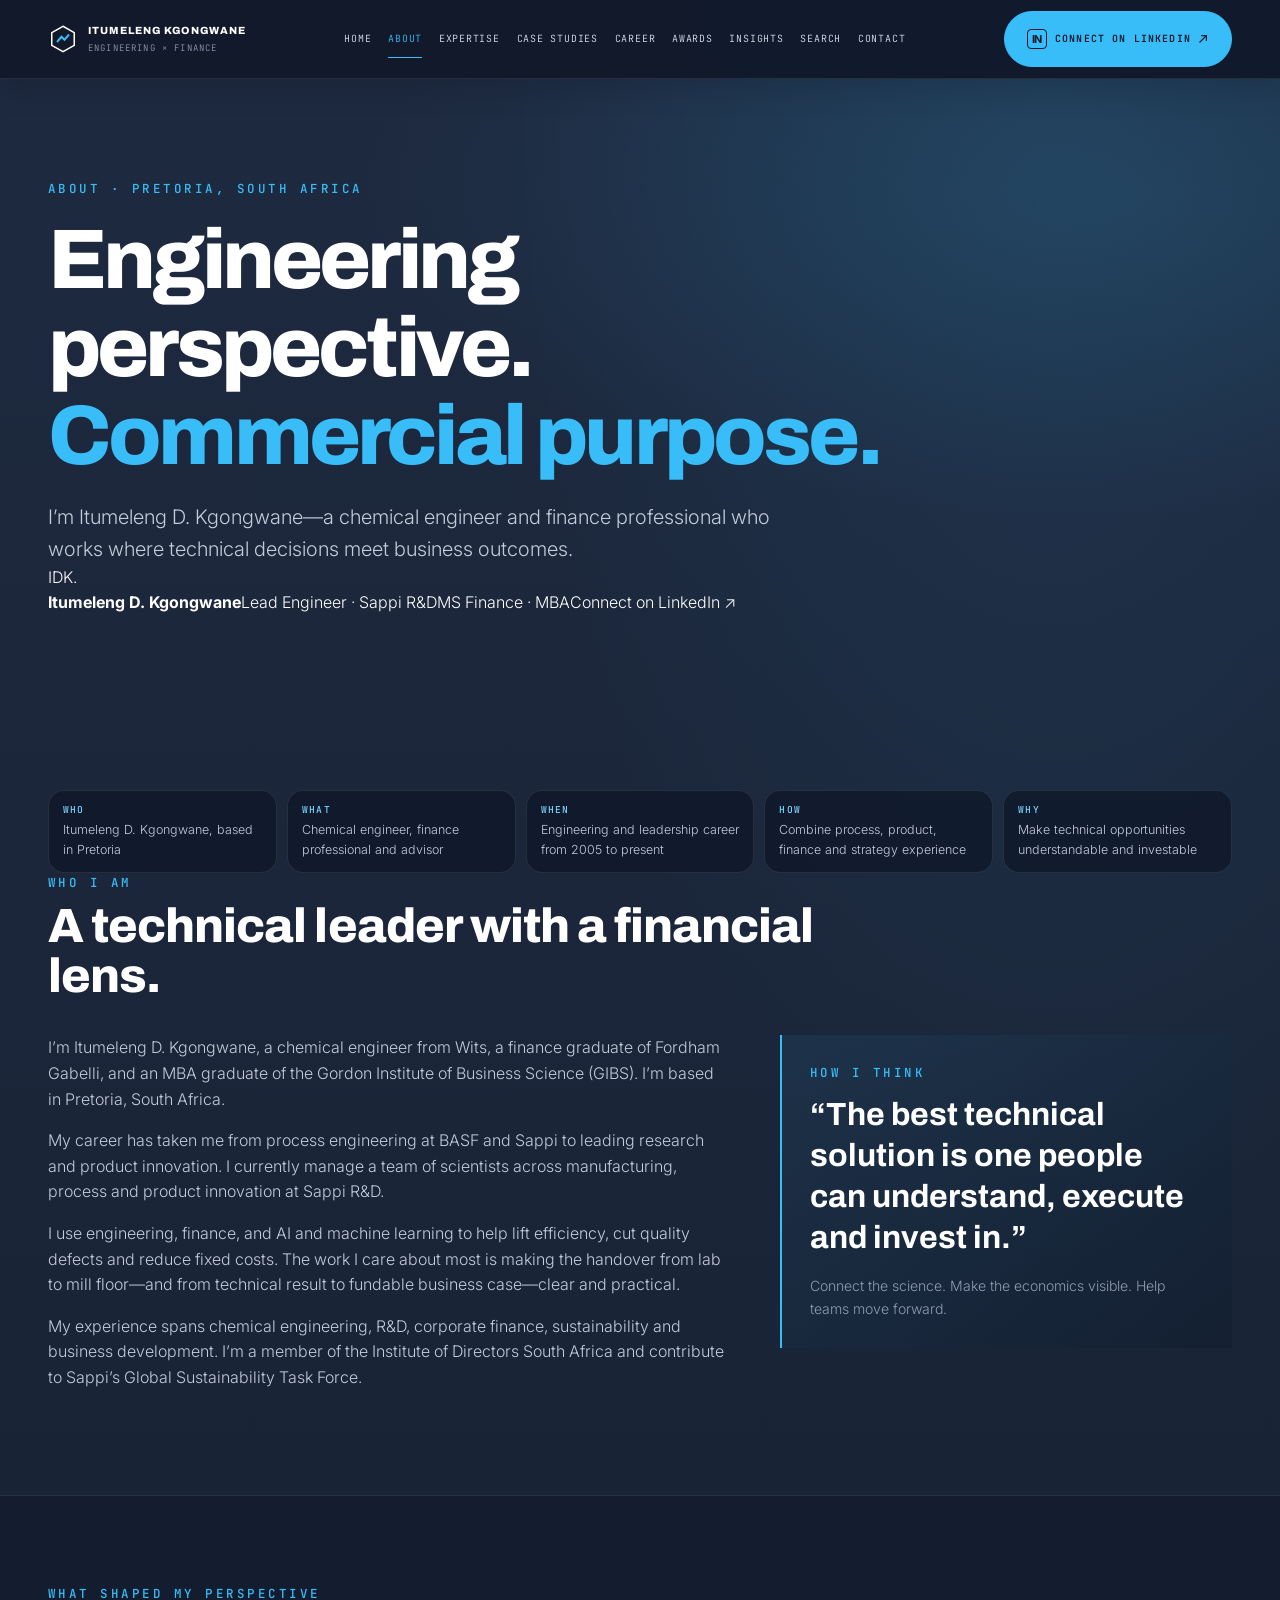
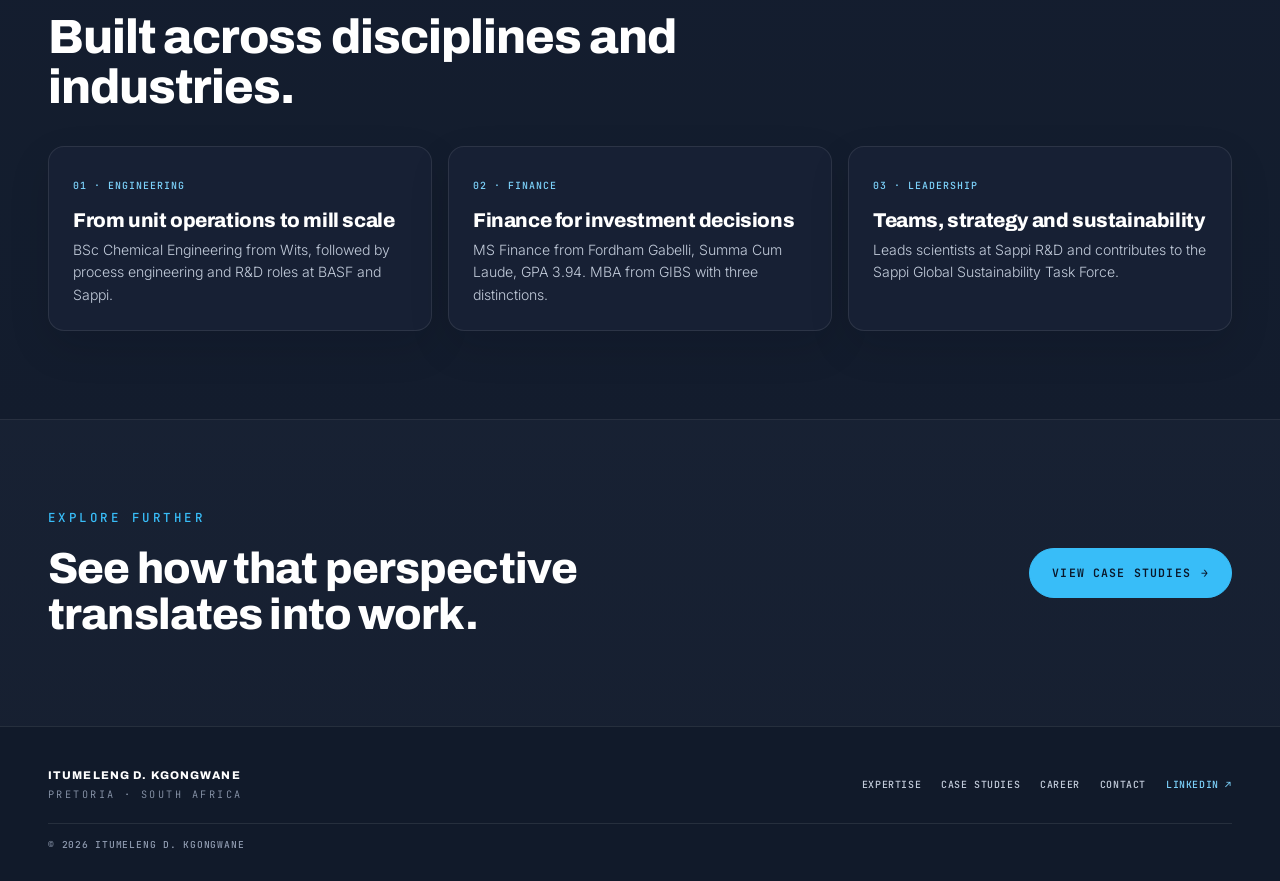
==== about.html @ fa2b734b "index.html" ====
<!doctype html>
<html lang="en">
<head>
<meta charset="utf-8"><meta name="viewport" content="width=device-width,initial-scale=1">
<meta name="description" content="Learn about Itumeleng D. Kgongwane, his chemical engineering and finance background, and how he approaches turning technical work into business value.">
<title>About Itumeleng | Itumeleng Kgongwane</title>
<link rel="preconnect" href="https://fonts.googleapis.com"><link rel="preconnect" href="https://fonts.gstatic.com" crossorigin>
<link href="https://fonts.googleapis.com/css2?family=Archivo:wght@600;700;800;900&family=Inter:wght@300;400;500;600&family=JetBrains+Mono:wght@400;500;600&display=swap" rel="stylesheet"><link rel="stylesheet" href="style.css">
</head>
<body><a class="skip-link" href="#main">Skip to content</a>
<header class="nav"><div class="wrap"><a class="brand" href="index.html"><svg class="logo" viewBox="0 0 40 40" fill="none" aria-hidden="true"><path d="M20 3L35 11.5V28.5L20 37L5 28.5V11.5Z" stroke="#fff" stroke-width="2"/><path d="M12 24L18 17L22 21L28 14" stroke="#38bdf8" stroke-width="2.6"/></svg><span><b>ITUMELENG KGONGWANE</b><small>Engineering × Finance</small></span></a><button class="menu-btn" type="button" aria-label="Open menu" aria-expanded="false" aria-controls="main-navigation">Menu</button><nav class="links" id="main-navigation" aria-label="Main navigation"><a href="index.html">Home</a><a class="active" aria-current="page" href="about.html">About</a><a href="expertise.html">Expertise</a><a href="work.html">Case studies</a><a href="career.html">Career</a><a href="awards.html">Awards</a><a href="insights.html">Insights</a><a href="search.html">Search</a><a href="contact.html">Contact</a></nav><a class="btn primary nav-cta" href="https://www.linkedin.com/in/itumelengidk/" target="_blank" rel="noopener noreferrer" aria-label="Connect with Itumeleng on LinkedIn"><span class="linkedin-mark" aria-hidden="true">in</span><span class="nav-cta-label">Connect on LinkedIn</span><span class="nav-cta-arrow" aria-hidden="true">↗</span></a></div></header>
<main id="main" class="subpage">
  <section class="page-hero"><div class="wrap page-hero-grid"><div><div class="eyebrow">About · Pretoria, South Africa</div><h1>Engineering perspective.<br><span class="cy">Commercial purpose.</span></h1><p class="lead">I’m Itumeleng D. Kgongwane—a chemical engineer and finance professional who works where technical decisions meet business outcomes.</p></div><aside class="page-identity"><div class="identity-monogram">IDK<span>.</span></div><b>Itumeleng D. Kgongwane</b><span>Lead Engineer · Sappi R&amp;D</span><span>MS Finance · MBA</span><a href="https://www.linkedin.com/in/itumelengidk/" target="_blank" rel="noopener noreferrer">Connect on LinkedIn ↗</a></aside></div></section>
  <section class="page-section"><div class="wrap">
    <div class="page-facts"><span><b>Who</b> Itumeleng D. Kgongwane, based in Pretoria</span><span><b>What</b> Chemical engineer, finance professional and advisor</span><span><b>When</b> Engineering and leadership career from 2005 to present</span><span><b>How</b> Combine process, product, finance and strategy experience</span><span><b>Why</b> Make technical opportunities understandable and investable</span></div>
    <div class="content-heading"><div class="eyebrow">Who I am</div><h2>A technical leader with a financial lens.</h2></div>
    <div class="story-grid"><div class="story-copy"><p>I’m Itumeleng D. Kgongwane, a chemical engineer from Wits, a finance graduate of Fordham Gabelli, and an MBA graduate of the Gordon Institute of Business Science (GIBS). I’m based in Pretoria, South Africa.</p><p>My career has taken me from process engineering at BASF and Sappi to leading research and product innovation. I currently manage a team of scientists across manufacturing, process and product innovation at Sappi R&amp;D.</p><p>I use engineering, finance, and AI and machine learning to help lift efficiency, cut quality defects and reduce fixed costs. The work I care about most is making the handover from lab to mill floor—and from technical result to fundable business case—clear and practical.</p><p>My experience spans chemical engineering, R&amp;D, corporate finance, sustainability and business development. I’m a member of the Institute of Directors South Africa and contribute to Sappi’s Global Sustainability Task Force.</p></div><aside class="principle-card"><div class="eyebrow">How I think</div><blockquote>“The best technical solution is one people can understand, execute and invest in.”</blockquote><p>Connect the science. Make the economics visible. Help teams move forward.</p></aside></div>
  </div></section>
  <section class="page-section page-section-alt"><div class="wrap"><div class="content-heading"><div class="eyebrow">What shaped my perspective</div><h2>Built across disciplines and industries.</h2></div><div class="credential-grid"><article><span>01 · Engineering</span><h3>From unit operations to mill scale</h3><p>BSc Chemical Engineering from Wits, followed by process engineering and R&amp;D roles at BASF and Sappi.</p></article><article><span>02 · Finance</span><h3>Finance for investment decisions</h3><p>MS Finance from Fordham Gabelli, Summa Cum Laude, GPA 3.94. MBA from GIBS with three distinctions.</p></article><article><span>03 · Leadership</span><h3>Teams, strategy and sustainability</h3><p>Leads scientists at Sappi R&amp;D and contributes to the Sappi Global Sustainability Task Force.</p></article></div></div></section>
  <section class="page-section"><div class="wrap page-next"><div><div class="eyebrow">Explore further</div><h2>See how that perspective translates into work.</h2></div><a class="btn primary" href="work.html">View case studies <span aria-hidden="true">→</span></a></div></section>
</main>
<footer><div class="wrap footer-inner"><a class="brand" href="index.html"><span><b>ITUMELENG D. KGONGWANE</b><small>Pretoria · South Africa</small></span></a><nav aria-label="Footer navigation"><a href="expertise.html">Expertise</a><a href="work.html">Case studies</a><a href="career.html">Career</a><a href="contact.html">Contact</a><a href="https://www.linkedin.com/in/itumelengidk/" target="_blank" rel="noopener noreferrer">LinkedIn ↗</a></nav><span class="copyright">© 2026 Itumeleng D. Kgongwane</span></div></footer><script src="script.js"></script>
</body></html>
---- style.css ----
:root{
  --bg:#1a2438;--bg2:#151e30;--card:#172034;--card2:#1c2740;
  --line:rgba(255,255,255,.09);--line2:rgba(255,255,255,.16);
  --text:#ffffff;--body:#c3ccdb;--muted:#8f9bb0;
  --cy:#38bdf8;--cy2:#7dd3fc;--cyd:#0b4f6c;
  --max:1660px;
  --mono:'JetBrains Mono',ui-monospace,Menlo,Consolas,monospace;
  --head:'Archivo','Inter',system-ui,sans-serif;
}
*{box-sizing:border-box;margin:0;padding:0}
html{scroll-behavior:smooth}
body{
  font-family:'Inter',system-ui,-apple-system,Segoe UI,Roboto,sans-serif;font-weight:300;
  background:linear-gradient(180deg,#1e2a40 0%,#161f30 100%);
  background-attachment:fixed;
  color:var(--text);line-height:1.6;-webkit-font-smoothing:antialiased;
}
h1,h2,h3,h4{font-family:var(--head);font-weight:800;line-height:1.05;letter-spacing:-.02em}
a{color:inherit;text-decoration:none}
img{max-width:100%;display:block}
.wrap{max-width:var(--max);margin:0 auto;padding:0 40px}
section{padding:96px 0}
.eyebrow,.kicker{font-family:var(--mono);font-size:.78rem;letter-spacing:.28em;text-transform:uppercase;color:var(--cy);margin-bottom:18px;font-weight:500}
.lead{color:var(--body);font-size:1.25rem;line-height:1.6;max-width:700px}

/* NAV */
header.nav{position:sticky;top:0;z-index:50;background:rgba(24,34,53,.82);backdrop-filter:blur(12px);border-bottom:1px solid var(--line)}
.nav .wrap{display:flex;align-items:center;justify-content:space-between;height:90px;gap:20px}
.brand{display:flex;align-items:center;gap:14px}
.brand .logo{width:34px;height:34px;flex:none}
.brand b{display:block;font-family:var(--head);font-weight:800;font-size:1.15rem;letter-spacing:.2em}
.brand small{display:block;font-family:var(--mono);font-size:.64rem;letter-spacing:.24em;text-transform:uppercase;color:var(--muted);margin-top:2px}
nav.links{display:flex;gap:44px;font-family:var(--mono);font-size:.78rem;letter-spacing:.22em;text-transform:uppercase;color:#dbe3f0}
nav.links a{padding:6px 0;border-bottom:1px solid transparent;transition:.2s}
nav.links a:hover,nav.links a.active{color:var(--cy);border-color:var(--cy)}
.menu-btn{display:none;background:none;border:1px solid var(--line2);color:var(--text);padding:8px 14px;border-radius:999px;font-family:var(--mono);font-size:.75rem;letter-spacing:.15em;text-transform:uppercase;cursor:pointer}

/* BUTTONS */
.btn{display:inline-flex;align-items:center;gap:10px;padding:19px 34px;border-radius:999px;font-family:var(--mono);font-weight:600;font-size:.82rem;letter-spacing:.2em;text-transform:uppercase;border:1px solid var(--cy);transition:.2s;cursor:pointer}
.btn.primary{background:var(--cy);color:#0a1628}
.btn.primary:hover{background:var(--cy2);border-color:var(--cy2)}
.btn.ghost{border-color:var(--line2);color:#fff;background:rgba(255,255,255,.02)}
.btn.ghost:hover{border-color:var(--cy);color:var(--cy)}
.nav-cta{padding:15px 26px;font-size:.74rem}
.btn-row{display:flex;gap:16px;flex-wrap:wrap;margin-top:40px}
.hero-social{display:inline-flex;align-items:center;gap:10px;margin-top:28px;color:var(--body);font-size:.92rem;transition:color .2s}
.hero-social:hover{color:var(--cy)}
.hero-social svg,.contact-action svg,footer .icons svg{width:19px;height:19px;fill:none;stroke:currentColor;stroke-width:1.7;stroke-linecap:round;stroke-linejoin:round;flex:none}
.hero-social b{color:var(--cy);font-size:1.1rem}

/* HERO */
.hero{position:relative;padding:52px 0 56px;overflow:hidden}
.hero::before{
  content:"";position:absolute;top:0;left:30%;width:960px;height:700px;
  background:none;background-size:92px 159px;opacity:1;pointer-events:none;
  -webkit-mask-image:radial-gradient(ellipse 50% 50% at 48% 38%,#000 0,transparent 75%);
  mask-image:radial-gradient(ellipse 50% 50% at 48% 38%,#000 0,transparent 75%);
}
.hero .wrap{position:relative}
.kicker{display:flex;align-items:center;gap:14px;margin-bottom:24px}
.kicker .dot{width:9px;height:9px;border-radius:50%;background:var(--cy);box-shadow:0 0 12px var(--cy)}
.kicker b{color:var(--cy);font-weight:500}
.hero-slide{display:grid;grid-template-columns:1.05fr .95fr;gap:clamp(34px,6vw,88px);align-items:center;min-height:450px}
.hero-slide[hidden]{display:none}
.hero h1{font-size:clamp(3.2rem,6.4vw,7rem);line-height:1.04;letter-spacing:-.035em;font-weight:800}
.hero-slide h2{font-size:clamp(2.8rem,5.6vw,5.4rem);line-height:1.04}
.hero h1 .cy,.hero-slide h2 .cy{color:var(--cy)}
.hero .lead{margin-top:24px;color:#d5dcea;font-size:1.18rem;max-width:620px}
.hero-visual{min-width:0;max-width:540px;width:100%;justify-self:end}
.hero-photo{width:min(100%,440px);aspect-ratio:16/10;margin-left:auto}
.hero-caption{margin-top:12px;color:var(--muted);font-family:var(--mono);font-size:.7rem;letter-spacing:.08em;text-transform:uppercase}
.hero-visual .hero-social{margin-top:14px}
.hero-controls{display:flex;gap:8px;margin-top:28px;border-top:1px solid var(--line);padding-top:16px}
.hero-tab{padding:10px 18px;border:1px solid transparent;background:transparent;color:var(--muted);font-family:var(--mono);font-size:.74rem;letter-spacing:.12em;text-transform:uppercase;cursor:pointer;transition:.2s}
.hero-tab:hover,.hero-tab[aria-selected="true"]{border-color:var(--line2);color:var(--text)}
.hero-tab[aria-selected="true"]{background:rgba(56,189,248,.1);border-color:rgba(56,189,248,.35);color:var(--cy2)}
.hero-tab:focus-visible{outline:2px solid var(--cy);outline-offset:3px}
.result-feature,.result-pair>div{padding:22px 0;border-bottom:1px solid var(--line2)}
.result-feature span,.result-pair span{display:block;color:var(--muted);font-family:var(--mono);font-size:.72rem;letter-spacing:.1em;text-transform:uppercase}
.result-feature b{display:block;margin-top:8px;font-family:var(--head);font-size:clamp(4.5rem,9vw,7.5rem);line-height:1;color:var(--cy)}
.result-pair{display:grid;grid-template-columns:1fr 1fr;gap:24px}
.result-pair b{display:block;margin-top:8px;font-family:var(--head);font-size:clamp(2rem,4vw,3rem)}
.advisory-visual h3{margin-bottom:18px;font-size:1.2rem;color:var(--muted)}
.advisory-visual a{display:flex;align-items:center;gap:18px;padding:18px 0;border-top:1px solid var(--line2);font-size:1rem}
.advisory-visual a:hover{color:var(--cy)}
.advisory-visual a span{font-family:var(--mono);font-size:.76rem;color:var(--cy)}

/* MARQUEE */
/* PROFILE */
.profile-grid{display:grid;grid-template-columns:1fr;gap:70px;align-items:start}
.profile-grid h2,.section-head h2{font-size:clamp(2.2rem,4.6vw,3.8rem);margin-bottom:22px}
.profile-grid p{color:var(--body);font-size:1.12rem}
.awards{display:grid;gap:16px}
.award{background:var(--card);border:1px solid var(--line);border-radius:18px;padding:22px 26px;display:grid;grid-template-columns:80px 1fr;column-gap:18px;align-items:center}
.award .yr{font-family:var(--head);font-weight:800;font-size:1.5rem;color:var(--cy);grid-row:span 2}
.award h4{font-family:'Inter',sans-serif;font-weight:600;font-size:1rem;letter-spacing:0}
.award p{font-size:.88rem;color:var(--muted)}
.badges{margin-top:28px;display:flex;gap:10px;flex-wrap:wrap}
.badge{font-family:var(--mono);font-size:.72rem;letter-spacing:.1em;text-transform:uppercase;border:1px solid var(--line2);padding:9px 16px;border-radius:999px;color:var(--body)}
.career-link{display:inline-block;margin-top:20px;color:var(--cy2);font-size:.94rem}
.career-link:hover{text-decoration:underline}
.career-details{border-top:1px solid var(--line);padding-top:18px}
.career-details summary{display:flex;justify-content:space-between;align-items:center;gap:16px;cursor:pointer;list-style:none;font-family:var(--head);font-weight:700;font-size:1.05rem}
.career-details summary::-webkit-details-marker{display:none}
.career-details summary::after{content:"+";font-size:1.4rem;color:var(--cy)}
.career-details[open] summary::after{content:"−"}
.career-details summary span{margin-left:auto;color:var(--muted);font:500 .72rem var(--mono);letter-spacing:.05em;text-transform:uppercase}
.career-details .section-head{margin:28px 0}
.proof-gallery{display:grid;grid-template-columns:1fr 1fr;gap:18px;margin-top:50px}
.photo-slot{min-width:0}
.photo-placeholder{aspect-ratio:16/9;display:grid;place-items:center;position:relative;overflow:hidden;border:1px dashed rgba(125,211,252,.42);background:linear-gradient(145deg,rgba(56,189,248,.09),rgba(17,29,47,.9)),none;background-size:auto,54px 94px;color:var(--cy2)}
.photo-placeholder span{padding:9px 13px;border:1px solid var(--line2);background:rgba(10,18,32,.7);font-family:var(--mono);font-size:.68rem;letter-spacing:.12em;text-align:center;text-transform:uppercase}
.photo-slot figcaption{margin-top:10px;color:var(--muted);font-family:var(--mono);font-size:.68rem;letter-spacing:.09em;text-transform:uppercase}

/* TIMELINE */
.section-head{display:flex;justify-content:space-between;align-items:flex-end;gap:24px;flex-wrap:wrap;margin-bottom:42px}
.section-head h2{max-width:720px;margin-bottom:0}
.filters{display:flex;gap:10px;flex-wrap:wrap}
.chip{background:transparent;color:var(--body);border:1px solid var(--line2);padding:12px 20px;border-radius:999px;font-family:var(--mono);font-size:.72rem;letter-spacing:.15em;text-transform:uppercase;cursor:pointer;transition:.2s}
.chip:hover{color:#fff;border-color:var(--cy)}
.chip.on{background:var(--cy);border-color:var(--cy);color:#0a1628;font-weight:600}
.timeline{position:relative;display:grid;gap:20px;padding-left:34px}
.timeline::before{content:"";position:absolute;left:6px;top:8px;bottom:8px;width:1px;background:linear-gradient(var(--cy),rgba(56,189,248,.1))}
.tl{position:relative;background:var(--card);border:1px solid var(--line);border-radius:20px;padding:30px 32px}
.tl::before{content:"";position:absolute;left:-34px;top:36px;width:13px;height:13px;border-radius:50%;background:var(--bg);border:2px solid var(--cy);box-shadow:0 0 12px rgba(56,189,248,.6)}
.tl.fin::before{background:var(--cy)}
.tl .meta{font-family:var(--mono);font-size:.74rem;letter-spacing:.2em;text-transform:uppercase;color:var(--cy)}
.tl h3{font-size:1.7rem;margin:10px 0 4px;letter-spacing:-.01em}
.tl .org{color:var(--muted);font-size:.95rem;margin-bottom:12px}
.tl p,.tl li{color:var(--body);font-size:1rem}
.tl ul{margin:10px 0 0 18px}
.tags{display:flex;gap:8px;flex-wrap:wrap;margin-top:18px}
.tag{font-family:var(--mono);font-size:.72rem;letter-spacing:.06em;background:rgba(56,189,248,.08);color:var(--cy2);border:1px solid rgba(56,189,248,.28);padding:7px 14px;border-radius:999px}
.tl.hide{display:none}

/* CASES */
.case-controls{display:flex;justify-content:space-between;align-items:center;margin-bottom:16px;color:var(--muted);font-family:var(--mono);font-size:.74rem;letter-spacing:.14em;text-transform:uppercase}
.case-disclaimer{margin-top:12px;color:var(--muted);font-size:.82rem;max-width:720px}
.case-controls span{color:var(--cy)}
.case-control-buttons{display:flex;gap:8px}
.case-arrow{width:46px;height:46px;display:grid;place-items:center;border:1px solid var(--line2);background:var(--card);color:var(--text);font-size:1.2rem;cursor:pointer;transition:.2s}
.case-arrow:hover:not(:disabled){border-color:var(--cy);color:var(--cy)}
.case-arrow:disabled{opacity:.35;cursor:not-allowed}
.case-viewport{overflow-x:auto;scrollbar-width:none;scroll-snap-type:x mandatory;overscroll-behavior-x:contain;outline:none}
.case-viewport::-webkit-scrollbar{display:none}
.case-viewport:focus-visible{outline:2px solid var(--cy);outline-offset:4px}
.cases{display:flex;gap:24px}
.case{flex:0 0 calc((100% - 24px)/2);min-width:0;scroll-snap-align:start;background:linear-gradient(180deg,rgba(28,39,64,.8),rgba(20,29,48,.9));border:1px solid var(--line);border-radius:22px;padding:36px;display:flex;flex-direction:column;transition:border-color .25s}
.case:hover{border-color:rgba(56,189,248,.45);transform:translateY(-3px)}
.case-pagination{display:flex;justify-content:center;gap:10px;margin-top:22px}
.case-dot{width:9px;height:9px;border:0;border-radius:50%;background:var(--line2);cursor:pointer;transition:background .2s,transform .2s}
.case-dot[aria-current="true"]{background:var(--cy);transform:scale(1.25)}
.case-dot:focus-visible{outline:2px solid var(--cy);outline-offset:4px}
.case .id{font-family:var(--mono);font-size:.74rem;letter-spacing:.22em;color:var(--cy);text-transform:uppercase}
.case h3{font-size:1.8rem;margin:12px 0 6px}
.case .sector{color:var(--muted);font-size:.92rem;margin-bottom:18px}
.case h5{font-family:var(--mono);font-weight:500;font-size:.72rem;letter-spacing:.22em;text-transform:uppercase;color:var(--cy2);margin:14px 0 6px}
.case p{color:var(--body);font-size:1rem}
.kpis{display:flex;gap:34px;padding-top:24px;border-top:1px solid var(--line);margin-top:26px}
.kpi b{display:block;font-family:var(--head);font-weight:800;font-size:2.2rem;letter-spacing:-.02em;color:#fff}
.kpi span{font-family:var(--mono);font-size:.7rem;letter-spacing:.14em;text-transform:uppercase;color:var(--cy)}

/* CTA band */
.band{background:radial-gradient(600px 240px at 80% 0,rgba(56,189,248,.16),transparent),var(--card);border:1px solid var(--line2);border-radius:28px;padding:72px 44px;text-align:center}
.band h2{font-size:clamp(2rem,4.4vw,3.4rem);max-width:820px;margin:0 auto}
.band p{color:var(--body);margin:20px auto 0;max-width:600px;font-size:1.1rem}
.band .eyebrow{display:block}

/* CONTACT */
.contact-grid{display:grid;grid-template-columns:1fr 1.05fr;gap:60px;align-items:start}
.contact-grid h1,.page-head h1{font-size:clamp(2.6rem,5.8vw,5.2rem);letter-spacing:-.035em}
.page-head h1 em{font-style:normal;color:var(--cy)}
.person{margin-top:38px;background:var(--card);border:1px solid var(--line);border-radius:22px;padding:32px}
.person h3{font-size:1.7rem}
.person .cred{font-family:var(--mono);color:var(--muted);font-size:.76rem;letter-spacing:.12em;text-transform:uppercase;margin-top:6px}
.status{display:inline-flex;align-items:center;gap:10px;margin:18px 0;font-family:var(--mono);font-size:.74rem;letter-spacing:.16em;text-transform:uppercase;color:#6ee7b7}
.status::before{content:"";width:8px;height:8px;border-radius:50%;background:#6ee7b7;box-shadow:0 0 10px #6ee7b7}
.person ul{margin-left:18px;color:var(--body)}
.person ul li{margin:6px 0}
.person .loc{margin-top:20px;color:var(--muted);font-size:.95rem}
.person .loc a{color:var(--cy)}
form.book{background:linear-gradient(180deg,rgba(28,39,64,.85),rgba(20,29,48,.95));border:1px solid var(--line2);border-radius:24px;padding:38px}
form.book h3{font-size:1.9rem}
form.book .sub{font-family:var(--mono);color:var(--cy);font-size:.74rem;letter-spacing:.2em;text-transform:uppercase;margin:6px 0 24px}
.field{display:flex;flex-direction:column;margin-bottom:18px}
.row2{display:grid;grid-template-columns:1fr 1fr;gap:16px}
label{font-family:var(--mono);font-size:.7rem;letter-spacing:.18em;text-transform:uppercase;color:var(--muted);margin-bottom:8px}
input,select,textarea{background:rgba(10,18,32,.55);border:1px solid var(--line2);color:#fff;padding:14px 16px;border-radius:12px;font-family:'Inter',sans-serif;font-weight:400;font-size:.98rem}
input:focus,select:focus,textarea:focus{outline:none;border-color:var(--cy);box-shadow:0 0 0 3px rgba(56,189,248,.15)}
textarea{min-height:120px;resize:vertical}
.note{font-size:.8rem;color:var(--muted);margin-top:14px}

/* MARKET */
.page-head{padding:90px 0 44px}
.posts{display:grid;grid-template-columns:repeat(auto-fill,minmax(320px,1fr));gap:22px;margin-top:34px}
.post{background:var(--card);border:1px solid var(--line);border-radius:20px;padding:28px}
.post .cat{font-family:var(--mono);font-size:.72rem;letter-spacing:.2em;text-transform:uppercase;color:var(--cy)}
.post h3{font-size:1.4rem;margin:10px 0}
.post p{color:var(--body);font-size:.98rem}
.post .date{margin-top:16px;font-family:var(--mono);font-size:.72rem;letter-spacing:.12em;color:var(--muted)}
.empty{margin-top:34px;padding:44px;border:1px dashed var(--line2);border-radius:20px;color:var(--muted);text-align:center;font-family:var(--mono);font-size:.82rem;letter-spacing:.14em;text-transform:uppercase}
.photo-cap{margin-top:36px;font-family:var(--mono);color:var(--muted);font-size:.74rem;letter-spacing:.22em;text-transform:uppercase}

/* FOOTER */
footer{border-top:1px solid var(--line);padding:70px 0 34px;margin-top:50px;background:rgba(10,18,32,.5)}
footer .top{text-align:center}
footer h2{font-size:clamp(2rem,4vw,3rem)}
footer p.t{color:var(--body);max-width:560px;margin:14px auto 0}
footer .icons{display:flex;justify-content:center;gap:30px;margin:28px 0 36px;flex-wrap:wrap}
footer .icons a{display:flex;align-items:center;gap:9px;font-family:var(--mono);font-size:.78rem;letter-spacing:.16em;text-transform:uppercase;color:var(--cy);border-bottom:1px solid transparent;padding:8px 0}
footer .icons a:hover{border-color:var(--cy)}
footer .icons svg{width:18px;height:18px}
footer .bottom{display:flex;justify-content:space-between;gap:16px;flex-wrap:wrap;border-top:1px solid var(--line);padding-top:24px;color:var(--muted);font-family:var(--mono);font-size:.74rem;letter-spacing:.12em;text-transform:uppercase}
footer .bottom nav{display:flex;gap:26px}
footer .bottom a:hover{color:var(--cy)}

@media(max-width:1100px){
  nav.links{gap:14px;font-size:.62rem;letter-spacing:.1em}
  .nav-cta{display:none}
}
@media(max-width:960px){
  .wrap{padding:0 22px}
  section{padding:64px 0}
  .hero-slide,.profile-grid,.contact-grid{grid-template-columns:1fr}
  .hero-slide{gap:30px;min-height:0}
  .hero-visual{justify-self:start;max-width:620px}
  .proof-gallery{grid-template-columns:1fr 1fr}
  .case{flex-basis:100%}
  .hero::before{left:0;width:100%}
  .row2{grid-template-columns:1fr}
  .nav .wrap{height:76px}
  nav.links{display:none;position:absolute;top:76px;left:0;right:0;background:#18223a;flex-direction:column;padding:22px;border-bottom:1px solid var(--line);gap:12px}
  nav.links.open{display:flex}
  nav.links a{padding:9px 0}
  .menu-btn{display:block}
  .award{grid-template-columns:64px 1fr}
}

/* single-page additions */
section[id]{scroll-margin-top:90px}
.big-title{font-size:clamp(2.4rem,5.2vw,4.6rem);letter-spacing:-.035em;line-height:1.04}
.big-title em{font-style:normal;color:var(--cy)}
@media(max-width:960px){section[id]{scroll-margin-top:76px}}
@media(max-width:560px){
  .hero{padding:36px 0}
  .hero h1{font-size:clamp(2.75rem,12vw,4.2rem)}
  .hero-slide h2{font-size:clamp(2.5rem,11vw,3.8rem)}
  .hero-tab{padding:10px 12px;font-size:.67rem}
  .proof-gallery{grid-template-columns:1fr;gap:22px}
  .case{padding:26px 22px}
  .kpis{gap:20px;flex-wrap:wrap}
  .case-controls{font-size:.66rem}
  .career-details summary span{font-size:.6rem}
}

/* Shared content carousels */
.visually-hidden{position:absolute;width:1px;height:1px;padding:0;margin:-1px;overflow:hidden;clip:rect(0,0,0,0);white-space:nowrap;border:0}
.content-carousel{--slide-height:clamp(310px,38vw,510px);position:relative;touch-action:pan-y}
.carousel-stage{min-height:var(--slide-height)}
.carousel-slide{min-height:var(--slide-height);display:grid;grid-template-columns:1.05fr .95fr;gap:clamp(28px,6vw,88px);align-items:center;padding:12px}
.carousel-slide[hidden]{display:none}
.carousel-art{position:relative;min-width:0;min-height:var(--slide-height);aspect-ratio:16/10;overflow:hidden;display:flex;flex-direction:column;justify-content:space-between;padding:clamp(22px,4vw,48px);border:1px solid rgba(125,211,252,.35);border-radius:22px;background-color:#17243a;background-image:linear-gradient(115deg,rgba(8,19,37,.22),rgba(8,19,37,.88)),none,radial-gradient(ellipse at 75% 30%,rgba(56,189,248,.38),transparent 50%);background-size:auto,72px 124px,auto;color:#fff}
.carousel-art::after{content:"";position:absolute;inset:0;background:linear-gradient(0deg,rgba(8,17,32,.65),transparent 65%);pointer-events:none}
.carousel-art>*{position:relative;z-index:1}
.carousel-art .art-label,.carousel-art .art-mark{font:500 .72rem var(--mono);letter-spacing:.16em;text-transform:uppercase;color:var(--cy2)}
.carousel-art strong{font:800 clamp(2.2rem,6.8vw,5.7rem)/.98 var(--head);letter-spacing:-.05em;text-shadow:0 3px 24px rgba(4,13,28,.5)}
.art-award{background-image:linear-gradient(115deg,rgba(8,19,37,.12),rgba(8,19,37,.83)),none,radial-gradient(ellipse at 75% 30%,rgba(245,190,75,.38),transparent 55%)}
.art-packaging{background-image:linear-gradient(115deg,rgba(8,19,37,.12),rgba(8,19,37,.83)),none,linear-gradient(135deg,#0b4f6c,#1c4560 48%,#988047)}
.art-mfc{background-image:linear-gradient(115deg,rgba(8,19,37,.12),rgba(8,19,37,.83)),none,radial-gradient(ellipse at 75% 30%,rgba(80,190,166,.4),transparent 55%)}
.art-fordham{background-image:linear-gradient(115deg,rgba(8,19,37,.12),rgba(8,19,37,.83)),none,linear-gradient(135deg,#982d42,#183352 55%,#5f7994)}
.art-gibs{background-image:linear-gradient(115deg,rgba(8,19,37,.12),rgba(8,19,37,.83)),none,radial-gradient(ellipse at 75% 30%,rgba(155,113,209,.42),transparent 55%)}
.art-insights{background-image:linear-gradient(115deg,rgba(8,19,37,.12),rgba(8,19,37,.83)),none,linear-gradient(135deg,#0b4f6c,#15233b 65%,#256d83)}
.art-journal{background-image:linear-gradient(115deg,rgba(8,19,37,.12),rgba(8,19,37,.83)),none,radial-gradient(ellipse at 75% 30%,rgba(223,139,92,.38),transparent 55%)}
.carousel-copy{max-width:570px;padding:12px 0}
.carousel-copy .eyebrow{margin-bottom:14px}
.carousel-copy h3{font-size:clamp(1.7rem,3.2vw,3rem);margin-bottom:14px}
.carousel-copy p{color:var(--body);font-size:1.06rem;max-width:480px}
.carousel-cta{display:inline-flex;align-items:center;gap:10px;margin-top:24px;color:var(--cy2);font-family:var(--mono);font-size:.76rem;letter-spacing:.12em;text-transform:uppercase}
.carousel-cta:hover{color:#fff;text-decoration:underline;text-underline-offset:5px}
.carousel-toolbar{display:grid;grid-template-columns:auto 1fr auto;align-items:center;gap:18px;border-top:1px solid var(--line);padding:16px 10px 0}
.carousel-controls{display:flex;gap:8px}
.carousel-arrow{width:44px;height:44px;display:grid;place-items:center;border:1px solid var(--line2);border-radius:50%;background:var(--card);color:var(--text);font-size:1.1rem;cursor:pointer;transition:background .2s,border-color .2s,color .2s}
.carousel-arrow:hover{border-color:var(--cy);color:var(--cy)}
.carousel-pagination{display:flex;align-items:center;justify-content:center;gap:9px}
.carousel-dot{width:9px;height:9px;border:0;border-radius:99px;background:rgba(255,255,255,.3);cursor:pointer;transition:width .2s,background .2s}
.carousel-dot[aria-current="true"]{width:26px;background:var(--cy)}
.carousel-toggle{border:1px solid var(--line2);background:transparent;color:var(--body);padding:10px 14px;font:500 .68rem var(--mono);letter-spacing:.12em;text-transform:uppercase;cursor:pointer}
.carousel-toggle:hover{border-color:var(--cy);color:var(--cy2)}
.carousel-toggle:disabled{opacity:.55;cursor:not-allowed}
.carousel-hint{margin-top:12px;text-align:center;color:var(--muted);font:500 .64rem var(--mono);letter-spacing:.08em;text-transform:uppercase}
.carousel-slide:not([hidden]){animation:carousel-fade-in .35s ease-out}
@keyframes carousel-fade-in{from{opacity:.35}to{opacity:1}}
.trust-strip{border-top:1px solid var(--line);border-bottom:1px solid var(--line);background:rgba(10,18,32,.35)}
.trust-strip .wrap{min-height:76px;display:flex;align-items:center;justify-content:space-between;gap:16px;flex-wrap:wrap}
.trust-strip span{font:500 .7rem var(--mono);letter-spacing:.1em;text-transform:uppercase;color:var(--body)}
.proof-numbers{padding-top:48px;padding-bottom:48px;background:rgba(10,18,32,.3)}
.proof-number-grid{display:grid;grid-template-columns:repeat(4,1fr);gap:20px}
.proof-number-grid>div{border-left:1px solid var(--line2);padding:12px 18px}
.proof-number-grid strong{display:block;color:var(--cy);font:800 clamp(2.3rem,4vw,3.8rem)/1 var(--head)}
.proof-number-grid span{display:block;margin-top:10px;color:var(--muted);font:500 .68rem var(--mono);letter-spacing:.08em;text-transform:uppercase}
.compact-carousel{--slide-height:clamp(270px,32vw,420px)}
.compact-carousel .carousel-art{padding:28px}
.testimonial-carousel{--slide-height:260px}
.testimonial-carousel .carousel-slide{grid-template-columns:1fr}
.testimonial-placeholder{max-width:900px;margin:auto;padding:38px clamp(22px,5vw,64px);border-left:3px solid var(--cy);background:linear-gradient(110deg,rgba(56,189,248,.08),rgba(20,29,48,.75))}
.testimonial-placeholder blockquote{font:600 clamp(1.4rem,3vw,2.4rem)/1.3 var(--head);max-width:760px}
.testimonial-placeholder p{margin-top:18px;color:var(--muted);font:500 .72rem var(--mono);letter-spacing:.12em;text-transform:uppercase}
.mini-timeline{padding:72px 0;background:rgba(10,18,32,.25)}
.mini-timeline h2{max-width:820px;font-size:clamp(2rem,4vw,3.4rem)}
.mini-timeline ol{display:grid;grid-template-columns:repeat(3,1fr);gap:20px;margin-top:32px;list-style:none}
.mini-timeline li{padding:18px 20px;border-top:1px solid var(--cy)}
.mini-timeline li b,.mini-timeline li span{display:block}
.mini-timeline li b{font:500 .74rem var(--mono);letter-spacing:.1em;color:var(--cy2)}
.mini-timeline li span{margin-top:8px;color:var(--body);font-size:.94rem}
@media(max-width:760px){
  .carousel-slide{grid-template-columns:1fr;gap:20px;padding:0}
  .content-carousel{--slide-height:0px}
  .carousel-stage{min-height:0}
  .carousel-slide{min-height:0}
  .carousel-art{min-height:0;aspect-ratio:16/9;border-radius:14px;padding:20px}
  .carousel-art strong{font-size:clamp(2rem,12vw,4rem)}
  .carousel-copy{padding:4px 4px 18px}
  .carousel-toolbar{gap:10px;padding-left:0;padding-right:0}
  .carousel-toggle{padding:9px 10px}
  .carousel-arrow{width:40px;height:40px}
  .trust-strip .wrap{justify-content:flex-start;padding-top:16px;padding-bottom:16px}
  .trust-strip span{flex:1 1 42%;font-size:.62rem}
  .proof-number-grid{grid-template-columns:1fr 1fr;gap:10px}
  .proof-number-grid>div{padding:12px}
  .proof-number-grid span{font-size:.61rem}
  .mini-timeline ol{grid-template-columns:1fr;gap:0}
}
@media(prefers-reduced-motion:reduce){
  html{scroll-behavior:auto}
  .carousel-slide:not([hidden]){animation:none}
  .carousel-arrow,.carousel-dot,.carousel-toggle{transition:none}
}

/* Visitor-first introduction, navigation and site search */
:focus-visible{outline:2px solid var(--cy2);outline-offset:4px}
.nav .wrap{min-height:90px}
.nav .brand{min-width:max-content}
.brand b{font-size:.92rem;letter-spacing:.13em}
.nav .links{gap:clamp(10px,1.35vw,22px);font-size:.65rem;letter-spacing:.1em}
.hero{padding:clamp(48px,7vw,100px) 0 56px}
.hero-intro{display:grid;grid-template-columns:minmax(0,1.2fr) minmax(270px,.8fr);align-items:center;gap:clamp(36px,8vw,130px)}
.hero-intro .hero-copy{max-width:820px}
.hero-intro h1{max-width:850px}
.hero-intro .lead{max-width:690px}
.hero-intro .btn-row{margin-top:30px}
.hero-card{position:relative;min-height:390px;padding:34px;display:flex;flex-direction:column;justify-content:space-between;overflow:hidden;border:1px solid var(--line2);border-radius:24px;background:radial-gradient(ellipse at 70% 22%,rgba(56,189,248,.2),transparent 45%),linear-gradient(145deg,#202f49,#111a2b 82%);box-shadow:0 24px 70px rgba(2,9,20,.26)}
.hero-card::before{content:"";position:absolute;inset:0;background:none;background-size:62px 107px;opacity:.65;mask-image:linear-gradient(135deg,#000,transparent 70%)}
.hero-card>*{position:relative}
.hero-card-mark{font:800 clamp(4.5rem,9vw,8rem)/.85 var(--head);letter-spacing:-.08em;color:#fff}
.hero-card-mark span{color:var(--cy)}
.hero-card-caption{font:600 clamp(1.3rem,2.2vw,2rem)/1.2 var(--head);max-width:290px}
.hero-credentials{display:grid;gap:10px;padding-top:20px;border-top:1px solid var(--line2)}
.hero-credentials span{font:500 .68rem var(--mono);letter-spacing:.1em;text-transform:uppercase;color:var(--body)}
.hero-card-link{display:flex;justify-content:space-between;align-items:center;margin-top:22px;color:var(--cy2);font:500 .7rem var(--mono);letter-spacing:.12em;text-transform:uppercase}
.site-finder{position:relative;max-width:900px;margin:58px auto 0;padding:24px 26px 18px;border:1px solid var(--line2);border-radius:20px;background:rgba(12,21,36,.78);box-shadow:0 20px 60px rgba(2,9,20,.2)}
.site-search label{display:block;color:#fff;font:600 .92rem var(--head);letter-spacing:0;text-transform:none;margin:0 0 12px}
.site-search-control{display:flex;align-items:center;gap:12px;min-height:58px;padding:5px 6px 5px 16px;border:1px solid rgba(255,255,255,.2);border-radius:12px;background:rgba(255,255,255,.04)}
.search-icon{font:400 1.8rem/1 Inter,sans-serif;color:var(--cy)}
.site-search-control input{flex:1;min-width:0;padding:10px 0;border:0;border-radius:0;background:transparent;box-shadow:none!important;font-size:.95rem}
.site-search-control input:focus{outline:none}
.site-search-control input::placeholder{color:#99a6ba}
.site-search-control button{align-self:stretch;padding:0 20px;border:0;border-radius:9px;background:var(--cy);color:#061629;font:600 .7rem var(--mono);letter-spacing:.1em;text-transform:uppercase;cursor:pointer}
.site-search-control button:hover{background:var(--cy2)}
.site-search #search-help{margin:9px 0 0;color:var(--muted);font-size:.78rem}
.start-links{display:flex;align-items:center;gap:10px 20px;flex-wrap:wrap;margin-top:20px}
.start-links span{color:var(--muted);font:500 .65rem var(--mono);letter-spacing:.12em;text-transform:uppercase}
.start-links a{color:var(--cy2);font-size:.82rem}
.start-links a:hover{text-decoration:underline;text-underline-offset:4px}
.site-search-results{position:absolute;z-index:20;top:calc(100% - 8px);left:0;right:0;max-height:min(65vh,480px);overflow:auto;padding:16px;border:1px solid var(--line2);border-radius:0 0 16px 16px;background:#111b2d;box-shadow:0 24px 48px rgba(0,0,0,.4)}
.site-search-results[hidden]{display:none}
.search-result-count{padding:0 6px 10px;color:var(--muted);font:500 .68rem var(--mono);letter-spacing:.05em}
.site-search-results ul{display:grid;gap:6px;list-style:none}
.site-search-results a{display:grid;grid-template-columns:1fr auto;gap:3px 14px;padding:12px;border-radius:10px}
.site-search-results a:hover,.site-search-results a:focus-visible{background:rgba(56,189,248,.1)}
.site-search-results strong{font:600 .95rem var(--head)}
.site-search-results a>span{color:var(--cy2);font:500 .62rem var(--mono);letter-spacing:.08em;text-transform:uppercase}
.site-search-results a p{grid-column:1/-1;color:var(--muted);font-size:.79rem;line-height:1.45}
.profile-grid{gap:0}
.profile-grid p{margin:14px 0}
.expertise-block{display:grid;grid-template-columns:.75fr 1.25fr;gap:50px;align-items:start;margin-top:64px;padding-top:36px;border-top:1px solid var(--line)}
.expertise-intro h2{font-size:clamp(1.9rem,3.8vw,3rem);margin-bottom:14px}
.expertise-intro p{color:var(--body);font-size:.98rem}
.expertise-grid{display:grid;grid-template-columns:1fr 1fr;gap:10px}
.expertise-grid a{display:grid;grid-template-columns:32px 1fr 20px;align-items:center;gap:9px;padding:17px 14px;border:1px solid var(--line);border-radius:12px;background:rgba(23,32,52,.65);transition:border-color .2s,transform .2s}
.expertise-grid a:hover{border-color:rgba(56,189,248,.55);transform:translateY(-2px)}
.expertise-grid a span{color:var(--cy);font:500 .65rem var(--mono)}
.expertise-grid a b{font-size:.88rem;font-weight:500}
.expertise-grid a i{color:var(--cy2);font-style:normal}
.proof-gallery{grid-template-columns:1fr 1fr;align-items:stretch}
.gallery-intro{grid-column:1/-1;max-width:760px;margin-bottom:8px}
.gallery-intro h3{font-size:clamp(1.5rem,2.6vw,2.1rem);margin-bottom:10px}
.gallery-intro p{max-width:670px;color:var(--body);font-size:.92rem}
.photo-placeholder{min-height:220px;border-style:solid;border-radius:16px;background:radial-gradient(ellipse at 70% 15%,rgba(56,189,248,.18),transparent 44%),linear-gradient(145deg,rgba(56,189,248,.05),rgba(17,29,47,.95)),none}
section[id],#expertise,.tl[id],.case[id]{scroll-margin-top:110px}
@media(max-width:1180px){
  .nav .wrap{height:76px;min-height:76px}
  .nav .links{display:none;position:absolute;top:76px;left:0;right:0;z-index:55;background:#18223a;flex-direction:column;padding:18px 24px 24px;border-bottom:1px solid var(--line);gap:6px}
  .nav .links.open{display:flex}
  .nav .links a{padding:10px 0;font-size:.72rem}
  .menu-btn{display:block}
  .nav-cta{display:none}
}
@media(max-width:760px){
  .hero-intro{grid-template-columns:1fr;gap:30px}
  .hero-card{min-height:300px;padding:26px}
  .site-finder{margin-top:36px;padding:20px 16px 16px}
  .site-search-control{gap:8px;padding-left:12px}
  .site-search-control button{padding:0 13px}
  .site-search-control input{font-size:.84rem}
  .start-links{gap:10px 14px}
  .start-links span{flex-basis:100%}
  .expertise-block{grid-template-columns:1fr;gap:24px;margin-top:46px}
  .expertise-grid{grid-template-columns:1fr}
  .proof-gallery{grid-template-columns:1fr}
  .gallery-intro{grid-column:auto}
  .photo-placeholder{min-height:0}
}
@media(max-width:420px){
  .brand b{font-size:.72rem;letter-spacing:.08em}
  .brand small{font-size:.54rem;letter-spacing:.12em}
  .brand .logo{width:30px;height:30px}
  .nav .wrap{padding:0 16px}
  .hero-intro .btn-row .btn{width:100%;justify-content:center}
  .site-search-control input::placeholder{font-size:.72rem}
  .site-search-results{left:-1px;right:-1px;padding:10px}
}
@media(prefers-reduced-motion:reduce){
  *,*::before,*::after{scroll-behavior:auto!important;transition-duration:.01ms!important;animation-duration:.01ms!important;animation-iteration-count:1!important}
}

/* Multi-page portfolio */
:root{--content:1220px}
.wrap{max-width:var(--content);padding-left:clamp(18px,4vw,48px);padding-right:clamp(18px,4vw,48px)}
.skip-link{position:fixed;top:10px;left:10px;z-index:100;padding:12px 16px;transform:translateY(-150%);background:var(--cy);color:#071629;font-weight:600}
.skip-link:focus{transform:translateY(0)}
header.nav{background:rgba(17,26,43,.96)}
.nav .wrap{height:78px;min-height:78px}
.nav .brand{gap:10px}
.nav .brand b{font-size:.77rem;letter-spacing:.1em}
.nav .brand small{font-size:.56rem;letter-spacing:.13em}
.nav .brand .logo{width:30px}
.nav .links{gap:clamp(8px,1.3vw,19px);font-size:.62rem;letter-spacing:.08em}
.nav .links a{padding:7px 0}
.nav .links a[aria-current="page"]{color:var(--cy);border-color:var(--cy)}
.nav-cta{padding:11px 16px;font-size:.62rem}
.menu-btn{min-width:76px}
.btn{padding:15px 22px;font-size:.72rem;letter-spacing:.1em}
.btn-row{margin-top:28px}
.home-hero{position:relative;overflow:hidden;padding:clamp(54px,8vw,108px) 0 56px}
.home-hero::before{content:"";position:absolute;inset:0 0 auto 34%;height:100%;pointer-events:none;background:none;background-size:90px 156px;mask-image:radial-gradient(ellipse at 60% 35%,#000,transparent 72%)}
.home-hero .wrap{position:relative}
.home-hero-grid{display:grid;grid-template-columns:minmax(0,1.2fr) minmax(270px,.7fr);align-items:center;gap:clamp(34px,7vw,100px)}
.home-intro{max-width:790px}
.home-intro .hero-overline{margin:0 0 18px;color:var(--cy2);font:500 .72rem var(--mono);letter-spacing:.2em;text-transform:uppercase}
.home-intro h1,.page-hero h1{font-size:clamp(2.85rem,6.6vw,5.6rem);line-height:1.04;letter-spacing:-.045em}
.home-intro h1 .cy,.page-hero h1 .cy{color:var(--cy)}
.home-intro .lead{max-width:650px;margin-top:24px;color:#d5dcea;font-size:clamp(1rem,1.4vw,1.18rem)}
.home-intro .quick-credentials{display:flex;gap:8px 18px;flex-wrap:wrap;margin-top:28px;padding-top:18px;border-top:1px solid var(--line)}
.quick-credentials span{color:var(--body);font:500 .59rem var(--mono);letter-spacing:.07em;text-transform:uppercase}
.home-context{max-width:700px;margin-top:15px;color:var(--muted);font-size:.77rem}
.home-context b{color:var(--cy2);font-weight:500}
.home-context a{display:inline-block;margin-left:5px;color:var(--cy2)}
.home-context a:hover{text-decoration:underline;text-underline-offset:3px}
.home-visual{max-width:420px;width:100%;justify-self:end}
.portrait-placeholder{aspect-ratio:4/4.5;min-height:340px;display:flex;flex-direction:column;justify-content:flex-end;gap:8px;padding:26px;overflow:hidden;position:relative;border:1px solid rgba(125,211,252,.35);border-radius:24px;background:radial-gradient(ellipse at 68% 24%,rgba(56,189,248,.26),transparent 45%),linear-gradient(145deg,#283b59,#111b2d 72%),none;background-size:auto,auto,62px 107px;box-shadow:0 28px 70px rgba(2,9,20,.34)}
.portrait-placeholder::before{content:"";position:absolute;inset:12% 18% 28%;border-radius:50% 50% 38% 38%;background:linear-gradient(150deg,rgba(125,211,252,.15),rgba(8,17,32,.12));border:1px solid rgba(125,211,252,.15);filter:blur(.2px)}
.portrait-placeholder span,.portrait-placeholder small{position:relative}
.portrait-placeholder span{font:500 1.15rem/1.5 var(--mono);letter-spacing:.08em;text-transform:uppercase;color:#d8e8f5}
.portrait-placeholder span b{display:block;color:white;font:800 clamp(1.7rem,3vw,2.4rem)/1.1 var(--head);letter-spacing:-.03em}
.portrait-placeholder small{color:var(--cy2);font:500 .64rem var(--mono);letter-spacing:.16em;text-transform:uppercase}
.visual-caption{display:flex;align-items:center;justify-content:space-between;gap:8px;padding:15px 2px;color:var(--muted);font:500 .57rem var(--mono);letter-spacing:.08em}
.visual-caption b{color:var(--cy);font-size:1.1rem}
.social-link{display:flex;justify-content:space-between;border-top:1px solid var(--line);padding-top:14px;color:var(--cy2);font:500 .67rem var(--mono);letter-spacing:.12em;text-transform:uppercase}
.home-search-section{padding:0 0 32px}
.search-card{display:grid;grid-template-columns:.75fr 1.25fr;align-items:center;gap:28px;padding:24px 28px;border:1px solid var(--line2);border-radius:18px;background:rgba(15,24,40,.9);box-shadow:0 20px 60px rgba(0,0,0,.2)}
.search-card .eyebrow{margin-bottom:6px;font-size:.63rem}
.search-card h2{font-size:1.35rem}
.search-card p{color:var(--muted);font-size:.82rem}
.site-search-control{display:flex;align-items:center;gap:10px;min-height:56px;padding:5px 5px 5px 14px;border:1px solid var(--line2);border-radius:12px;background:rgba(255,255,255,.035)}
.search-icon{color:var(--cy);font-size:1.5rem}
.site-search-control input{flex:1;min-width:0;border:0;background:transparent;box-shadow:none!important;padding:10px 0;font-size:.9rem}
.site-search-control button{align-self:stretch;padding:0 18px;border:0;border-radius:8px;background:var(--cy);color:#071629;font:600 .65rem var(--mono);letter-spacing:.1em;text-transform:uppercase;cursor:pointer}
.home-proof{padding:54px 0;background:rgba(8,16,29,.28);border-top:1px solid var(--line);border-bottom:1px solid var(--line)}
.section-heading-row{display:flex;justify-content:space-between;align-items:end;gap:24px;margin-bottom:30px}
.section-heading-row h2,.home-paths> .wrap>h2,.home-highlight h2,.home-about-teaser h2,.latest-teaser h2,.cta-panel h2{max-width:760px;font-size:clamp(1.9rem,4vw,3.2rem)}
.section-heading-row .eyebrow{margin-bottom:8px}
.text-link{display:inline-flex;gap:9px;align-items:center;color:var(--cy2);font:500 .69rem var(--mono);letter-spacing:.08em;text-transform:uppercase}
.text-link:hover{color:white;text-decoration:underline;text-underline-offset:5px}
.home-metrics{display:grid;grid-template-columns:repeat(4,1fr);gap:10px}
.home-metrics article{min-height:128px;padding:18px;border-left:1px solid rgba(56,189,248,.5);background:linear-gradient(145deg,rgba(56,189,248,.04),transparent)}
.home-metrics strong{display:block;color:var(--cy);font:800 clamp(2.15rem,4.4vw,3.4rem)/1 var(--head);letter-spacing:-.04em}
.home-metrics span{display:block;margin-top:10px;color:var(--body);font:500 .62rem/1.5 var(--mono);letter-spacing:.06em;text-transform:uppercase}
.small-note{margin-top:16px;color:var(--muted);font-size:.72rem}
.home-paths{padding-top:82px}
.home-paths .eyebrow{margin-bottom:9px}
.home-paths> .wrap>h2{margin-bottom:28px}
.path-grid{display:grid;grid-template-columns:repeat(3,1fr);gap:16px}
.path-card{position:relative;min-height:255px;padding:24px;display:flex;flex-direction:column;align-items:flex-start;border:1px solid var(--line);border-radius:18px;background:linear-gradient(145deg,rgba(28,39,64,.85),rgba(16,25,42,.92));transition:transform .2s,border-color .2s}
.path-card:hover{transform:translateY(-4px);border-color:rgba(56,189,248,.55)}
.path-number{position:absolute;right:22px;top:16px;color:rgba(125,211,252,.4);font:600 1.25rem var(--mono)}
.path-label{color:var(--cy2);font:500 .62rem var(--mono);letter-spacing:.13em;text-transform:uppercase}
.path-card h3{margin-top:16px;font-size:1.45rem}
.path-card p{margin-top:10px;color:var(--body);font-size:.9rem}
.card-link{display:flex;justify-content:space-between;align-items:center;gap:18px;width:100%;margin-top:auto;padding-top:22px;color:var(--cy2);font:500 .65rem var(--mono);letter-spacing:.1em;text-transform:uppercase}
.home-highlight{padding:30px 0 76px}
.highlight-panel{display:grid;grid-template-columns:1fr .85fr;align-items:center;gap:42px;padding:clamp(24px,5vw,56px);border:1px solid var(--line2);border-radius:24px;background:radial-gradient(ellipse at 80% 10%,rgba(56,189,248,.13),transparent 45%),var(--card)}
.highlight-panel .eyebrow{margin-bottom:12px}
.highlight-panel p{max-width:600px;margin:14px 0;color:var(--body)}
.highlight-art{aspect-ratio:16/10;display:flex;flex-direction:column;justify-content:space-between;padding:24px;border:1px solid rgba(255,255,255,.15);border-radius:16px;background:radial-gradient(ellipse at 75% 30%,rgba(245,190,75,.22),transparent 52%),linear-gradient(130deg,#28344d,#111a2b 82%),none;background-size:auto,auto,60px 104px}
.highlight-art span,.highlight-art small{color:var(--cy2);font:500 .62rem var(--mono);letter-spacing:.13em}
.highlight-art strong{font:800 clamp(2.4rem,5vw,4.7rem)/.95 var(--head);letter-spacing:-.04em}
.home-about-teaser{padding:72px 0;border-top:1px solid var(--line)}
.about-teaser-grid{display:grid;grid-template-columns:1fr 1fr;gap:55px;align-items:center}
.about-teaser-grid p{margin-bottom:20px;color:var(--body);font-size:1.04rem}
.home-latest{padding:55px 0;background:rgba(8,16,29,.25)}
.latest-teaser{display:flex;justify-content:space-between;align-items:center;gap:24px}
.latest-teaser .eyebrow{margin-bottom:8px}
.latest-teaser p,.cta-panel>p{margin-top:12px;color:var(--body)}
.home-cta{padding:70px 0}
.cta-panel{padding:clamp(28px,6vw,70px);text-align:center;border:1px solid var(--line2);border-radius:24px;background:radial-gradient(ellipse at 50% 0,rgba(56,189,248,.18),transparent 55%),var(--card)}
.cta-panel .eyebrow{margin-bottom:12px}
.cta-panel h2,.cta-panel>p{margin-left:auto;margin-right:auto}
.cta-panel>p{max-width:600px;margin-bottom:24px}
footer{margin-top:0;padding:34px 0;background:#111a2a}
.footer-inner{display:grid;grid-template-columns:1fr auto;align-items:center;gap:20px}
.footer-inner .brand b{font-size:.7rem;letter-spacing:.1em}
.footer-inner nav{display:flex;gap:20px;flex-wrap:wrap}
.footer-inner nav a{color:var(--body);font:500 .62rem var(--mono);letter-spacing:.06em;text-transform:uppercase}
.footer-inner nav a:hover{color:var(--cy)}
.copyright{grid-column:1/-1;padding-top:14px;border-top:1px solid var(--line);color:var(--muted);font:500 .6rem var(--mono);letter-spacing:.08em;text-transform:uppercase}
.subpage{min-height:70vh}
.page-hero{position:relative;overflow:hidden;padding:clamp(55px,8vw,100px) 0 56px;background:radial-gradient(ellipse at 85% 20%,rgba(56,189,248,.12),transparent 48%)}
.page-hero::after{content:"";position:absolute;right:0;top:0;width:38%;height:100%;pointer-events:none;background:none;background-size:80px 138px;opacity:.5;mask-image:linear-gradient(90deg,transparent,#000)}
.page-hero>.wrap{position:relative;z-index:1}
.page-hero h1{max-width:960px}
.page-hero .lead{max-width:780px;margin-top:20px}
.page-facts{display:flex;gap:10px;flex-wrap:wrap;margin-top:30px}
.page-facts span{flex:1 1 200px;padding:12px 14px;border:1px solid var(--line);border-radius:10px;background:rgba(13,22,38,.68);color:var(--body);font-size:.78rem}
.page-facts b{display:block;margin-bottom:4px;color:var(--cy2);font:500 .6rem var(--mono);letter-spacing:.13em;text-transform:uppercase}
.page-section{padding:clamp(52px,7vw,88px) 0}
.page-section-alt{background:rgba(8,16,29,.28);border-top:1px solid var(--line);border-bottom:1px solid var(--line)}
.content-heading{max-width:790px;margin-bottom:34px}
.content-heading .eyebrow{margin-bottom:8px}
.content-heading h2{font-size:clamp(1.9rem,4vw,3rem)}
.content-heading>p{margin-top:12px;color:var(--body)}
.story-grid{display:grid;grid-template-columns:1.2fr .8fr;gap:54px;align-items:start}
.story-copy p{margin:0 0 16px;color:var(--body);font-size:1rem}
.principle-card{padding:28px;border-left:2px solid var(--cy);background:linear-gradient(140deg,rgba(56,189,248,.08),rgba(17,29,47,.65))}
.principle-card .eyebrow{margin-bottom:12px}
.principle-card blockquote{font:700 clamp(1.35rem,2.5vw,2rem)/1.28 var(--head)}
.principle-card p{margin-top:16px;color:var(--muted);font-size:.88rem}
.credential-grid,.topic-grid{display:grid;grid-template-columns:repeat(3,1fr);gap:16px}
.credential-grid article,.topic-grid article{padding:24px;border:1px solid var(--line);border-radius:15px;background:var(--card)}
.credential-grid article>span,.topic-grid article>span,.service-card>span{color:var(--cy2);font:500 .62rem var(--mono);letter-spacing:.1em;text-transform:uppercase}
.credential-grid h3,.topic-grid h3{margin:13px 0 8px;font-size:1.25rem}
.credential-grid p,.topic-grid p{color:var(--body);font-size:.88rem}
.page-next{display:flex;justify-content:space-between;align-items:center;gap:28px}
.page-next h2{font-size:clamp(1.8rem,3.4vw,2.8rem);max-width:700px}
.page-next p{max-width:650px;margin-top:10px;color:var(--body)}
.expertise-grid{grid-template-columns:repeat(2,1fr)}
.service-grid{display:grid;grid-template-columns:repeat(2,1fr);gap:16px}
.service-card{padding:24px;border:1px solid var(--line);border-radius:16px;background:linear-gradient(145deg,rgba(28,39,64,.8),rgba(16,25,42,.9))}
.service-card h3{margin:10px 0;font-size:1.4rem}
.service-card>p{margin-bottom:16px;color:var(--body);font-size:.9rem}
.service-card dl{display:grid;gap:0}
.service-card dl div{display:grid;grid-template-columns:62px 1fr;gap:12px;padding:10px 0;border-top:1px solid var(--line)}
.service-card dt{color:var(--cy2);font:500 .6rem var(--mono);letter-spacing:.09em;text-transform:uppercase}
.service-card dd{color:var(--body);font-size:.81rem}
.case-intro{display:flex;justify-content:space-between;align-items:end;gap:28px;margin-bottom:30px}
.case-intro h2{max-width:650px;font-size:clamp(1.8rem,3.4vw,2.7rem)}
.case-intro>p{max-width:470px;color:var(--muted);font-size:.82rem}
.case-list{display:grid;gap:18px}
.case-detail{padding:clamp(22px,4vw,38px);border:1px solid var(--line);border-radius:18px;background:linear-gradient(145deg,rgba(28,39,64,.82),rgba(16,25,42,.94));scroll-margin-top:100px}
.case-detail-top{display:flex;justify-content:space-between;align-items:center;gap:20px;border-bottom:1px solid var(--line);padding-bottom:14px}
.case-detail-top span{color:var(--cy2);font:500 .62rem var(--mono);letter-spacing:.1em;text-transform:uppercase}
.case-detail-top strong{color:var(--cy);font:800 clamp(1.8rem,4vw,3rem)/1 var(--head)}
.case-detail h3{margin:18px 0;font-size:clamp(1.5rem,3vw,2.2rem)}
.case-meta{display:flex;gap:8px 26px;flex-wrap:wrap;margin-bottom:18px}
.case-meta span{color:var(--body);font-size:.78rem}
.case-meta b{color:var(--cy2);font:500 .6rem var(--mono);letter-spacing:.08em;text-transform:uppercase}
.case-story{display:grid;grid-template-columns:repeat(3,1fr);gap:20px}
.case-story h4{margin-bottom:7px;color:var(--cy2);font:500 .62rem var(--mono);letter-spacing:.1em;text-transform:uppercase}
.case-story p{color:var(--body);font-size:.86rem}
.case-tags{display:flex;gap:8px;flex-wrap:wrap;margin-top:18px}
.case-tags span{padding:7px 10px;border:1px solid rgba(56,189,248,.25);border-radius:99px;background:rgba(56,189,248,.07);color:var(--cy2);font:500 .61rem var(--mono)}
.career-filters{margin-bottom:24px}
.career-timeline{max-width:1000px}
.career-timeline .tl[hidden]{display:none}
.career-timeline .tl{padding:24px 28px}
.career-timeline .tl h3{font-size:1.4rem}
.career-timeline .tl p,.career-timeline .tl li{font-size:.89rem}
.award-list{display:grid;gap:16px}
.award-detail{display:grid;grid-template-columns:80px 1fr minmax(170px,.45fr);gap:24px;align-items:center;padding:24px;border:1px solid var(--line);border-radius:18px;background:var(--card)}
.award-year{align-self:start;color:var(--cy);font:800 1.6rem var(--head)}
.award-org{color:var(--cy2);font:500 .62rem var(--mono);letter-spacing:.1em;text-transform:uppercase}
.award-detail h3{margin:8px 0;font-size:1.35rem}
.award-detail p{color:var(--body);font-size:.86rem}
.award-detail .text-link{margin-top:12px}
.award-art{min-height:150px;aspect-ratio:16/10;display:flex;flex-direction:column;justify-content:space-between;padding:16px;border:1px solid var(--line2);border-radius:12px;background-color:#17243a;background-image:linear-gradient(120deg,rgba(8,19,37,.25),rgba(8,19,37,.82)),none,radial-gradient(ellipse at 75% 30%,rgba(56,189,248,.3),transparent 55%);background-size:auto,60px 104px,auto}
.award-art strong{font:800 clamp(1.4rem,2.7vw,2.2rem)/.95 var(--head)}
.award-art small{color:var(--cy2);font:500 .55rem var(--mono);letter-spacing:.1em}
.award-art.art-award{background-image:linear-gradient(120deg,rgba(8,19,37,.25),rgba(8,19,37,.82)),none,radial-gradient(ellipse at 75% 30%,rgba(245,190,75,.3),transparent 55%)}
.empty-content{max-width:760px;margin:0 auto;padding:clamp(28px,6vw,64px);border:1px solid var(--line2);border-radius:22px;background:radial-gradient(ellipse at 80% 10%,rgba(56,189,248,.12),transparent 50%),var(--card)}
.empty-symbol{margin-bottom:20px;color:var(--cy);font-size:2rem}
.empty-content h2{font-size:clamp(1.8rem,4vw,2.7rem)}
.empty-content>p{margin:14px 0;color:var(--body)}
.empty-content .btn{margin-top:12px}
.testimonial-note{display:flex;justify-content:space-between;align-items:center;gap:24px;padding:24px;border-left:2px solid var(--cy);background:rgba(56,189,248,.06)}
.testimonial-note p{max-width:700px;color:var(--body)}
.contact-layout{display:grid;grid-template-columns:.8fr 1.2fr;gap:clamp(32px,6vw,80px);align-items:start}
.contact-aside h2{font-size:clamp(1.9rem,3.5vw,2.8rem)}
.contact-aside>p{margin:12px 0 24px;color:var(--body);font-size:.91rem}
.contact-detail{display:grid;grid-template-columns:1fr auto;gap:3px 12px;padding:15px 0;border-top:1px solid var(--line)}
.contact-detail span{grid-column:1/-1;color:var(--cy2);font:500 .6rem var(--mono);letter-spacing:.1em;text-transform:uppercase}
.contact-detail b{font-size:.88rem;font-weight:500;overflow-wrap:anywhere}
.contact-detail i{color:var(--cy);font-style:normal}
.contact-location{font:500 .65rem var(--mono)!important;letter-spacing:.1em;text-transform:uppercase}
.book{padding:clamp(22px,4vw,38px);border:1px solid var(--line2);border-radius:20px;background:linear-gradient(150deg,rgba(28,39,64,.92),rgba(15,23,39,.98))}
.book h2{font-size:1.8rem}
.book .eyebrow{margin-bottom:8px}
.form-intro{margin:8px 0 22px;color:var(--muted);font-size:.83rem}
.book .row2{grid-template-columns:1fr 1fr}
.book .field{margin-bottom:14px}
.book input,.book select,.book textarea{width:100%;min-width:0}
.book input:focus,.book select:focus,.book textarea:focus{outline:2px solid var(--cy);outline-offset:1px;border-color:var(--cy)}
.book .note{font-size:.73rem}
.search-page-form{max-width:720px;margin-top:30px}
.search-page-form label{display:block;margin-bottom:10px;color:var(--body)}
.search-page-results{max-width:900px;min-height:100px}
.search-result-count{margin-bottom:14px;color:var(--muted);font:500 .7rem var(--mono);letter-spacing:.08em}
.search-page-results ul{display:grid;gap:9px;list-style:none}
.search-page-results li a{display:flex;align-items:center;justify-content:space-between;gap:18px;padding:17px;border:1px solid var(--line);border-radius:12px;background:var(--card)}
.search-page-results li a:hover{border-color:var(--cy)}
.search-page-results li span{color:var(--cy2);font:500 .6rem var(--mono);letter-spacing:.1em;text-transform:uppercase}
.search-page-results li strong{font:600 .98rem var(--head);text-align:right}
@media(max-width:1180px){
  .nav .links{display:none;position:absolute;top:78px;left:0;right:0;z-index:55;padding:14px clamp(18px,4vw,48px) 22px;background:#111a2a;border-bottom:1px solid var(--line);flex-direction:column;gap:5px}
  .nav .links.open{display:flex}
  .nav .links a{padding:9px 0;font-size:.72rem}
  .menu-btn{display:block}
  .nav-cta{display:none}
}
@media(max-width:800px){
  .home-hero-grid{grid-template-columns:1fr;gap:36px}
  .home-visual{max-width:540px;justify-self:start}
  .portrait-placeholder{aspect-ratio:16/9;min-height:240px}
  .portrait-placeholder::before{inset:8% 30% 27%;border-radius:50%}
  .search-card{grid-template-columns:1fr;gap:14px}
  .home-metrics{grid-template-columns:1fr 1fr}
  .path-grid{grid-template-columns:1fr}
  .path-card{min-height:0}
  .highlight-panel{grid-template-columns:1fr}
  .highlight-art{max-width:600px;width:100%}
  .about-teaser-grid,.story-grid,.contact-layout{grid-template-columns:1fr;gap:26px}
  .credential-grid,.topic-grid{grid-template-columns:1fr 1fr}
  .case-story{grid-template-columns:1fr}
  .case-intro{display:block}
  .case-intro>p{margin-top:12px}
  .award-detail{grid-template-columns:62px 1fr}
  .award-art{grid-column:2;max-width:340px;width:100%}
}
@media(max-width:560px){
  .nav .wrap{height:68px;min-height:68px}
  .nav .links{top:68px}
  .nav .brand b{font-size:.65rem}
  .nav .brand small{font-size:.5rem}
  .home-intro h1,.page-hero h1{font-size:clamp(2.45rem,12vw,4rem)}
  .home-intro .btn-row .btn{width:100%;justify-content:center}
  .search-card{padding:19px 15px}
  .site-search-control{gap:7px;padding-left:9px}
  .site-search-control input{font-size:.77rem}
  .site-search-control button{padding:0 11px;font-size:.58rem}
  .section-heading-row{display:block}
  .section-heading-row .text-link{margin-top:15px}
  .home-metrics article{min-height:112px;padding:14px 11px}
  .home-metrics span{font-size:.55rem}
  .visual-caption{font-size:.49rem}
  .latest-teaser,.page-next,.testimonial-note{align-items:flex-start;flex-direction:column}
  .credential-grid,.topic-grid,.service-grid{grid-template-columns:1fr}
  .page-facts{display:grid;grid-template-columns:1fr 1fr}
  .page-facts span{font-size:.7rem}
  .page-facts span:last-child{grid-column:1/-1}
  .page-section{padding:48px 0}
  .award-detail{grid-template-columns:48px 1fr;gap:13px;padding:17px}
  .award-year{font-size:1.25rem}
  .award-detail h3{font-size:1.12rem}
  .book .row2{grid-template-columns:1fr}
  .footer-inner{grid-template-columns:1fr}
  .footer-inner nav{gap:13px}
  .copyright{grid-column:auto}
  .page-hero::after{width:70%;opacity:.3}
}
@media(max-width:380px){
  .page-facts{grid-template-columns:1fr}
  .page-facts span:last-child{grid-column:auto}
  .portrait-placeholder{min-height:210px}
  .footer-inner nav a{font-size:.56rem}
}

/* Final responsive polish */
:root{--content:1280px}
body{
  background:
    radial-gradient(ellipse at 82% 0,rgba(56,189,248,.09),transparent 34rem),
    linear-gradient(180deg,#1e2a40 0%,#161f30 100%);
  background-attachment:scroll;
}
.home-hero::before,.hero::before,.page-hero::after{display:none}
header.nav{box-shadow:0 10px 30px rgba(2,9,20,.14)}
.nav .wrap{gap:clamp(12px,2vw,28px)}
.nav .brand b{font-size:clamp(.65rem,.8vw,.78rem)}
.nav .links{align-items:center}
.nav .links a{min-height:38px;display:inline-flex;align-items:center}
.menu-btn{min-height:42px}
.home-hero{padding-top:clamp(64px,9vw,118px);padding-bottom:clamp(42px,6vw,76px)}
.home-hero-grid{gap:clamp(38px,7vw,104px)}
.home-intro h1{max-width:780px}
.home-intro .lead{line-height:1.75}
.home-visual{max-width:400px}
.portrait-placeholder{
  min-height:0;
  aspect-ratio:4/4.35;
  border-radius:28px;
  background:
    radial-gradient(ellipse at 70% 22%,rgba(56,189,248,.3),transparent 44%),
    linear-gradient(145deg,#283b59,#111b2d 76%);
}
.portrait-placeholder::before{
  inset:10% 18% 28%;
  background:linear-gradient(150deg,rgba(125,211,252,.2),rgba(8,17,32,.08));
  border-color:rgba(125,211,252,.22);
}
.search-card,.path-card,.highlight-panel,.cta-panel,.page-section article,.case-detail,.award-detail{
  box-shadow:0 16px 42px rgba(2,9,20,.12);
}
.home-search-section{padding-bottom:42px}
.search-card{border-radius:20px;background:rgba(15,24,40,.94)}
.home-proof{padding:clamp(44px,6vw,72px) 0}
.home-metrics{gap:14px}
.home-metrics article{border-radius:0 12px 12px 0}
.home-paths{padding-top:clamp(60px,8vw,92px)}
.path-grid{gap:18px}
.path-card{min-height:270px;padding:clamp(22px,2.4vw,32px);border-radius:20px}
.path-card:focus-visible,.btn:focus-visible,.text-link:focus-visible,.social-link:focus-visible{
  outline:2px solid var(--cy2);
  outline-offset:4px;
}
.path-card:hover,.path-card:focus-visible{transform:translateY(-3px);border-color:rgba(56,189,248,.6)}
.highlight-panel{border-radius:28px}
.highlight-art{position:relative;overflow:hidden;border-radius:20px}
.highlight-art::after{
  content:"";
  position:absolute;
  inset:0;
  pointer-events:none;
  background:linear-gradient(135deg,transparent 35%,rgba(255,255,255,.06));
}
.home-about-teaser,.home-latest{padding-top:clamp(48px,7vw,82px);padding-bottom:clamp(48px,7vw,82px)}
.home-cta{padding-top:clamp(48px,7vw,82px);padding-bottom:clamp(52px,8vw,92px)}
.cta-panel{border-radius:28px}
footer{padding-top:40px;padding-bottom:30px}
.footer-inner nav a{padding:8px 0}
.page-hero{background:radial-gradient(ellipse at 85% 20%,rgba(56,189,248,.12),transparent 48%)}
.page-facts span,.credential-grid article,.topic-grid article,.service-card,.case-detail,.award-detail{
  border-radius:16px;
}
.btn,.menu-btn,.carousel-arrow,.case-arrow,.chip,.carousel-toggle,.site-search-control button{
  transition:background-color .2s,border-color .2s,color .2s,transform .2s;
}
.btn:hover,.menu-btn:hover,.carousel-arrow:hover,.case-arrow:hover:not(:disabled),.site-search-control button:hover{
  transform:translateY(-1px);
}

@media(max-width:1180px){
  .nav .wrap{min-height:76px}
  .nav .links{box-shadow:0 18px 28px rgba(2,9,20,.25)}
  .nav .links a{width:100%;padding:11px 0}
}
@media(max-width:800px){
  .home-hero{padding-top:58px}
  .home-hero-grid{gap:32px}
  .home-intro h1{max-width:700px}
  .home-visual{max-width:560px}
  .portrait-placeholder{aspect-ratio:16/9}
  .portrait-placeholder::before{inset:8% 30% 27%}
  .home-search-section{padding-bottom:28px}
  .search-card{gap:18px;padding:22px}
  .path-grid{grid-template-columns:repeat(2,minmax(0,1fr))}
  .path-card{min-height:250px}
  .highlight-panel{gap:26px}
}
@media(max-width:560px){
  .wrap{padding-left:20px;padding-right:20px}
  .nav .wrap{padding-left:18px;padding-right:18px}
  .nav .brand b{font-size:.65rem}
  .nav .brand small{font-size:.5rem}
  .home-hero{padding-top:42px;padding-bottom:32px}
  .home-intro .hero-overline{font-size:.62rem;letter-spacing:.13em}
  .home-intro h1,.page-hero h1{font-size:clamp(2.4rem,11.5vw,3.8rem);line-height:1.04}
  .home-intro .lead{margin-top:18px;font-size:1rem;line-height:1.65}
  .home-intro .btn-row{gap:10px;margin-top:22px}
  .home-intro .btn-row .btn{min-height:50px}
  .quick-credentials{gap:9px 14px!important;margin-top:22px!important}
  .quick-credentials span{font-size:.56rem}
  .home-context{font-size:.75rem;line-height:1.65}
  .home-visual{max-width:none}
  .portrait-placeholder{aspect-ratio:1.25;min-height:0;padding:20px;border-radius:20px}
  .portrait-placeholder::before{inset:8% 26% 30%}
  .visual-caption{font-size:.52rem}
  .home-search-section{padding-bottom:22px}
  .search-card{grid-template-columns:1fr;gap:14px;padding:18px 15px;border-radius:16px}
  .search-card h2{font-size:1.22rem}
  .site-search-control{min-height:52px}
  .home-proof{padding:42px 0}
  .section-heading-row{margin-bottom:22px}
  .section-heading-row h2,.home-paths>.wrap>h2,.home-highlight h2,.home-about-teaser h2,.latest-teaser h2,.cta-panel h2{
    font-size:clamp(1.8rem,8vw,2.5rem);
  }
  .home-metrics{gap:8px}
  .home-metrics article{min-height:104px;padding:14px 11px}
  .home-metrics strong{font-size:clamp(1.8rem,8vw,2.5rem)}
  .home-metrics span{font-size:.53rem;line-height:1.45}
  .small-note{font-size:.69rem;line-height:1.55}
  .home-paths{padding-top:48px}
  .home-paths>.wrap>h2{margin-bottom:20px}
  .path-grid{grid-template-columns:1fr;gap:12px}
  .path-card{min-height:0;padding:22px;border-radius:16px}
  .path-card h3{max-width:82%;font-size:1.3rem}
  .card-link{padding-top:18px}
  .home-highlight{padding:20px 0 48px}
  .highlight-panel{gap:20px;padding:20px;border-radius:20px}
  .highlight-art{min-height:190px;padding:20px}
  .highlight-art strong{font-size:clamp(2.3rem,12vw,3.4rem)}
  .about-teaser-grid{gap:18px}
  .about-teaser-grid p{font-size:.96rem;line-height:1.7}
  .latest-teaser{gap:18px}
  .latest-teaser .btn{width:100%;justify-content:center}
  .cta-panel{padding:26px 20px;border-radius:20px}
  .cta-panel .btn{width:100%;justify-content:center}
  .footer-inner{gap:16px}
  .footer-inner nav{gap:6px 16px}
  .footer-inner nav a{padding:7px 0}
  .page-hero{padding-top:46px;padding-bottom:36px}
  .page-section{padding:44px 0}
  .page-facts{gap:8px}
  .page-facts span{padding:11px;font-size:.67rem}
}
@media(max-width:380px){
  .wrap{padding-left:16px;padding-right:16px}
  .nav .wrap{padding-left:14px;padding-right:14px}
  .home-intro h1,.page-hero h1{font-size:2.35rem}
  .home-metrics span{font-size:.49rem}
  .site-search-control button{padding:0 9px;font-size:.55rem}
  .visual-caption{letter-spacing:.04em}
}
@media(hover:none){
  .path-card:hover,.btn:hover,.menu-btn:hover,.carousel-arrow:hover,.case-arrow:hover:not(:disabled),.site-search-control button:hover{
    transform:none;
  }
}
@media(prefers-reduced-motion:reduce){
  *,*::before,*::after{scroll-behavior:auto!important;transition:none!important;animation:none!important}
}

/* Professional profile and social pathways */
.nav-cta{white-space:nowrap;gap:8px}
.linkedin-mark{
  display:inline-grid;
  place-items:center;
  width:20px;
  height:20px;
  border:1.5px solid currentColor;
  border-radius:4px;
  font:700 .68rem/1 Inter,sans-serif;
  letter-spacing:-.06em;
}
.nav-cta-label{font-size:.62rem}
.nav-cta-arrow{font-size:.9rem}
.portrait-placeholder.social-profile-card{
  aspect-ratio:.96;
  min-height:0;
  justify-content:space-between;
  gap:20px;
  padding:clamp(24px,3vw,34px);
  border-radius:24px;
  background:
    radial-gradient(ellipse at 82% 18%,rgba(56,189,248,.26),transparent 42%),
    linear-gradient(145deg,#283b59,#111b2d 76%);
}
.portrait-placeholder.social-profile-card::before{display:none}
.profile-card-top,.profile-card-bottom{position:relative;display:flex;align-items:center;justify-content:space-between;gap:16px}
.profile-monogram{
  display:grid;
  place-items:center;
  width:58px;
  aspect-ratio:1;
  border:1px solid rgba(125,211,252,.45);
  border-radius:16px;
  background:rgba(9,20,36,.42);
  color:#fff;
  font:800 1rem var(--head);
  letter-spacing:.08em;
}
.profile-location{text-align:right;color:var(--cy2);font:500 .62rem/1.65 var(--mono);letter-spacing:.1em;text-transform:uppercase}
.portrait-placeholder.social-profile-card .profile-monogram{font:800 1rem var(--head);letter-spacing:.08em;text-transform:none;color:#fff}
.portrait-placeholder.social-profile-card .profile-location{font:500 .62rem/1.65 var(--mono);letter-spacing:.1em;text-transform:uppercase;color:var(--cy2)}
.profile-card-copy{position:relative}
.profile-card-copy>span{color:var(--cy2);font:500 .65rem var(--mono);letter-spacing:.14em;text-transform:uppercase}
.profile-card-copy h2{margin-top:12px;font:800 clamp(1.7rem,3vw,2.4rem)/1.08 var(--head);letter-spacing:-.035em}
.profile-card-copy p{margin-top:12px;color:var(--body);font-size:.82rem}
.profile-card-bottom{justify-content:flex-start;flex-wrap:wrap;padding-top:16px;border-top:1px solid var(--line2);color:var(--body);font:500 .58rem var(--mono);letter-spacing:.07em;text-transform:uppercase}
.visual-caption{flex-wrap:wrap;justify-content:flex-start;gap:8px 12px}
.visual-caption b{font-size:.82rem}
.home-social-actions{justify-content:center;margin-top:24px}
.home-social-actions .btn{min-height:50px}
.footer-inner nav a[href*="linkedin.com"]{color:var(--cy2)}
.footer-inner nav a[href*="linkedin.com"]:hover{color:#fff}

@media(max-width:1180px){
  .nav .nav-cta{
    display:inline-flex;
    width:42px;
    min-width:42px;
    height:42px;
    padding:0;
    flex:none;
    justify-content:center;
    gap:0;
    border-radius:50%;
    font-size:0;
  }
  .nav-cta-label,.nav-cta-arrow{display:none}
}
@media(max-width:800px){
  .portrait-placeholder.social-profile-card{aspect-ratio:1.2}
}
@media(max-width:560px){
  .home-social-actions{display:grid;grid-template-columns:1fr;width:100%;max-width:380px;margin:22px auto 0}
  .home-social-actions .btn{width:100%;justify-content:center}
  .portrait-placeholder.social-profile-card{padding:22px;border-radius:20px}
  .profile-card-copy h2{font-size:clamp(1.65rem,7.5vw,2.2rem)}
  .profile-card-bottom{font-size:.55rem}
}
@media(max-width:380px){
  .nav .nav-cta{width:38px;min-width:38px;height:38px}
  .profile-card-top{gap:10px}
}
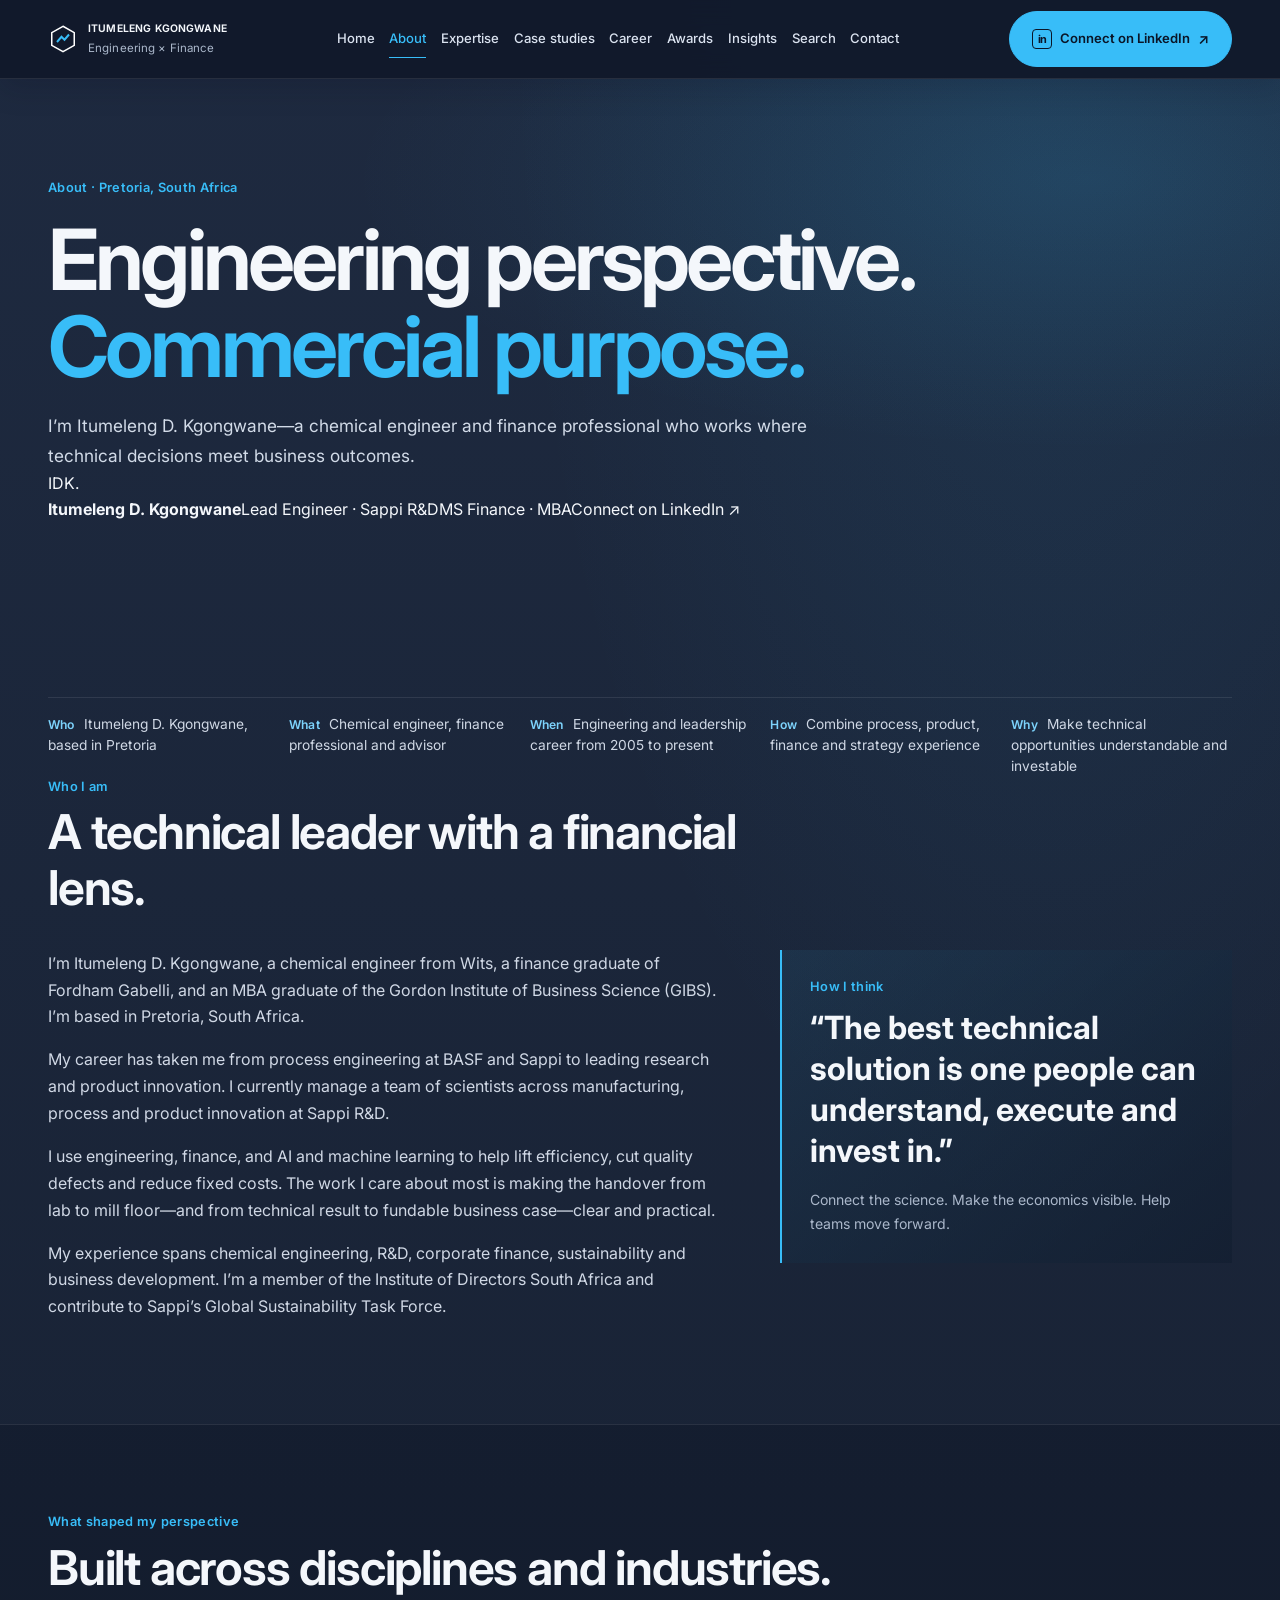
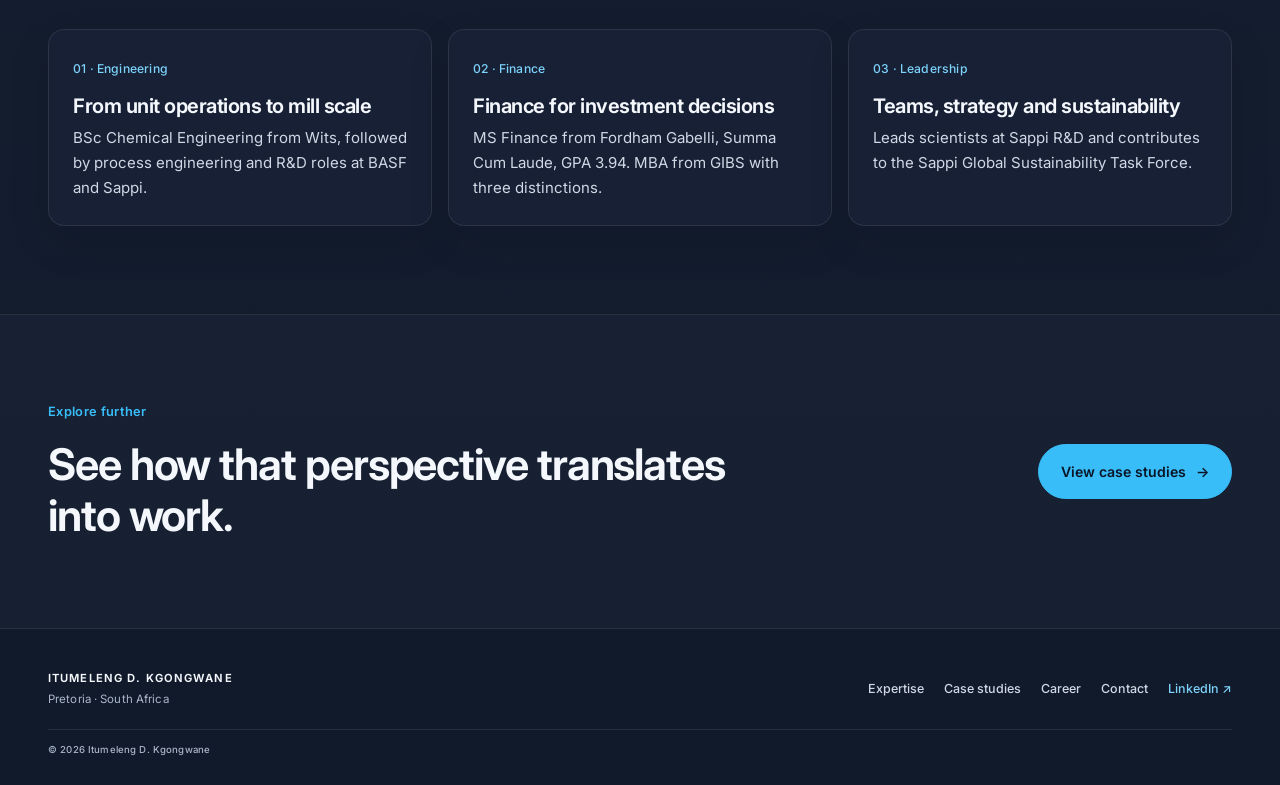
==== commit cf0ac041: "index.html" ====
--- a/about.html
+++ b/about.html
@@ -5,7 +5,7 @@
 <meta name="description" content="Learn about Itumeleng D. Kgongwane, his chemical engineering and finance background, and how he approaches turning technical work into business value.">
 <title>About Itumeleng | Itumeleng Kgongwane</title>
 <link rel="preconnect" href="https://fonts.googleapis.com"><link rel="preconnect" href="https://fonts.gstatic.com" crossorigin>
-<link href="https://fonts.googleapis.com/css2?family=Archivo:wght@600;700;800;900&family=Inter:wght@300;400;500;600&family=JetBrains+Mono:wght@400;500;600&display=swap" rel="stylesheet"><link rel="stylesheet" href="style.css">
+<link href="https://fonts.googleapis.com/css2?family=Inter:wght@400;500;600;700&display=swap" rel="stylesheet"><link rel="stylesheet" href="style.css">
 </head>
 <body><a class="skip-link" href="#main">Skip to content</a>
 <header class="nav"><div class="wrap"><a class="brand" href="index.html"><svg class="logo" viewBox="0 0 40 40" fill="none" aria-hidden="true"><path d="M20 3L35 11.5V28.5L20 37L5 28.5V11.5Z" stroke="#fff" stroke-width="2"/><path d="M12 24L18 17L22 21L28 14" stroke="#38bdf8" stroke-width="2.6"/></svg><span><b>ITUMELENG KGONGWANE</b><small>Engineering × Finance</small></span></a><button class="menu-btn" type="button" aria-label="Open menu" aria-expanded="false" aria-controls="main-navigation">Menu</button><nav class="links" id="main-navigation" aria-label="Main navigation"><a href="index.html">Home</a><a class="active" aria-current="page" href="about.html">About</a><a href="expertise.html">Expertise</a><a href="work.html">Case studies</a><a href="career.html">Career</a><a href="awards.html">Awards</a><a href="insights.html">Insights</a><a href="search.html">Search</a><a href="contact.html">Contact</a></nav><a class="btn primary nav-cta" href="https://www.linkedin.com/in/itumelengidk/" target="_blank" rel="noopener noreferrer" aria-label="Connect with Itumeleng on LinkedIn"><span class="linkedin-mark" aria-hidden="true">in</span><span class="nav-cta-label">Connect on LinkedIn</span><span class="nav-cta-arrow" aria-hidden="true">↗</span></a></div></header>
--- a/style.css
+++ b/style.css
@@ -4,8 +4,8 @@
   --text:#ffffff;--body:#c3ccdb;--muted:#8f9bb0;
   --cy:#38bdf8;--cy2:#7dd3fc;--cyd:#0b4f6c;
   --max:1660px;
-  --mono:'JetBrains Mono',ui-monospace,Menlo,Consolas,monospace;
-  --head:'Archivo','Inter',system-ui,sans-serif;
+  --mono:Inter,-apple-system,BlinkMacSystemFont,"Segoe UI",sans-serif;
+  --head:Inter,-apple-system,BlinkMacSystemFont,"Segoe UI",sans-serif;
 }
 *{box-sizing:border-box;margin:0;padding:0}
 html{scroll-behavior:smooth}
@@ -950,3 +950,415 @@
   .nav .nav-cta{width:38px;min-width:38px;height:38px}
   .profile-card-top{gap:10px}
 }
+
+/* Homepage feature carousel sits directly below the navigation */
+.featured-carousel{
+  padding:clamp(28px,4vw,48px) 0 30px;
+  border-bottom:1px solid var(--line);
+  background:
+    radial-gradient(ellipse at 82% 10%,rgba(56,189,248,.09),transparent 42%),
+    rgba(10,18,32,.32);
+}
+.featured-carousel .carousel-stage{min-height:clamp(300px,34vw,420px)}
+.featured-carousel .carousel-slide{min-height:clamp(300px,34vw,420px);padding:0}
+.featured-carousel .carousel-art{min-height:clamp(260px,32vw,390px);border-radius:20px}
+.featured-carousel .carousel-copy h3{max-width:560px}
+.featured-carousel .carousel-toolbar{padding:14px 0 0}
+.featured-carousel .featured-carousel-count{
+  color:var(--muted);
+  font:500 .68rem var(--mono);
+  letter-spacing:.1em;
+  text-align:right;
+}
+.featured-carousel .featured-carousel-count span{color:var(--cy2)}
+.featured-carousel .carousel-hint{margin-bottom:0}
+.featured-carousel:focus-visible{outline:2px solid var(--cy);outline-offset:-4px}
+@media(max-width:760px){
+  .featured-carousel{padding:24px 0 20px}
+  .featured-carousel .carousel-stage,.featured-carousel .carousel-slide{min-height:0}
+  .featured-carousel .carousel-art{min-height:0}
+  .featured-carousel .carousel-toolbar{grid-template-columns:auto 1fr auto}
+}
+@media(max-width:420px){
+  .featured-carousel .carousel-toolbar{gap:7px}
+  .featured-carousel .carousel-controls{gap:6px}
+  .featured-carousel .featured-carousel-count{font-size:.59rem}
+  .featured-carousel .carousel-hint{font-size:.58rem}
+}
+
+/* Screenshot-inspired, single-panel homepage carousel */
+.featured-carousel{padding:24px 0 30px;background:transparent;border:0}
+.featured-carousel .wrap{position:relative;max-width:1348px}
+.featured-carousel .carousel-stage,
+.featured-carousel .carousel-slide{min-height:clamp(360px,30vw,460px)}
+.featured-carousel .carousel-slide{
+  position:relative;
+  grid-template-columns:minmax(0,1.15fr) minmax(280px,.85fr);
+  gap:0;
+  padding:clamp(32px,4vw,58px) clamp(28px,4vw,52px) 82px;
+  overflow:hidden;
+  border:1px solid rgba(125,211,252,.25);
+  border-radius:26px;
+  background:
+    radial-gradient(ellipse at 82% 50%,rgba(56,189,248,.22),transparent 40%),
+    linear-gradient(115deg,#0b4f6c 0%,#123f60 56%,#172b48 100%);
+  box-shadow:0 20px 55px rgba(2,9,20,.24);
+}
+.featured-carousel .carousel-slide[hidden]{display:none}
+.featured-carousel .carousel-art{
+  position:relative;
+  min-height:100%;
+  aspect-ratio:auto;
+  padding:0;
+  overflow:visible;
+  display:grid;
+  place-items:center;
+  border:0;
+  border-radius:0;
+  background:none;
+}
+.featured-carousel .carousel-art::before{
+  content:"";
+  position:absolute;
+  top:50%;
+  right:-72px;
+  width:clamp(260px,28vw,390px);
+  aspect-ratio:1;
+  transform:translateY(-50%);
+  border-radius:50%;
+  background:radial-gradient(circle,
+    #172034 0 22%,
+    #fff 22.5% 38%,
+    #38bdf8 38.5% 54%,
+    #fff 54.5% 70%,
+    #7dd3fc 70.5% 73%,
+    transparent 73.5%);
+  filter:drop-shadow(0 10px 24px rgba(4,13,28,.2));
+}
+.featured-carousel .carousel-art::after{display:none}
+.featured-carousel .carousel-art>*{position:relative;z-index:1}
+.featured-carousel .carousel-art .art-label,
+.featured-carousel .carousel-art .art-mark{display:none}
+.featured-carousel .carousel-art strong{
+  width:min(190px,72%);
+  font:800 clamp(1.35rem,2.4vw,2.35rem)/.98 var(--head);
+  letter-spacing:-.045em;
+  text-align:center;
+  text-shadow:none;
+}
+.featured-carousel .carousel-copy{
+  position:relative;
+  z-index:2;
+  grid-column:1;
+  grid-row:1;
+  max-width:650px;
+  padding:0;
+}
+.featured-carousel .carousel-copy .eyebrow{
+  margin-bottom:16px;
+  color:#d5eaff;
+  font-size:.68rem;
+  letter-spacing:.16em;
+}
+.featured-carousel .carousel-copy h3{
+  max-width:640px;
+  margin-bottom:16px;
+  color:#fff;
+  font-size:clamp(2.35rem,4.2vw,4.1rem);
+  line-height:1.04;
+  letter-spacing:-.045em;
+}
+.featured-carousel .carousel-copy p{
+  max-width:540px;
+  color:rgba(255,255,255,.86);
+  font-size:clamp(.94rem,1.2vw,1.08rem);
+  line-height:1.6;
+}
+.featured-carousel .featured-action{
+  display:inline-flex;
+  align-items:center;
+  gap:12px;
+  min-height:48px;
+  margin-top:22px;
+  padding:0 22px;
+  border:1px solid #fff;
+  border-radius:999px;
+  background:#fff;
+  color:#102238;
+  font-size:.86rem;
+  font-weight:700;
+  transition:transform .2s,background-color .2s;
+}
+.featured-carousel .featured-action:hover{transform:translateY(-2px);background:#e8f7ff}
+.featured-carousel .carousel-toolbar{
+  position:absolute;
+  z-index:3;
+  right:clamp(28px,4vw,52px);
+  bottom:clamp(28px,3vw,40px);
+  left:clamp(28px,4vw,52px);
+  display:flex;
+  align-items:center;
+  justify-content:space-between;
+  gap:16px;
+  padding:0;
+  border:0;
+}
+.featured-carousel .carousel-pagination{justify-content:flex-start;gap:10px}
+.featured-carousel .carousel-dot{
+  width:12px;
+  height:12px;
+  background:rgba(255,255,255,.45);
+}
+.featured-carousel .carousel-dot[aria-current="true"]{
+  width:34px;
+  background:#fff;
+}
+.featured-carousel .carousel-controls{gap:10px}
+.featured-carousel .carousel-arrow,
+.featured-carousel .carousel-toggle{
+  width:44px;
+  height:44px;
+  display:grid;
+  place-items:center;
+  padding:0;
+  border:1px solid rgba(255,255,255,.14);
+  border-radius:50%;
+  background:rgba(255,255,255,.2);
+  color:#fff;
+  font:600 1.05rem Inter,sans-serif;
+  backdrop-filter:blur(8px);
+}
+.featured-carousel .carousel-toggle{font-size:.88rem}
+.featured-carousel .carousel-arrow:hover,
+.featured-carousel .carousel-toggle:hover{
+  transform:translateY(-1px);
+  border-color:rgba(255,255,255,.6);
+  background:rgba(255,255,255,.32);
+  color:#fff;
+}
+.featured-carousel .carousel-hint{display:none}
+
+@media(max-width:760px){
+  .featured-carousel{padding:16px 0 24px}
+  .featured-carousel .carousel-stage,
+  .featured-carousel .carousel-slide{min-height:390px}
+  .featured-carousel .carousel-slide{
+    display:block;
+    padding:30px 26px 82px;
+    border-radius:22px;
+  }
+  .featured-carousel .carousel-art{
+    position:absolute;
+    z-index:1;
+    inset:0 0 0 auto;
+    width:52%;
+    min-height:0;
+    pointer-events:none;
+    opacity:.34;
+  }
+  .featured-carousel .carousel-art::before{
+    right:-100px;
+    width:clamp(230px,48vw,320px);
+  }
+  .featured-carousel .carousel-art strong{display:none}
+  .featured-carousel .carousel-copy{max-width:82%;padding:0}
+  .featured-carousel .carousel-copy h3{font-size:clamp(2.15rem,7.3vw,3.2rem)}
+  .featured-carousel .carousel-copy p{font-size:.94rem}
+  .featured-carousel .carousel-toolbar{
+    right:24px;
+    bottom:22px;
+    left:24px;
+  }
+  .featured-carousel .carousel-controls{gap:7px}
+  .featured-carousel .carousel-arrow,
+  .featured-carousel .carousel-toggle{width:40px;height:40px}
+}
+@media(max-width:420px){
+  .featured-carousel .carousel-stage,
+  .featured-carousel .carousel-slide{min-height:410px}
+  .featured-carousel .carousel-slide{padding:26px 20px 78px}
+  .featured-carousel .carousel-copy{max-width:100%}
+  .featured-carousel .carousel-art{opacity:.22}
+  .featured-carousel .carousel-copy h3{max-width:300px;font-size:2.1rem}
+  .featured-carousel .carousel-copy p{max-width:300px;font-size:.88rem}
+  .featured-carousel .carousel-toolbar{right:18px;bottom:18px;left:18px}
+  .featured-carousel .carousel-pagination{gap:7px}
+  .featured-carousel .carousel-controls{gap:5px}
+  .featured-carousel .carousel-arrow,
+  .featured-carousel .carousel-toggle{width:36px;height:36px}
+}
+@media(prefers-reduced-motion:reduce){
+  .featured-carousel .carousel-toggle{display:none}
+  .featured-carousel .featured-action,
+  .featured-carousel .carousel-arrow,
+  .featured-carousel .carousel-toggle{transition:none}
+}
+
+/* Clear, LinkedIn-inspired typography and scan-friendly information hierarchy */
+:root{
+  --body:#d0d8e5;
+  --muted:#aab7ca;
+}
+body{
+  font-family:Inter,-apple-system,BlinkMacSystemFont,"Segoe UI",sans-serif;
+  font-size:16px;
+  font-weight:400;
+  line-height:1.65;
+  color:#f4f7fb;
+}
+h1,h2,h3,h4,h5,h6{
+  font-family:Inter,-apple-system,BlinkMacSystemFont,"Segoe UI",sans-serif;
+  font-weight:650;
+  line-height:1.16;
+  letter-spacing:-.025em;
+}
+p{line-height:1.68}
+.lead{font-size:clamp(1.05rem,1.35vw,1.18rem);line-height:1.7;color:#d2dbe8}
+.eyebrow,.kicker{
+  font-family:inherit;
+  font-size:.8rem;
+  font-weight:600;
+  letter-spacing:.025em;
+  line-height:1.45;
+  text-transform:none;
+}
+.brand b,.nav .brand b{font-family:inherit;font-weight:650;letter-spacing:.015em}
+.brand small,.nav .brand small{
+  font-family:inherit;
+  font-size:.72rem;
+  letter-spacing:.01em;
+  text-transform:none;
+}
+.nav .links,nav.links{
+  font-family:inherit;
+  font-size:.82rem;
+  font-weight:500;
+  letter-spacing:0;
+  text-transform:none;
+}
+.nav .links{gap:clamp(10px,1.15vw,18px)}
+.nav .links a{padding:8px 0}
+.menu-btn,.btn{
+  font-family:inherit;
+  font-size:.88rem;
+  font-weight:600;
+  letter-spacing:0;
+  text-transform:none;
+}
+.nav .nav-cta{font-size:.82rem}
+.nav-cta-label{font-size:.82rem}
+.footer-inner nav a{
+  font-family:inherit;
+  font-size:.78rem;
+  font-weight:500;
+  letter-spacing:0;
+  text-transform:none;
+}
+:is(.hero-caption,.visual-caption,.quick-credentials span,.path-number,.path-label,.card-link,
+    .home-metrics span,.case-detail-top span,.case-meta b,.case-story h4,.case-tags span,
+    .case .id,.case .sector,.case h5,.tag,.badge,.career-details summary span,
+    .tl .meta,.service-card>span,.service-card dt,.credential-grid article>span,
+    .topic-grid article>span,.award-org,.award-art small,.contact-detail span,
+    .contact-location,.copyright,.carousel-art .art-label,.carousel-art .art-mark,
+    .featured-carousel-count){
+  font-family:inherit;
+  letter-spacing:.015em;
+  text-transform:none;
+}
+.quick-credentials span,.home-metrics span,.case-meta b,.case-story h4,.case-tags span,
+.case .id,.case h5,.tag,.badge,.service-card dt,.credential-grid article>span,
+.topic-grid article>span,.award-org,.contact-detail span,.contact-location{
+  font-size:.76rem;
+  line-height:1.5;
+}
+.home-intro .hero-overline{
+  font-family:inherit;
+  font-size:.84rem;
+  font-weight:600;
+  letter-spacing:.025em;
+  text-transform:none;
+}
+.home-context{font-size:.9rem;line-height:1.65}
+.contact-detail b,.path-card p,.service-card>p,.credential-grid p,.topic-grid p,
+.case-story p,.award-detail p,.contact-aside>p,.small-note{
+  font-size:.94rem;
+  line-height:1.65;
+}
+.page-facts b{
+  font-family:inherit;
+  font-size:.76rem;
+  font-weight:600;
+  letter-spacing:.02em;
+  text-transform:none;
+}
+.page-facts span{font-size:.9rem;line-height:1.55}
+.page-facts{
+  gap:10px 20px;
+  padding-top:16px;
+  border-top:1px solid var(--line);
+}
+.page-facts span{
+  flex:1 1 190px;
+  padding:0;
+  border:0;
+  border-radius:0;
+  background:none;
+  font-size:.86rem;
+  line-height:1.55;
+}
+.page-facts b{display:inline;margin:0 5px 0 0;color:var(--cy2)}
+.carousel-copy .eyebrow,.featured-carousel .carousel-copy .eyebrow{
+  font-family:inherit;
+  font-size:.84rem;
+  font-weight:600;
+  letter-spacing:.025em;
+  text-transform:none;
+}
+.featured-carousel .carousel-copy h3{
+  font-weight:700;
+  line-height:1.1;
+  letter-spacing:-.035em;
+}
+.featured-carousel .carousel-copy p{font-size:1rem;line-height:1.62}
+.featured-carousel .featured-action{
+  font-family:inherit;
+  font-size:.9rem;
+  font-weight:600;
+}
+.carousel-cta,.text-link,.social-link{
+  font-family:inherit;
+  font-size:.88rem;
+  font-weight:600;
+  letter-spacing:0;
+  text-transform:none;
+}
+.search-card .eyebrow{font-size:.82rem}
+.site-search-control button{
+  font-family:inherit;
+  font-size:.82rem;
+  font-weight:600;
+  letter-spacing:0;
+  text-transform:none;
+}
+.home-metrics strong{font-weight:700}
+.path-card h3,.service-card h3,.credential-grid h3,.topic-grid h3{font-weight:650;line-height:1.22}
+.path-card{min-height:250px}
+.career-timeline .tl .meta{font-size:.8rem;letter-spacing:.015em}
+.search-page-results li span{font-family:inherit;font-size:.78rem;letter-spacing:0;text-transform:none}
+.search-result-count{font-family:inherit;font-size:.82rem;letter-spacing:0}
+.site-search-results a>span{font-family:inherit;font-size:.76rem;letter-spacing:0;text-transform:none}
+.site-search-results strong{font-family:inherit}
+
+@media(max-width:1180px){
+  .nav .links{gap:4px}
+  .nav .links a{font-size:.9rem}
+}
+@media(max-width:560px){
+  body{font-size:15px}
+  .home-intro .hero-overline{font-size:.78rem}
+  .quick-credentials span,.home-metrics span{font-size:.7rem}
+  .footer-inner nav a{font-size:.8rem}
+  .featured-carousel .carousel-copy p{font-size:.94rem}
+  .page-facts{display:flex}
+  .page-facts span{flex-basis:100%}
+}
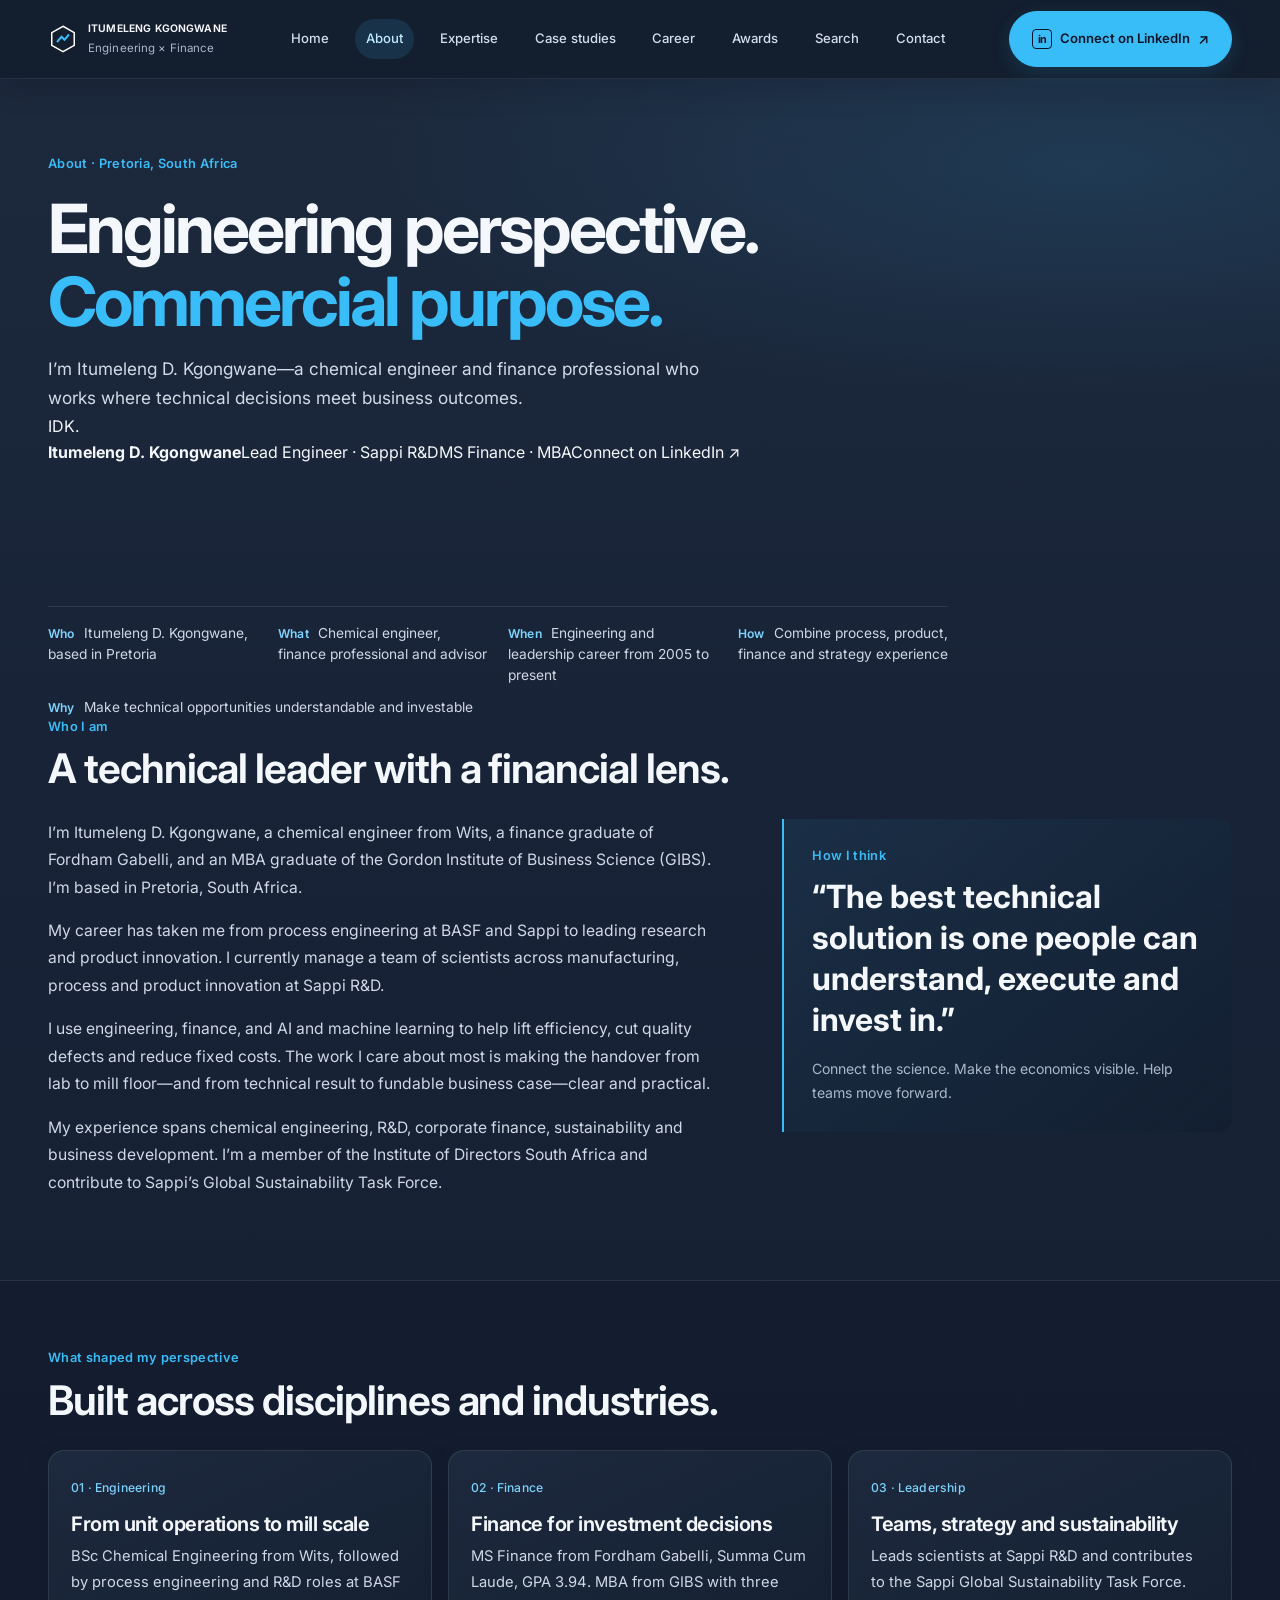
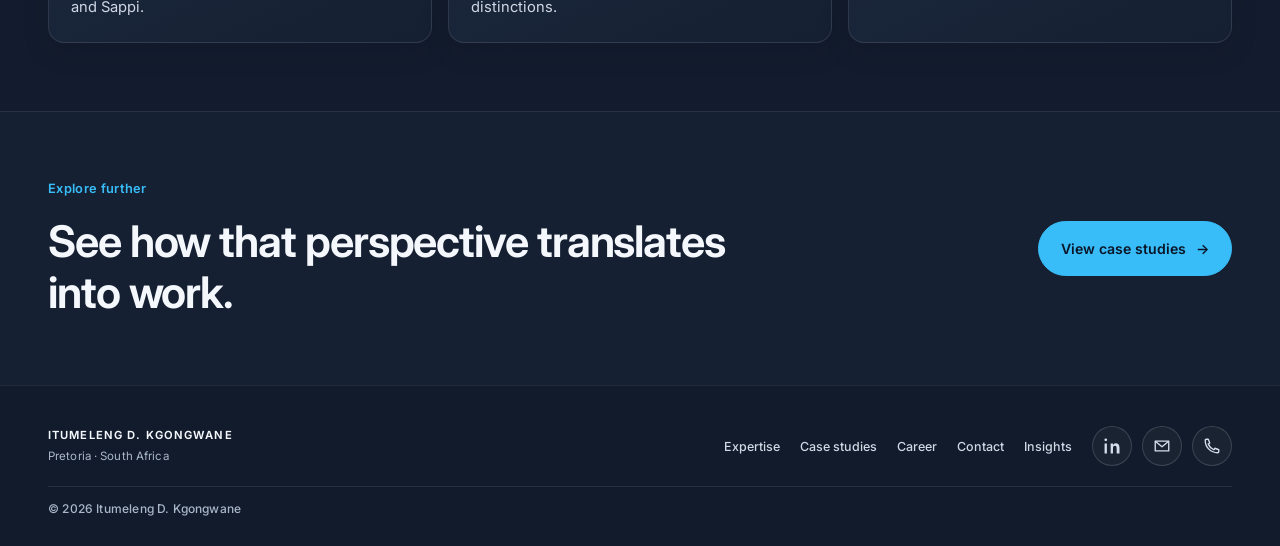
==== commit 9832f0cd: "index.html" ====
--- a/about.html
+++ b/about.html
@@ -8,7 +8,7 @@
 <link href="https://fonts.googleapis.com/css2?family=Inter:wght@400;500;600;700&display=swap" rel="stylesheet"><link rel="stylesheet" href="style.css">
 </head>
 <body><a class="skip-link" href="#main">Skip to content</a>
-<header class="nav"><div class="wrap"><a class="brand" href="index.html"><svg class="logo" viewBox="0 0 40 40" fill="none" aria-hidden="true"><path d="M20 3L35 11.5V28.5L20 37L5 28.5V11.5Z" stroke="#fff" stroke-width="2"/><path d="M12 24L18 17L22 21L28 14" stroke="#38bdf8" stroke-width="2.6"/></svg><span><b>ITUMELENG KGONGWANE</b><small>Engineering × Finance</small></span></a><button class="menu-btn" type="button" aria-label="Open menu" aria-expanded="false" aria-controls="main-navigation">Menu</button><nav class="links" id="main-navigation" aria-label="Main navigation"><a href="index.html">Home</a><a class="active" aria-current="page" href="about.html">About</a><a href="expertise.html">Expertise</a><a href="work.html">Case studies</a><a href="career.html">Career</a><a href="awards.html">Awards</a><a href="insights.html">Insights</a><a href="search.html">Search</a><a href="contact.html">Contact</a></nav><a class="btn primary nav-cta" href="https://www.linkedin.com/in/itumelengidk/" target="_blank" rel="noopener noreferrer" aria-label="Connect with Itumeleng on LinkedIn"><span class="linkedin-mark" aria-hidden="true">in</span><span class="nav-cta-label">Connect on LinkedIn</span><span class="nav-cta-arrow" aria-hidden="true">↗</span></a></div></header>
+<header class="nav"><div class="wrap"><a class="brand" href="index.html"><svg class="logo" viewBox="0 0 40 40" fill="none" aria-hidden="true"><path d="M20 3L35 11.5V28.5L20 37L5 28.5V11.5Z" stroke="#fff" stroke-width="2"/><path d="M12 24L18 17L22 21L28 14" stroke="#38bdf8" stroke-width="2.6"/></svg><span><b>ITUMELENG KGONGWANE</b><small>Engineering × Finance</small></span></a><button class="menu-btn" type="button" aria-label="Open menu" aria-expanded="false" aria-controls="main-navigation">Menu</button><nav class="links" id="main-navigation" aria-label="Main navigation"><a href="index.html">Home</a><a class="active" aria-current="page" href="about.html">About</a><a href="expertise.html">Expertise</a><a href="work.html">Case studies</a><a href="career.html">Career</a><a href="awards.html">Awards</a><a href="search.html">Search</a><a href="contact.html">Contact</a></nav><a class="btn primary nav-cta" href="https://www.linkedin.com/in/itumelengidk/" target="_blank" rel="noopener noreferrer" aria-label="Connect with Itumeleng on LinkedIn"><span class="linkedin-mark" aria-hidden="true">in</span><span class="nav-cta-label">Connect on LinkedIn</span><span class="nav-cta-arrow" aria-hidden="true">↗</span></a></div></header>
 <main id="main" class="subpage">
   <section class="page-hero"><div class="wrap page-hero-grid"><div><div class="eyebrow">About · Pretoria, South Africa</div><h1>Engineering perspective.<br><span class="cy">Commercial purpose.</span></h1><p class="lead">I’m Itumeleng D. Kgongwane—a chemical engineer and finance professional who works where technical decisions meet business outcomes.</p></div><aside class="page-identity"><div class="identity-monogram">IDK<span>.</span></div><b>Itumeleng D. Kgongwane</b><span>Lead Engineer · Sappi R&amp;D</span><span>MS Finance · MBA</span><a href="https://www.linkedin.com/in/itumelengidk/" target="_blank" rel="noopener noreferrer">Connect on LinkedIn ↗</a></aside></div></section>
   <section class="page-section"><div class="wrap">
@@ -19,5 +19,9 @@
   <section class="page-section page-section-alt"><div class="wrap"><div class="content-heading"><div class="eyebrow">What shaped my perspective</div><h2>Built across disciplines and industries.</h2></div><div class="credential-grid"><article><span>01 · Engineering</span><h3>From unit operations to mill scale</h3><p>BSc Chemical Engineering from Wits, followed by process engineering and R&amp;D roles at BASF and Sappi.</p></article><article><span>02 · Finance</span><h3>Finance for investment decisions</h3><p>MS Finance from Fordham Gabelli, Summa Cum Laude, GPA 3.94. MBA from GIBS with three distinctions.</p></article><article><span>03 · Leadership</span><h3>Teams, strategy and sustainability</h3><p>Leads scientists at Sappi R&amp;D and contributes to the Sappi Global Sustainability Task Force.</p></article></div></div></section>
   <section class="page-section"><div class="wrap page-next"><div><div class="eyebrow">Explore further</div><h2>See how that perspective translates into work.</h2></div><a class="btn primary" href="work.html">View case studies <span aria-hidden="true">→</span></a></div></section>
 </main>
-<footer><div class="wrap footer-inner"><a class="brand" href="index.html"><span><b>ITUMELENG D. KGONGWANE</b><small>Pretoria · South Africa</small></span></a><nav aria-label="Footer navigation"><a href="expertise.html">Expertise</a><a href="work.html">Case studies</a><a href="career.html">Career</a><a href="contact.html">Contact</a><a href="https://www.linkedin.com/in/itumelengidk/" target="_blank" rel="noopener noreferrer">LinkedIn ↗</a></nav><span class="copyright">© 2026 Itumeleng D. Kgongwane</span></div></footer><script src="script.js"></script>
+<footer><div class="wrap footer-inner"><a class="brand" href="index.html"><span><b>ITUMELENG D. KGONGWANE</b><small>Pretoria · South Africa</small></span></a><nav aria-label="Footer navigation"><a href="expertise.html">Expertise</a><a href="work.html">Case studies</a><a href="career.html">Career</a><a href="contact.html">Contact</a><a href="insights.html">Insights</a></nav><div class="footer-social" aria-label="Contact Itumeleng">
+<a href="https://www.linkedin.com/in/itumelengidk/" target="_blank" rel="noopener noreferrer" aria-label="LinkedIn profile"><svg viewBox="0 0 24 24" aria-hidden="true"><path d="M5.2 8.6H2.1V22h3.1V8.6ZM3.65 2A1.8 1.8 0 1 0 3.7 5.6 1.8 1.8 0 0 0 3.65 2ZM22 14.3c0-4-2.1-5.9-4.9-5.9a4.2 4.2 0 0 0-3.8 2.1V8.6h-3.1V22h3.1v-6.6c0-1.8.35-3.6 2.6-3.6s2.3 2.1 2.3 3.7V22H22v-7.7Z"/></svg></a>
+<a href="mailto:kgongwane@icloud.com" aria-label="Send an email"><svg viewBox="0 0 24 24" aria-hidden="true"><path d="M3 5.5h18v13H3z"/><path d="m3.5 6 8.5 7 8.5-7"/></svg></a>
+<a href="tel:+27829730324" aria-label="Call Itumeleng"><svg viewBox="0 0 24 24" aria-hidden="true"><path d="M7 3H4.5A1.5 1.5 0 0 0 3 4.5C3 13.6 10.4 21 19.5 21a1.5 1.5 0 0 0 1.5-1.5V17l-5-2-1.5 2a14 14 0 0 1-7.5-7.5L9 8 7 3Z"/></svg></a>
+</div><span class="copyright">© 2026 Itumeleng D. Kgongwane</span></div></footer><script src="script.js"></script>
 </body></html>
--- a/style.css
+++ b/style.css
@@ -1362,3 +1362,189 @@
   .page-facts{display:flex}
   .page-facts span{flex-basis:100%}
 }
+
+/* Unified profile-style layout */
+body{background:linear-gradient(180deg,#1d293d 0%,#172236 42%,#151f31 100%)}
+header.nav{background:rgba(20,30,47,.94);border-bottom-color:rgba(255,255,255,.08)}
+.nav .links a{
+  min-height:40px;
+  padding:8px 11px;
+  border:0;
+  border-radius:999px;
+  color:#d5deeb;
+  transition:background-color .2s,color .2s;
+}
+.nav .links a:hover,.nav .links a[aria-current="page"]{
+  border:0;
+  background:rgba(56,189,248,.13);
+  color:#bfeaff;
+}
+.nav .nav-cta{box-shadow:0 6px 20px rgba(56,189,248,.14)}
+.page-hero{
+  padding-top:clamp(48px,6vw,76px);
+  padding-bottom:clamp(32px,4vw,48px);
+}
+.page-hero h1,.home-intro h1{
+  max-width:860px;
+  font-size:clamp(2.5rem,5.3vw,4.7rem);
+  line-height:1.08;
+  font-weight:700;
+}
+.page-hero .lead{max-width:680px;margin-top:16px}
+.page-facts{max-width:900px;margin-top:24px}
+.page-section{padding:clamp(42px,5.5vw,68px) 0}
+.page-section-alt{background:rgba(9,17,30,.24)}
+.content-heading{margin-bottom:26px}
+.content-heading h2,.section-heading-row h2{
+  font-size:clamp(1.7rem,3.2vw,2.55rem);
+  font-weight:650;
+  line-height:1.18;
+}
+.content-heading>p{max-width:66ch;line-height:1.7}
+.story-grid{gap:clamp(28px,5vw,60px)}
+.story-copy{max-width:72ch}
+.story-copy p{font-size:.98rem;line-height:1.75}
+.principle-card{border-radius:0 14px 14px 0}
+.credential-grid article,.topic-grid article,.service-card,.case-detail,.award-detail,.empty-content,.book{
+  border-color:rgba(255,255,255,.1);
+  background:linear-gradient(155deg,rgba(31,44,66,.82),rgba(22,33,51,.88));
+  box-shadow:0 10px 28px rgba(3,10,20,.12);
+}
+.credential-grid article,.topic-grid article{padding:22px}
+.service-grid{gap:14px}
+.service-card{padding:22px}
+.service-card>p,.credential-grid p,.topic-grid p,.award-detail p{
+  font-size:.92rem;
+  line-height:1.7;
+}
+.service-card dl div{grid-template-columns:58px 1fr}
+.service-card dd{font-size:.86rem;line-height:1.6}
+.case-list{gap:14px}
+.case-detail{padding:clamp(20px,3vw,30px);scroll-margin-top:94px}
+.case-detail h3{margin:14px 0;font-size:clamp(1.35rem,2.5vw,1.9rem)}
+.case-story{gap:clamp(14px,2.4vw,26px)}
+.case-story p{font-size:.9rem;line-height:1.7}
+.case-story h4{margin-bottom:6px;color:#a9e4ff}
+.career-timeline .tl{
+  padding:clamp(20px,3vw,28px);
+  border-radius:16px;
+  background:linear-gradient(155deg,rgba(31,44,66,.84),rgba(22,33,51,.9));
+}
+.career-timeline .tl p,.career-timeline .tl li{font-size:.93rem;line-height:1.7}
+.career-timeline .tl h3{font-weight:650}
+.filters{gap:8px}
+.chip{
+  padding:10px 15px;
+  font-family:inherit;
+  font-size:.85rem;
+  font-weight:550;
+  letter-spacing:0;
+  text-transform:none;
+}
+.search-page-results li a{transition:border-color .2s,background-color .2s}
+.search-page-results li a:hover{background:#1e2d43}
+.contact-layout{gap:clamp(30px,5vw,64px)}
+.contact-detail{padding:17px 0}
+.contact-detail:hover{color:#bfeaff}
+.book{padding:clamp(22px,3.6vw,36px)}
+.book .form-intro,.book .note{line-height:1.65}
+footer{background:#111b2b;border-top:1px solid rgba(255,255,255,.07)}
+.footer-inner{grid-template-columns:minmax(180px,1fr) auto auto}
+.footer-social{display:flex;align-items:center;gap:10px}
+.footer-social a{
+  width:40px;
+  height:40px;
+  display:grid;
+  place-items:center;
+  border:1px solid rgba(255,255,255,.15);
+  border-radius:50%;
+  background:rgba(255,255,255,.035);
+  color:#d5deeb;
+  transition:background-color .2s,border-color .2s,color .2s,transform .2s;
+}
+.footer-social a:hover{
+  transform:translateY(-2px);
+  border-color:rgba(56,189,248,.6);
+  background:rgba(56,189,248,.13);
+  color:#bfeaff;
+}
+.footer-social svg{width:18px;height:18px;fill:currentColor}
+.footer-social a:not(:first-child) svg{
+  fill:none;
+  stroke:currentColor;
+  stroke-width:1.8;
+  stroke-linecap:round;
+  stroke-linejoin:round;
+}
+.copyright{font-family:inherit;font-size:.75rem;letter-spacing:0;text-transform:none}
+:focus-visible{outline:2px solid #9de2ff;outline-offset:3px}
+
+/* Keep long-form information available without crowding the first read */
+.service-details,.case-story-details{
+  margin-top:16px;
+  border-top:1px solid rgba(255,255,255,.1);
+}
+.service-details summary,.case-story-details summary{
+  display:flex;
+  align-items:center;
+  justify-content:space-between;
+  gap:14px;
+  min-height:46px;
+  cursor:pointer;
+  list-style:none;
+  color:#bfeaff;
+  font-size:.88rem;
+  font-weight:600;
+}
+.service-details summary::-webkit-details-marker,
+.case-story-details summary::-webkit-details-marker{display:none}
+.service-details summary::after,.case-story-details summary::after{
+  content:"+";
+  color:#7dd3fc;
+  font-size:1.35rem;
+  font-weight:400;
+}
+.service-details[open] summary::after,
+.case-story-details[open] summary::after{content:"−"}
+.service-details dl{padding-bottom:4px}
+.case-story-details .case-story{padding:6px 0 2px}
+.case-tags{margin-top:16px}
+
+@media(max-width:1180px){
+  .nav .links{padding:16px clamp(18px,4vw,48px) 22px}
+  .nav .links a{min-height:44px;padding:10px 12px}
+}
+@media(max-width:800px){
+  .footer-inner{grid-template-columns:1fr auto}
+  .footer-inner>.brand{grid-column:1}
+  .footer-inner>nav{grid-column:1/-1;grid-row:2}
+  .footer-social{grid-column:2;grid-row:1}
+  .copyright{grid-column:1/-1}
+  .page-hero h1,.home-intro h1{font-size:clamp(2.35rem,7.5vw,3.8rem)}
+  .case-story{grid-template-columns:1fr}
+}
+@media(max-width:560px){
+  .page-hero{padding-top:38px;padding-bottom:30px}
+  .page-hero h1,.home-intro h1{font-size:clamp(2.25rem,10vw,3.2rem)}
+  .page-facts{gap:8px 12px}
+  .page-facts span{flex-basis:100%;font-size:.85rem}
+  .content-heading{margin-bottom:20px}
+  .credential-grid,.topic-grid,.service-grid{grid-template-columns:1fr}
+  .service-card,.credential-grid article,.topic-grid article{padding:20px}
+  .career-timeline{padding-left:26px}
+  .career-timeline .tl{padding:19px}
+  .case-detail-top{align-items:flex-start}
+  .case-detail-top span{max-width:65%;line-height:1.55}
+  .case-meta{gap:8px 16px}
+  .footer-inner{gap:16px}
+  .footer-inner nav{gap:4px 14px}
+  .footer-social{gap:7px}
+  .footer-social a{width:38px;height:38px}
+  .footer-inner .brand b{font-size:.75rem}
+  .footer-inner .brand small{font-size:.7rem}
+}
+@media(max-width:370px){
+  .footer-inner{grid-template-columns:1fr}
+  .footer-inner>.brand,.footer-inner>nav,.footer-social,.copyright{grid-column:1;grid-row:auto}
+  .footer-inner>nav{grid-row:auto}
+}
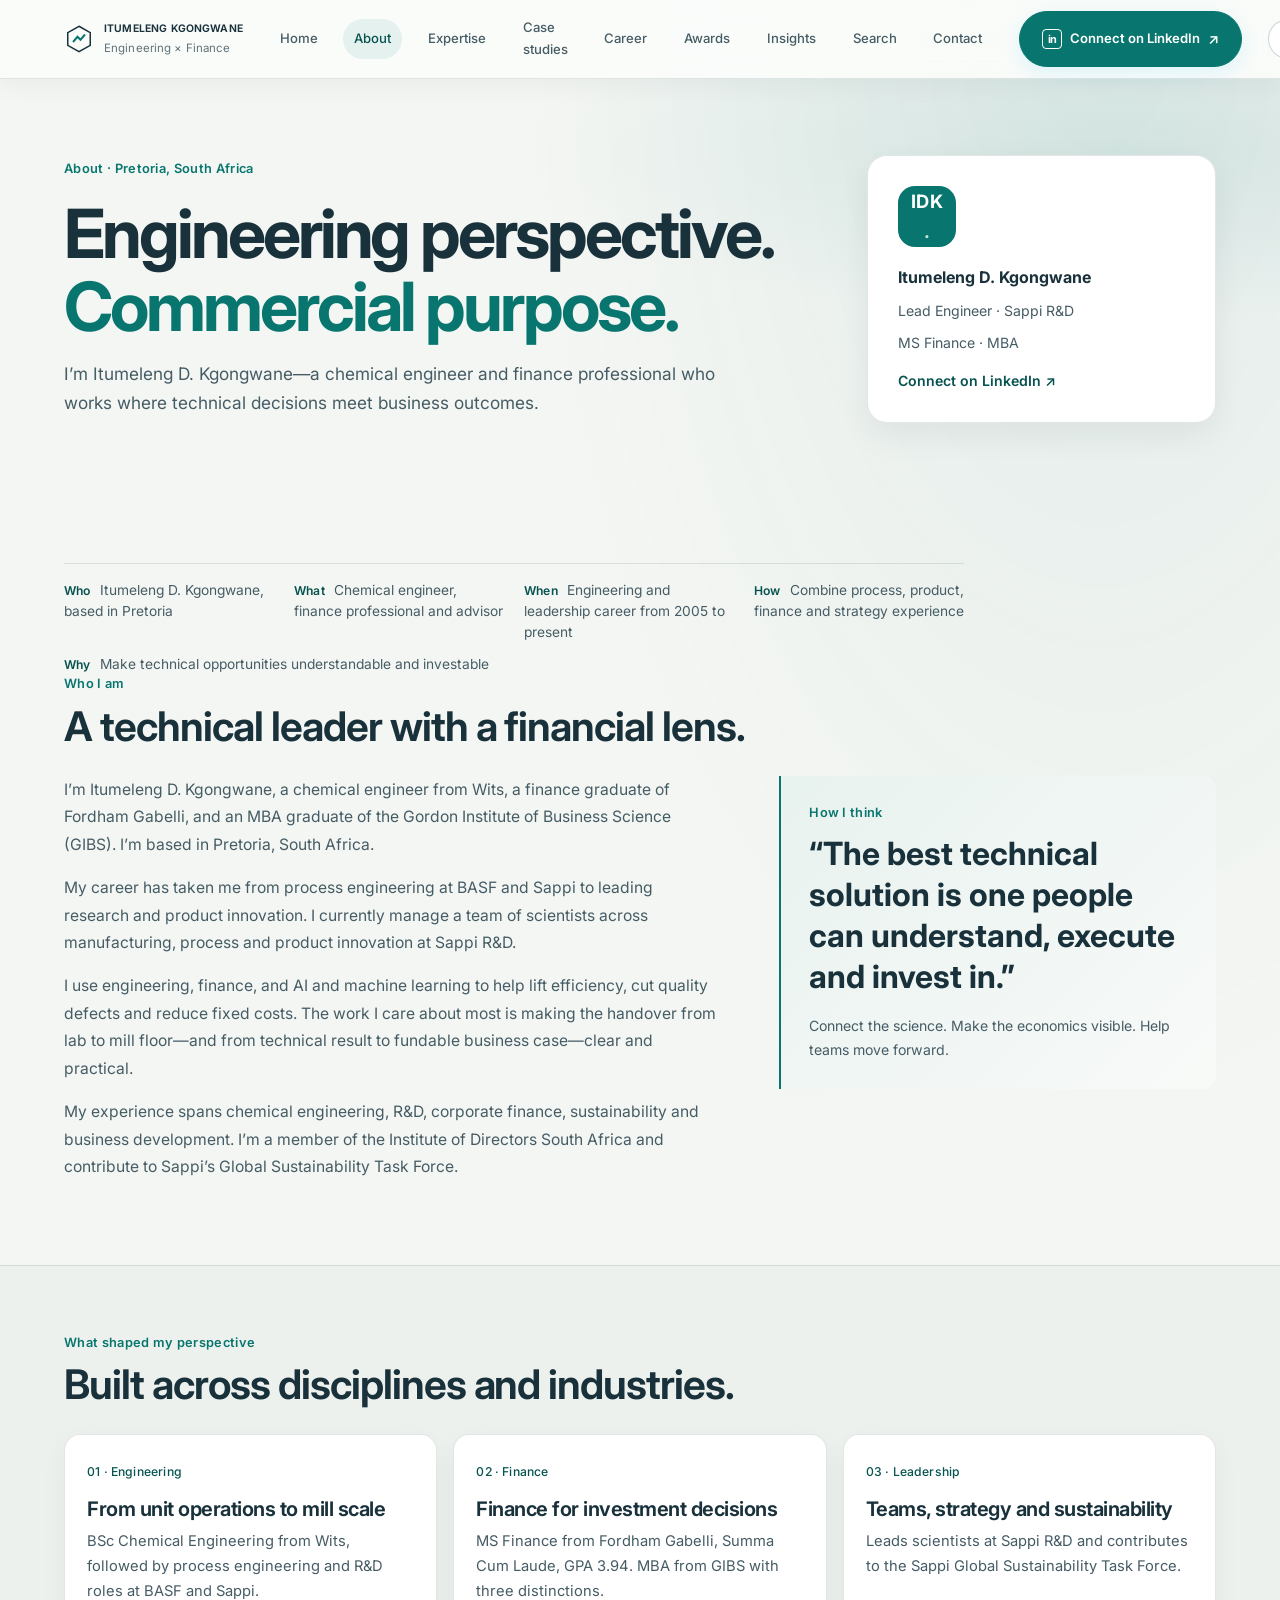
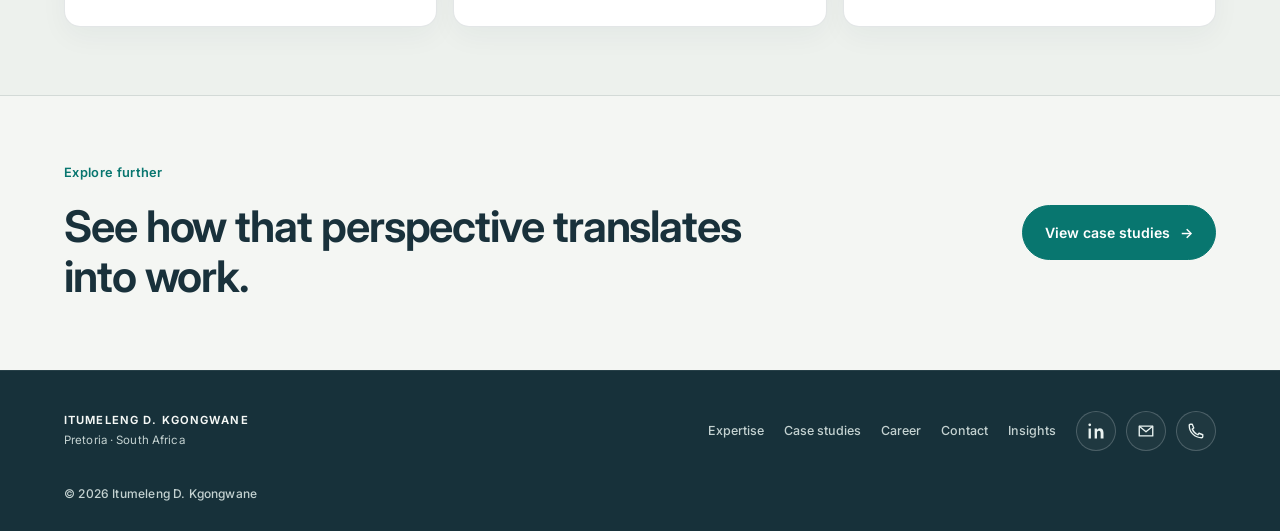
==== commit 092b7c5b: "index.html" ====
--- a/about.html
+++ b/about.html
@@ -5,10 +5,10 @@
 <meta name="description" content="Learn about Itumeleng D. Kgongwane, his chemical engineering and finance background, and how he approaches turning technical work into business value.">
 <title>About Itumeleng | Itumeleng Kgongwane</title>
 <link rel="preconnect" href="https://fonts.googleapis.com"><link rel="preconnect" href="https://fonts.gstatic.com" crossorigin>
-<link href="https://fonts.googleapis.com/css2?family=Inter:wght@400;500;600;700&display=swap" rel="stylesheet"><link rel="stylesheet" href="style.css">
+<link href="https://fonts.googleapis.com/css2?family=Inter:wght@400;500;600;700&display=swap" rel="stylesheet"><script src="theme.js"></script><link rel="stylesheet" href="style.css">
 </head>
 <body><a class="skip-link" href="#main">Skip to content</a>
-<header class="nav"><div class="wrap"><a class="brand" href="index.html"><svg class="logo" viewBox="0 0 40 40" fill="none" aria-hidden="true"><path d="M20 3L35 11.5V28.5L20 37L5 28.5V11.5Z" stroke="#fff" stroke-width="2"/><path d="M12 24L18 17L22 21L28 14" stroke="#38bdf8" stroke-width="2.6"/></svg><span><b>ITUMELENG KGONGWANE</b><small>Engineering × Finance</small></span></a><button class="menu-btn" type="button" aria-label="Open menu" aria-expanded="false" aria-controls="main-navigation">Menu</button><nav class="links" id="main-navigation" aria-label="Main navigation"><a href="index.html">Home</a><a class="active" aria-current="page" href="about.html">About</a><a href="expertise.html">Expertise</a><a href="work.html">Case studies</a><a href="career.html">Career</a><a href="awards.html">Awards</a><a href="search.html">Search</a><a href="contact.html">Contact</a></nav><a class="btn primary nav-cta" href="https://www.linkedin.com/in/itumelengidk/" target="_blank" rel="noopener noreferrer" aria-label="Connect with Itumeleng on LinkedIn"><span class="linkedin-mark" aria-hidden="true">in</span><span class="nav-cta-label">Connect on LinkedIn</span><span class="nav-cta-arrow" aria-hidden="true">↗</span></a></div></header>
+<header class="nav"><div class="wrap"><a class="brand" href="index.html"><svg class="logo" viewBox="0 0 40 40" fill="none" aria-hidden="true"><path d="M20 3L35 11.5V28.5L20 37L5 28.5V11.5Z" stroke="#fff" stroke-width="2"/><path d="M12 24L18 17L22 21L28 14" stroke="#38bdf8" stroke-width="2.6"/></svg><span><b>ITUMELENG KGONGWANE</b><small>Engineering × Finance</small></span></a><button class="menu-btn" type="button" aria-label="Open menu" aria-expanded="false" aria-controls="main-navigation">Menu</button><nav class="links" id="main-navigation" aria-label="Main navigation"><a href="index.html">Home</a><a class="active" aria-current="page" href="about.html">About</a><a href="expertise.html">Expertise</a><a href="work.html">Case studies</a><a href="career.html">Career</a><a href="awards.html">Awards</a><a href="insights.html">Insights</a><a href="search.html">Search</a><a href="contact.html">Contact</a></nav><a class="btn primary nav-cta" href="https://www.linkedin.com/in/itumelengidk/" target="_blank" rel="noopener noreferrer" aria-label="Connect with Itumeleng on LinkedIn"><span class="linkedin-mark" aria-hidden="true">in</span><span class="nav-cta-label">Connect on LinkedIn</span><span class="nav-cta-arrow" aria-hidden="true">↗</span></a></div></header>
 <main id="main" class="subpage">
   <section class="page-hero"><div class="wrap page-hero-grid"><div><div class="eyebrow">About · Pretoria, South Africa</div><h1>Engineering perspective.<br><span class="cy">Commercial purpose.</span></h1><p class="lead">I’m Itumeleng D. Kgongwane—a chemical engineer and finance professional who works where technical decisions meet business outcomes.</p></div><aside class="page-identity"><div class="identity-monogram">IDK<span>.</span></div><b>Itumeleng D. Kgongwane</b><span>Lead Engineer · Sappi R&amp;D</span><span>MS Finance · MBA</span><a href="https://www.linkedin.com/in/itumelengidk/" target="_blank" rel="noopener noreferrer">Connect on LinkedIn ↗</a></aside></div></section>
   <section class="page-section"><div class="wrap">
--- a/style.css
+++ b/style.css
@@ -1548,3 +1548,714 @@
   .footer-inner>.brand,.footer-inner>nav,.footer-social,.copyright{grid-column:1;grid-row:auto}
   .footer-inner>nav{grid-row:auto}
 }
+
+/* A calmer, visitor-first portfolio theme */
+:root{
+  color-scheme:light;
+  --bg:#f4f6f3;
+  --bg2:#edf1ed;
+  --card:#fff;
+  --card2:#f8faf8;
+  --line:rgba(25,49,59,.12);
+  --line2:rgba(25,49,59,.2);
+  --text:#19313b;
+  --body:#465c65;
+  --muted:#60737a;
+  --cy:#08766f;
+  --cy2:#08766f;
+  --cyd:#07534f;
+  --max:1320px;
+}
+body{
+  background:
+    radial-gradient(ellipse at 86% 0,rgba(8,118,111,.07),transparent 36rem),
+    var(--bg);
+  color:var(--text);
+}
+.wrap{max-width:var(--max);padding-inline:clamp(22px,5vw,64px)}
+h1,h2,h3,h4,h5,h6{color:var(--text)}
+.lead{color:var(--body)}
+
+header.nav{
+  background:rgba(250,252,250,.94);
+  border-bottom:1px solid var(--line);
+  box-shadow:0 6px 24px rgba(25,49,59,.05);
+}
+.nav .wrap{gap:clamp(12px,2vw,28px)}
+.brand b{color:var(--text)}
+.brand small{color:var(--muted)}
+.brand .logo path:first-child{stroke:var(--text)}
+.brand .logo path:nth-child(2){stroke:var(--cy)}
+.nav .links a{color:var(--body)}
+.nav .links a:hover,.nav .links a[aria-current="page"]{
+  background:rgba(8,118,111,.09);
+  color:var(--cyd);
+}
+.menu-btn{
+  border-color:var(--line2);
+  color:var(--text);
+}
+.nav .links.open{background:#fbfcfb;border-color:var(--line)}
+.nav-cta{box-shadow:0 6px 18px rgba(8,118,111,.16)}
+
+.home-hero{background:transparent}
+.home-intro h1,.page-hero h1{color:var(--text)}
+.home-intro .lead,.page-hero .lead{color:var(--body)}
+.kicker{color:var(--body)}
+.kicker .dot{box-shadow:0 0 0 5px rgba(8,118,111,.12)}
+.hero-overline{color:var(--cyd)}
+.btn.primary{background:var(--cy);border-color:var(--cy);color:#fff}
+.btn.primary:hover{background:#075e59;border-color:#075e59}
+.btn.ghost{color:var(--text);border-color:var(--line2);background:rgba(255,255,255,.72)}
+.btn.ghost:hover{border-color:var(--cy);color:var(--cyd);background:#fff}
+.quick-credentials span{color:var(--body)}
+.home-search-section{background:transparent}
+.search-card{
+  border-color:var(--line);
+  background:#fff;
+  box-shadow:0 16px 42px rgba(25,49,59,.06);
+}
+.search-card h2,.search-card .eyebrow{color:var(--text)}
+.search-card>div>p{color:var(--body)}
+.site-search label{color:var(--text)}
+.site-search-control{
+  border-color:var(--line2);
+  background:#fbfcfb;
+}
+.site-search-control input{color:var(--text)}
+.site-search-control input::placeholder{color:var(--muted)}
+.site-search-control button{background:var(--cy);color:#fff}
+.site-search-control button:hover{background:#075e59}
+.site-search-results{
+  border-color:var(--line);
+  background:#fff;
+  box-shadow:0 20px 44px rgba(25,49,59,.14);
+}
+.site-search-results a:hover,.site-search-results a:focus-visible{background:#eff7f5}
+.site-search-results strong{color:var(--text)}
+.site-search-results a p{color:var(--body)}
+.site-search-results .search-result-count{color:var(--muted)}
+
+.home-proof,.page-section-alt{background:var(--bg2)}
+.home-metrics article{
+  border-color:var(--line);
+  background:#fff;
+  box-shadow:0 8px 24px rgba(25,49,59,.04);
+}
+.home-metrics span,.small-note{color:var(--body)}
+.small-note a{color:var(--cyd);text-decoration:underline;text-underline-offset:3px}
+.path-card,.credential-grid article,.topic-grid article,.service-card,
+.case-detail,.award-detail,.career-timeline .tl,.search-page-results li a{
+  border-color:var(--line);
+  background:#fff;
+  box-shadow:0 10px 28px rgba(25,49,59,.045);
+}
+.path-card:hover,.path-card:focus-visible,.service-card:hover,
+.credential-grid article:hover,.topic-grid article:hover{
+  border-color:rgba(8,118,111,.35);
+  box-shadow:0 16px 34px rgba(25,49,59,.09);
+}
+.path-card p,.service-card>p,.credential-grid p,.topic-grid p,
+.case-story p,.award-detail p,.career-timeline .tl p,.career-timeline .tl li{
+  color:var(--body);
+}
+.path-label,.path-number,.card-link,.service-card>span,
+.credential-grid article>span,.topic-grid article>span,
+.case-detail-top span,.case-story h4,.service-card dt,
+.career-timeline .tl .meta,.career-timeline .tl .org{color:var(--cyd)}
+.case-detail-top{border-color:var(--line)}
+.case-meta span{color:var(--body)}
+.case-tags span{
+  border-color:rgba(8,118,111,.2);
+  background:#eff7f5;
+  color:#155f5b;
+}
+.career-timeline .tl{border-left-color:var(--cy)}
+.filters .chip{
+  border-color:var(--line2);
+  background:#fff;
+  color:var(--body);
+}
+.filters .chip.on,.filters .chip:hover{
+  border-color:var(--cy);
+  background:#e9f4f2;
+  color:var(--cyd);
+}
+.page-hero{
+  background:
+    radial-gradient(ellipse at 88% 18%,rgba(8,118,111,.09),transparent 38rem),
+    transparent;
+}
+.page-hero-grid{
+  display:grid;
+  grid-template-columns:minmax(0,1fr) minmax(210px,.48fr);
+  gap:clamp(28px,6vw,80px);
+  align-items:center;
+}
+.page-identity{
+  display:grid;
+  justify-items:start;
+  gap:9px;
+  padding:clamp(20px,3vw,30px);
+  border:1px solid var(--line);
+  border-radius:20px;
+  background:#fff;
+  box-shadow:0 12px 32px rgba(25,49,59,.07);
+}
+.identity-monogram{
+  display:grid;
+  place-items:center;
+  width:58px;
+  aspect-ratio:1;
+  margin-bottom:8px;
+  border-radius:17px;
+  background:var(--cy);
+  color:#fff;
+  font-size:1.15rem;
+  font-weight:700;
+  letter-spacing:.04em;
+}
+.identity-monogram span{color:#bfe9df}
+.page-identity>b{color:var(--text);font-size:1rem}
+.page-identity>span{color:var(--body);font-size:.88rem}
+.page-identity>a{margin-top:5px;color:var(--cyd);font-size:.88rem;font-weight:600}
+.page-identity>a:hover{text-decoration:underline;text-underline-offset:4px}
+.page-section{background:transparent}
+.page-section-alt{background:var(--bg2)}
+.page-facts{border-color:var(--line)}
+.page-facts span{color:var(--body)}
+.page-facts b{color:var(--cyd)}
+.principle-card{
+  border-left-color:var(--cy);
+  background:linear-gradient(135deg,#e8f2ef,#f8faf8);
+}
+.principle-card blockquote{color:var(--text)}
+.principle-card p{color:var(--body)}
+.content-heading>p,.case-intro>p,.page-next p{color:var(--body)}
+.contact-detail{border-color:var(--line)}
+.contact-detail span{color:var(--muted)}
+.contact-detail b{color:var(--text)}
+.contact-detail:hover{color:var(--cyd)}
+.contact-location{color:var(--muted)}
+.book{
+  border-color:var(--line);
+  background:#fff;
+  box-shadow:0 16px 42px rgba(25,49,59,.07);
+}
+.book h2,.book .eyebrow{color:var(--text)}
+.book .form-intro,.book .note{color:var(--body)}
+.book .field label{margin-bottom:7px;color:var(--text);font-size:.88rem;font-weight:600}
+.book input,.book select,.book textarea{
+  border-color:var(--line2);
+  background:#fbfcfb;
+  color:var(--text);
+  box-shadow:none;
+}
+.book input::placeholder,.book textarea::placeholder{color:var(--muted)}
+.book input:focus,.book select:focus,.book textarea:focus{
+  outline:3px solid rgba(8,118,111,.16);
+  outline-offset:1px;
+  border-color:var(--cy);
+}
+.book select option{background:#fff;color:var(--text)}
+.search-page-results li a:hover{background:#eff7f5}
+.search-page-results li strong{color:var(--text)}
+.search-page-results>p{color:var(--body)}
+.highlight-panel,.cta-panel{
+  border-color:var(--line);
+  background:linear-gradient(135deg,#fff,#edf4f1);
+  box-shadow:0 16px 40px rgba(25,49,59,.06);
+}
+.highlight-panel h2,.cta-panel h2{color:var(--text)}
+.highlight-panel p,.cta-panel>p{color:var(--body)}
+.highlight-panel .text-link,.cta-panel .text-link{color:var(--cyd)}
+.highlight-art{color:#fff}
+.highlight-art span,.highlight-art small{color:#a6e2d9}
+.award-art{color:#fff}
+.award-art strong{color:#fff}
+.award-art small{color:#a6e2d9}
+.profile-location,.profile-card-copy>span{color:#a6e2d9}
+.profile-card-copy h2{color:#fff}
+.profile-card-copy p,.profile-card-bottom{color:#d0dddf}
+.hero-card,.portrait-placeholder.social-profile-card{color:#fff}
+.hero-card-caption,.profile-card-copy h2{color:#fff}
+.hero-credentials span{color:#d0dddf}
+.hero-card-link{color:#a6e2d9}
+.featured-carousel .carousel-copy h3{color:#fff}
+.featured-carousel .carousel-copy p{color:#dce7e6}
+.featured-carousel .carousel-copy .eyebrow{color:#a6e2d9}
+.featured-carousel .carousel-arrow,.featured-carousel .carousel-toggle{border-color:rgba(255,255,255,.28)}
+.carousel-art .art-label,.carousel-art .art-mark{color:#a6e2d9}
+.testimonial-placeholder blockquote{color:#fff}
+.testimonial-placeholder p{color:#d0dddf}
+.home-about-teaser{border-color:var(--line)}
+.about-teaser-grid p,.latest-teaser p{color:var(--body)}
+.text-link,.carousel-cta{color:var(--cyd)}
+.text-link:hover,.carousel-cta:hover{color:#064a46}
+.page-next{border-color:var(--line)}
+footer{background:#17313a}
+.footer-inner .brand b{color:#f5f8f6}
+.footer-inner .brand small,.footer-inner nav a,.copyright{color:#c4d2d1}
+.footer-inner nav a:hover,.footer-inner nav a[href*="linkedin.com"]{color:#a6e2d9}
+.footer-social a{border-color:rgba(255,255,255,.2);color:#eaf3f1}
+:focus-visible{outline-color:#075e59}
+
+.path-card,.service-card,.credential-grid article,.topic-grid article,
+.case-detail,.award-detail,.career-timeline .tl,.search-page-results li a,
+.contact-detail,.footer-social a,.btn,.carousel-arrow,.carousel-dot,
+.carousel-toggle,.chip,.site-search-control button{
+  transition:
+    transform .22s ease,
+    box-shadow .22s ease,
+    border-color .22s ease,
+    background-color .22s ease,
+    color .22s ease;
+}
+.path-card:hover,.service-card:hover,.credential-grid article:hover,
+.topic-grid article:hover,.case-detail:hover,.award-detail:hover,
+.career-timeline .tl:hover,.search-page-results li a:hover{
+  transform:translateY(-3px);
+}
+.contact-detail:hover{transform:translateX(3px)}
+.footer-social a:hover{transform:translateY(-2px)}
+
+@media(prefers-reduced-motion:no-preference){
+  .home-intro>*{animation:portfolio-rise .55s both}
+  .home-intro>*:nth-child(2){animation-delay:.06s}
+  .home-intro>*:nth-child(3){animation-delay:.12s}
+  .home-intro>*:nth-child(4){animation-delay:.18s}
+  .home-intro>*:nth-child(5){animation-delay:.24s}
+  .home-intro>*:nth-child(6){animation-delay:.3s}
+  .home-visual{animation:portfolio-rise .7s .16s both}
+  .page-hero .wrap>*{animation:portfolio-rise .48s both}
+  .page-hero .wrap>*:nth-child(2){animation-delay:.06s}
+  .page-hero .wrap>*:nth-child(3){animation-delay:.12s}
+  .page-hero .wrap>*:nth-child(4){animation-delay:.18s}
+}
+@keyframes portfolio-rise{
+  from{opacity:0;transform:translateY(12px)}
+  to{opacity:1;transform:translateY(0)}
+}
+@media(max-width:760px){
+  .wrap{padding-inline:22px}
+  .nav .wrap{min-height:70px}
+  .nav .links{background:#fbfcfb}
+  .nav .links a{border-radius:10px}
+  .home-hero{padding-top:48px}
+  .home-search-section{padding-top:20px}
+  .home-metrics{grid-template-columns:repeat(2,minmax(0,1fr))}
+  .contact-layout{gap:32px}
+  .book{padding:clamp(20px,5vw,30px)}
+  .page-hero-grid{grid-template-columns:1fr}
+  .page-identity{max-width:440px}
+}
+@media(max-width:560px){
+  .wrap{padding-inline:18px}
+  .home-intro h1,.page-hero h1{font-size:clamp(2.35rem,11vw,3.55rem)}
+  .home-intro .btn-row{align-items:stretch}
+  .home-intro .btn-row .btn{min-height:50px}
+  .page-facts{gap:10px 14px}
+  .page-facts span{flex-basis:100%}
+  .home-metrics article{min-height:112px}
+  .search-card{padding:20px 17px}
+  .book .row2{grid-template-columns:1fr}
+  .case-detail-top strong{font-size:1.8rem}
+}
+@media(hover:none){
+  .path-card:hover,.service-card:hover,.credential-grid article:hover,
+  .topic-grid article:hover,.case-detail:hover,.award-detail:hover,
+  .career-timeline .tl:hover,.search-page-results li a:hover,
+  .contact-detail:hover,.footer-social a:hover{transform:none}
+}
+@media(prefers-reduced-motion:reduce){
+  .home-intro>*,.home-visual,.page-hero .wrap>*{animation:none}
+  .path-card,.service-card,.credential-grid article,.topic-grid article,
+  .case-detail,.award-detail,.career-timeline .tl,.search-page-results li a,
+  .contact-detail,.footer-social a{transition:none}
+}
+
+/* Theme control and reusable publishing/photo surfaces */
+.theme-toggle{
+  min-height:40px;
+  display:inline-flex;
+  align-items:center;
+  justify-content:center;
+  gap:8px;
+  padding:0 12px;
+  border:1px solid var(--line2);
+  border-radius:999px;
+  background:var(--card);
+  color:var(--text);
+  font:600 .78rem Inter,sans-serif;
+  cursor:pointer;
+  transition:background-color .2s,border-color .2s,color .2s,transform .2s;
+}
+.theme-toggle:hover{transform:translateY(-1px);border-color:var(--cy)}
+.theme-toggle-icon{font-size:1.05rem;line-height:1}
+.photo-showcase{
+  display:grid;
+  grid-template-columns:repeat(3,minmax(0,1fr));
+  gap:20px;
+}
+.photo-showcase figure{min-width:0}
+.photo-slot{
+  position:relative;
+  display:grid;
+  place-items:center;
+  overflow:hidden;
+  aspect-ratio:4/3;
+  padding:18px;
+  border:1px dashed rgba(8,118,111,.42);
+  border-radius:18px;
+  background:
+    radial-gradient(ellipse at 70% 22%,rgba(8,118,111,.13),transparent 52%),
+    linear-gradient(145deg,#e7efeb,#dce8e3);
+  color:#325b5a;
+  text-align:center;
+}
+.photo-slot::before{
+  content:"";
+  position:absolute;
+  inset:12px;
+  border:1px solid rgba(8,118,111,.12);
+  border-radius:12px;
+  pointer-events:none;
+}
+.photo-slot span{
+  position:relative;
+  max-width:18ch;
+  font-size:.86rem;
+  font-weight:600;
+}
+.photo-slot-image{
+  width:100%;
+  aspect-ratio:4/3;
+  object-fit:cover;
+  border-radius:18px;
+}
+.photo-showcase figcaption{display:grid;gap:4px;padding:14px 2px 0}
+.photo-showcase figcaption b{font-size:1rem}
+.photo-showcase figcaption span{color:var(--body);font-size:.86rem}
+.showcase-intro{max-width:390px;color:var(--body);font-size:.94rem}
+.home-showcase .section-heading-row{align-items:end}
+.home-updates{padding:clamp(50px,7vw,86px) 0}
+.updates-group{margin-top:34px}
+.updates-group-heading{
+  display:flex;
+  align-items:center;
+  justify-content:space-between;
+  gap:16px;
+  margin-bottom:16px;
+}
+.updates-group-heading h2,.updates-group-heading h3{font-size:1.22rem}
+.updates-group-heading a{color:var(--cyd);font-size:.86rem;font-weight:600}
+.updates-group-heading a:hover{text-decoration:underline;text-underline-offset:4px}
+.content-card-grid{display:grid;grid-template-columns:repeat(3,minmax(0,1fr));gap:16px}
+.linkedin-card-grid{grid-template-columns:repeat(4,minmax(0,1fr))}
+.content-card{
+  min-width:0;
+  overflow:hidden;
+  border:1px solid var(--line);
+  border-radius:16px;
+  background:var(--card);
+  box-shadow:0 8px 26px rgba(25,49,59,.05);
+  transition:transform .2s,border-color .2s,box-shadow .2s;
+}
+.content-card:hover{transform:translateY(-3px);border-color:rgba(8,118,111,.36);box-shadow:0 14px 30px rgba(25,49,59,.09)}
+.content-card-image{
+  width:100%;
+  aspect-ratio:16/9;
+  object-fit:cover;
+  background:var(--bg2);
+}
+.content-image-placeholder{
+  display:grid;
+  place-items:center;
+  padding:16px;
+  border-bottom:1px dashed var(--line2);
+  color:var(--muted);
+  font-size:.78rem;
+  text-align:center;
+}
+.content-card-copy{display:flex;flex-direction:column;align-items:flex-start;min-height:190px;padding:18px}
+.content-meta{color:var(--cyd);font-size:.75rem;font-weight:600}
+.content-card h3{margin:8px 0;font-size:1.12rem;line-height:1.3}
+.content-excerpt{color:var(--body);font-size:.88rem;line-height:1.6}
+.content-card .text-link{margin-top:auto;padding-top:16px}
+.content-empty,.content-error{
+  grid-column:1/-1;
+  padding:20px;
+  border:1px dashed var(--line2);
+  border-radius:14px;
+  color:var(--body);
+}
+.content-error{margin-top:12px;border-color:#bc705d;color:#8f412d}
+.updates-note{margin-top:12px;color:var(--muted);font-size:.78rem}
+.insights-linkedin{margin-top:56px;padding-top:34px;border-top:1px solid var(--line)}
+.article-reader{max-width:850px}
+.article-reader>.text-link{display:inline-flex;margin-bottom:26px}
+.article-reader-header{max-width:760px;margin-bottom:28px}
+.article-reader-header h2{margin:12px 0;font-size:clamp(2rem,4vw,3.3rem)}
+.article-reader-image{width:100%;aspect-ratio:16/8;object-fit:cover;border-radius:18px}
+.article-reader-body{max-width:72ch;margin:30px auto 0}
+.article-reader-body p{margin:0 0 18px;color:var(--body);font-size:1.05rem;line-height:1.85}
+
+@media(max-width:900px){
+  .photo-showcase{grid-template-columns:repeat(2,minmax(0,1fr))}
+  .content-card-grid{grid-template-columns:repeat(2,minmax(0,1fr))}
+  .linkedin-card-grid{grid-template-columns:repeat(2,minmax(0,1fr))}
+}
+@media(max-width:760px){
+  .nav .wrap{gap:10px}
+  .theme-toggle{min-width:40px;width:40px;padding:0}
+  .theme-toggle-label{display:none}
+  .theme-toggle-icon{font-size:1.2rem}
+}
+@media(max-width:560px){
+  .photo-showcase,.content-card-grid,.linkedin-card-grid{grid-template-columns:1fr}
+  .photo-showcase{gap:16px}
+  .photo-slot,.photo-slot-image{aspect-ratio:16/10}
+  .content-card-copy{min-height:0}
+  .updates-group-heading{align-items:flex-start}
+  .showcase-intro{margin-top:12px}
+}
+
+/* The original navy and cyan palette is available as a user-selectable theme. */
+:root[data-theme="dark"]{
+  color-scheme:dark;
+  --bg:#1a2438;
+  --bg2:#151e30;
+  --card:#172034;
+  --card2:#1c2740;
+  --line:rgba(255,255,255,.09);
+  --line2:rgba(255,255,255,.16);
+  --text:#fff;
+  --body:#c3ccdb;
+  --muted:#8f9bb0;
+  --cy:#38bdf8;
+  --cy2:#7dd3fc;
+  --cyd:#0b4f6c;
+}
+:root[data-theme="dark"] body{
+  background:
+    radial-gradient(ellipse at 82% 0,rgba(56,189,248,.09),transparent 34rem),
+    linear-gradient(180deg,#1e2a40 0%,#161f30 100%);
+  color:var(--text);
+}
+:root[data-theme="dark"] h1,
+:root[data-theme="dark"] h2,
+:root[data-theme="dark"] h3,
+:root[data-theme="dark"] h4,
+:root[data-theme="dark"] h5,
+:root[data-theme="dark"] h6{color:var(--text)}
+:root[data-theme="dark"] header.nav{
+  background:rgba(20,30,47,.94);
+  border-bottom-color:var(--line);
+}
+:root[data-theme="dark"] .brand b,
+:root[data-theme="dark"] .nav .links a{color:#d5deeb}
+:root[data-theme="dark"] .brand small{color:var(--muted)}
+:root[data-theme="dark"] .brand .logo path:first-child{stroke:#fff}
+:root[data-theme="dark"] .brand .logo path:nth-child(2){stroke:var(--cy)}
+:root[data-theme="dark"] .nav .links a:hover,
+:root[data-theme="dark"] .nav .links a[aria-current="page"]{
+  background:rgba(56,189,248,.13);
+  color:#bfeaff;
+}
+:root[data-theme="dark"] .hero-overline,
+:root[data-theme="dark"] .small-note a,
+:root[data-theme="dark"] .path-number,
+:root[data-theme="dark"] .page-identity>a,
+:root[data-theme="dark"] .page-facts b,
+:root[data-theme="dark"] .contact-detail:hover{color:var(--cy2)}
+:root[data-theme="dark"] .kicker .dot{box-shadow:0 0 0 5px rgba(56,189,248,.16)}
+:root[data-theme="dark"] .nav .links.open{background:#111a2a;border-color:var(--line)}
+:root[data-theme="dark"] .menu-btn{border-color:var(--line2);color:var(--text)}
+:root[data-theme="dark"] .theme-toggle{
+  border-color:var(--line2);
+  background:var(--card);
+  color:var(--text);
+}
+:root[data-theme="dark"] .btn.primary{background:var(--cy);border-color:var(--cy);color:#0a1628}
+:root[data-theme="dark"] .btn.primary:hover{background:var(--cy2);border-color:var(--cy2)}
+:root[data-theme="dark"] .btn.ghost{border-color:var(--line2);background:rgba(255,255,255,.02);color:#fff}
+:root[data-theme="dark"] .btn.ghost:hover{border-color:var(--cy);color:var(--cy2)}
+:root[data-theme="dark"] .btn.ghost:hover{border-color:var(--cy);color:var(--cy)}
+:root[data-theme="dark"] .home-proof,
+:root[data-theme="dark"] .page-section-alt{background:rgba(9,17,30,.28)}
+:root[data-theme="dark"] .search-card,
+:root[data-theme="dark"] .home-metrics article,
+:root[data-theme="dark"] .path-card,
+:root[data-theme="dark"] .credential-grid article,
+:root[data-theme="dark"] .topic-grid article,
+:root[data-theme="dark"] .service-card,
+:root[data-theme="dark"] .case-detail,
+:root[data-theme="dark"] .award-detail,
+:root[data-theme="dark"] .career-timeline .tl,
+:root[data-theme="dark"] .search-page-results li a,
+:root[data-theme="dark"] .page-identity,
+:root[data-theme="dark"] .book,
+:root[data-theme="dark"] .content-card{
+  border-color:var(--line);
+  background:var(--card);
+  color:var(--text);
+  box-shadow:0 10px 28px rgba(2,9,20,.18);
+}
+:root[data-theme="dark"] .search-card h2,
+:root[data-theme="dark"] .search-card .eyebrow,
+:root[data-theme="dark"] .site-search label,
+:root[data-theme="dark"] .book h2,
+:root[data-theme="dark"] .book .eyebrow,
+:root[data-theme="dark"] .book .field label,
+:root[data-theme="dark"] .contact-detail b,
+:root[data-theme="dark"] .content-card h3,
+:root[data-theme="dark"] .page-identity>b{color:var(--text)}
+:root[data-theme="dark"] .search-card>div>p,
+:root[data-theme="dark"] .quick-credentials span,
+:root[data-theme="dark"] .home-metrics span,
+:root[data-theme="dark"] .small-note,
+:root[data-theme="dark"] .path-card p,
+:root[data-theme="dark"] .service-card>p,
+:root[data-theme="dark"] .credential-grid p,
+:root[data-theme="dark"] .topic-grid p,
+:root[data-theme="dark"] .case-story p,
+:root[data-theme="dark"] .award-detail p,
+:root[data-theme="dark"] .career-timeline .tl p,
+:root[data-theme="dark"] .career-timeline .tl li,
+:root[data-theme="dark"] .content-heading>p,
+:root[data-theme="dark"] .case-intro>p,
+:root[data-theme="dark"] .page-next p,
+:root[data-theme="dark"] .highlight-panel p,
+:root[data-theme="dark"] .cta-panel>p,
+:root[data-theme="dark"] .about-teaser-grid p,
+:root[data-theme="dark"] .latest-teaser p,
+:root[data-theme="dark"] .contact-aside>p,
+:root[data-theme="dark"] .book .form-intro,
+:root[data-theme="dark"] .book .note,
+:root[data-theme="dark"] .contact-detail span,
+:root[data-theme="dark"] .contact-location,
+:root[data-theme="dark"] .page-identity>span,
+:root[data-theme="dark"] .content-excerpt,
+:root[data-theme="dark"] .content-empty,
+:root[data-theme="dark"] .article-reader-body p{color:var(--body)}
+:root[data-theme="dark"] .site-search-control{
+  border-color:var(--line2);
+  background:rgba(10,18,32,.55);
+}
+:root[data-theme="dark"] .site-search-control input{color:var(--text)}
+:root[data-theme="dark"] .site-search-control input::placeholder,
+:root[data-theme="dark"] .book input::placeholder,
+:root[data-theme="dark"] .book textarea::placeholder{color:var(--muted)}
+:root[data-theme="dark"] .site-search-control button{background:var(--cy);color:#0a1628}
+:root[data-theme="dark"] .site-search-control button:hover{background:var(--cy2)}
+:root[data-theme="dark"] .site-search-results{
+  border-color:var(--line2);
+  background:#111b2d;
+}
+:root[data-theme="dark"] .site-search-results strong{color:var(--text)}
+:root[data-theme="dark"] .site-search-results a p{color:var(--muted)}
+:root[data-theme="dark"] .site-search-results a:hover,
+:root[data-theme="dark"] .site-search-results a:focus-visible,
+:root[data-theme="dark"] .search-page-results li a:hover{background:#1e2d43}
+:root[data-theme="dark"] .filters .chip{border-color:var(--line2);background:var(--card);color:var(--body)}
+:root[data-theme="dark"] .filters .chip.on,
+:root[data-theme="dark"] .filters .chip:hover{border-color:var(--cy);background:rgba(56,189,248,.1);color:var(--cy2)}
+:root[data-theme="dark"] .page-hero{
+  background:radial-gradient(ellipse at 85% 20%,rgba(56,189,248,.12),transparent 48%);
+}
+:root[data-theme="dark"] .page-facts{border-color:var(--line)}
+:root[data-theme="dark"] .page-facts span{color:var(--body)}
+:root[data-theme="dark"] .page-facts b,
+:root[data-theme="dark"] .path-label,
+:root[data-theme="dark"] .card-link,
+:root[data-theme="dark"] .service-card>span,
+:root[data-theme="dark"] .credential-grid article>span,
+:root[data-theme="dark"] .topic-grid article>span,
+:root[data-theme="dark"] .case-detail-top span,
+:root[data-theme="dark"] .case-story h4,
+:root[data-theme="dark"] .service-card dt,
+:root[data-theme="dark"] .career-timeline .tl .meta,
+:root[data-theme="dark"] .career-timeline .tl .org,
+:root[data-theme="dark"] .content-meta{color:var(--cy2)}
+:root[data-theme="dark"] .principle-card{
+  border-left-color:var(--cy);
+  background:linear-gradient(135deg,rgba(56,189,248,.08),rgba(17,29,47,.65));
+}
+:root[data-theme="dark"] .principle-card blockquote{color:var(--text)}
+:root[data-theme="dark"] .principle-card p{color:var(--muted)}
+:root[data-theme="dark"] .case-detail-top,
+:root[data-theme="dark"] .contact-detail,
+:root[data-theme="dark"] .page-next,
+:root[data-theme="dark"] .home-about-teaser{border-color:var(--line)}
+:root[data-theme="dark"] .case-meta span{color:var(--body)}
+:root[data-theme="dark"] .case-tags span{
+  border-color:rgba(56,189,248,.25);
+  background:rgba(56,189,248,.08);
+  color:var(--cy2);
+}
+:root[data-theme="dark"] .book input,
+:root[data-theme="dark"] .book select,
+:root[data-theme="dark"] .book textarea{
+  border-color:var(--line2);
+  background:rgba(10,18,32,.55);
+  color:#fff;
+}
+:root[data-theme="dark"] .book select option{background:#172034;color:#fff}
+:root[data-theme="dark"] .book input:focus,
+:root[data-theme="dark"] .book select:focus,
+:root[data-theme="dark"] .book textarea:focus{
+  outline-color:rgba(56,189,248,.35);
+  border-color:var(--cy);
+}
+:root[data-theme="dark"] .highlight-panel,
+:root[data-theme="dark"] .cta-panel{
+  border-color:var(--line2);
+  background:radial-gradient(ellipse at 50% 0,rgba(56,189,248,.14),transparent 60%),var(--card);
+}
+:root[data-theme="dark"] .highlight-panel .text-link,
+:root[data-theme="dark"] .cta-panel .text-link,
+:root[data-theme="dark"] .text-link,
+:root[data-theme="dark"] .carousel-cta,
+:root[data-theme="dark"] .updates-group-heading a{color:var(--cy2)}
+:root[data-theme="dark"] .highlight-art span,
+:root[data-theme="dark"] .highlight-art small,
+:root[data-theme="dark"] .award-art small,
+:root[data-theme="dark"] .profile-location,
+:root[data-theme="dark"] .profile-card-copy>span,
+:root[data-theme="dark"] .hero-card-link{color:var(--cy2)}
+:root[data-theme="dark"] .highlight-art strong,
+:root[data-theme="dark"] .award-art strong,
+:root[data-theme="dark"] .profile-card-copy h2,
+:root[data-theme="dark"] .hero-card-caption{color:#fff}
+:root[data-theme="dark"] .profile-card-copy p,
+:root[data-theme="dark"] .profile-card-bottom,
+:root[data-theme="dark"] .hero-credentials span{color:var(--body)}
+:root[data-theme="dark"] .content-card-image{background:var(--bg2)}
+:root[data-theme="dark"] .content-image-placeholder{
+  border-color:var(--line);
+  color:var(--muted);
+}
+:root[data-theme="dark"] .content-empty{border-color:var(--line2)}
+:root[data-theme="dark"] .updates-note{color:var(--muted)}
+:root[data-theme="dark"] .photo-slot{
+  border-color:rgba(125,211,252,.42);
+  background:
+    radial-gradient(ellipse at 70% 22%,rgba(56,189,248,.2),transparent 52%),
+    linear-gradient(145deg,#283b59,#111b2d);
+  color:#d5e8e8;
+}
+:root[data-theme="dark"] .photo-slot::before{border-color:rgba(125,211,252,.12)}
+:root[data-theme="dark"] .nav .nav-cta{box-shadow:0 6px 20px rgba(56,189,248,.14)}
+:root[data-theme="dark"] footer{background:#111b2b;border-color:var(--line)}
+:root[data-theme="dark"] .footer-inner .brand b{color:#f5f8fb}
+:root[data-theme="dark"] .footer-inner .brand small,
+:root[data-theme="dark"] .footer-inner nav a,
+:root[data-theme="dark"] .copyright{color:#c4cddd}
+:root[data-theme="dark"] .footer-inner nav a:hover,
+:root[data-theme="dark"] .footer-inner nav a[href*="linkedin.com"]{color:var(--cy2)}
+:root[data-theme="dark"] .footer-social a{border-color:rgba(255,255,255,.15);color:#d5deeb}
+:root[data-theme="dark"] :focus-visible{outline-color:#9de2ff}
+:root[data-theme="dark"] .content-error{border-color:#d98973;color:#ffc2ac}
+:root[data-theme="dark"] .home-updates{background:transparent}
+:root[data-theme="dark"] .testimonial-note{color:var(--body)}
+:root[data-theme="dark"] .article-reader-image{border:1px solid var(--line)}
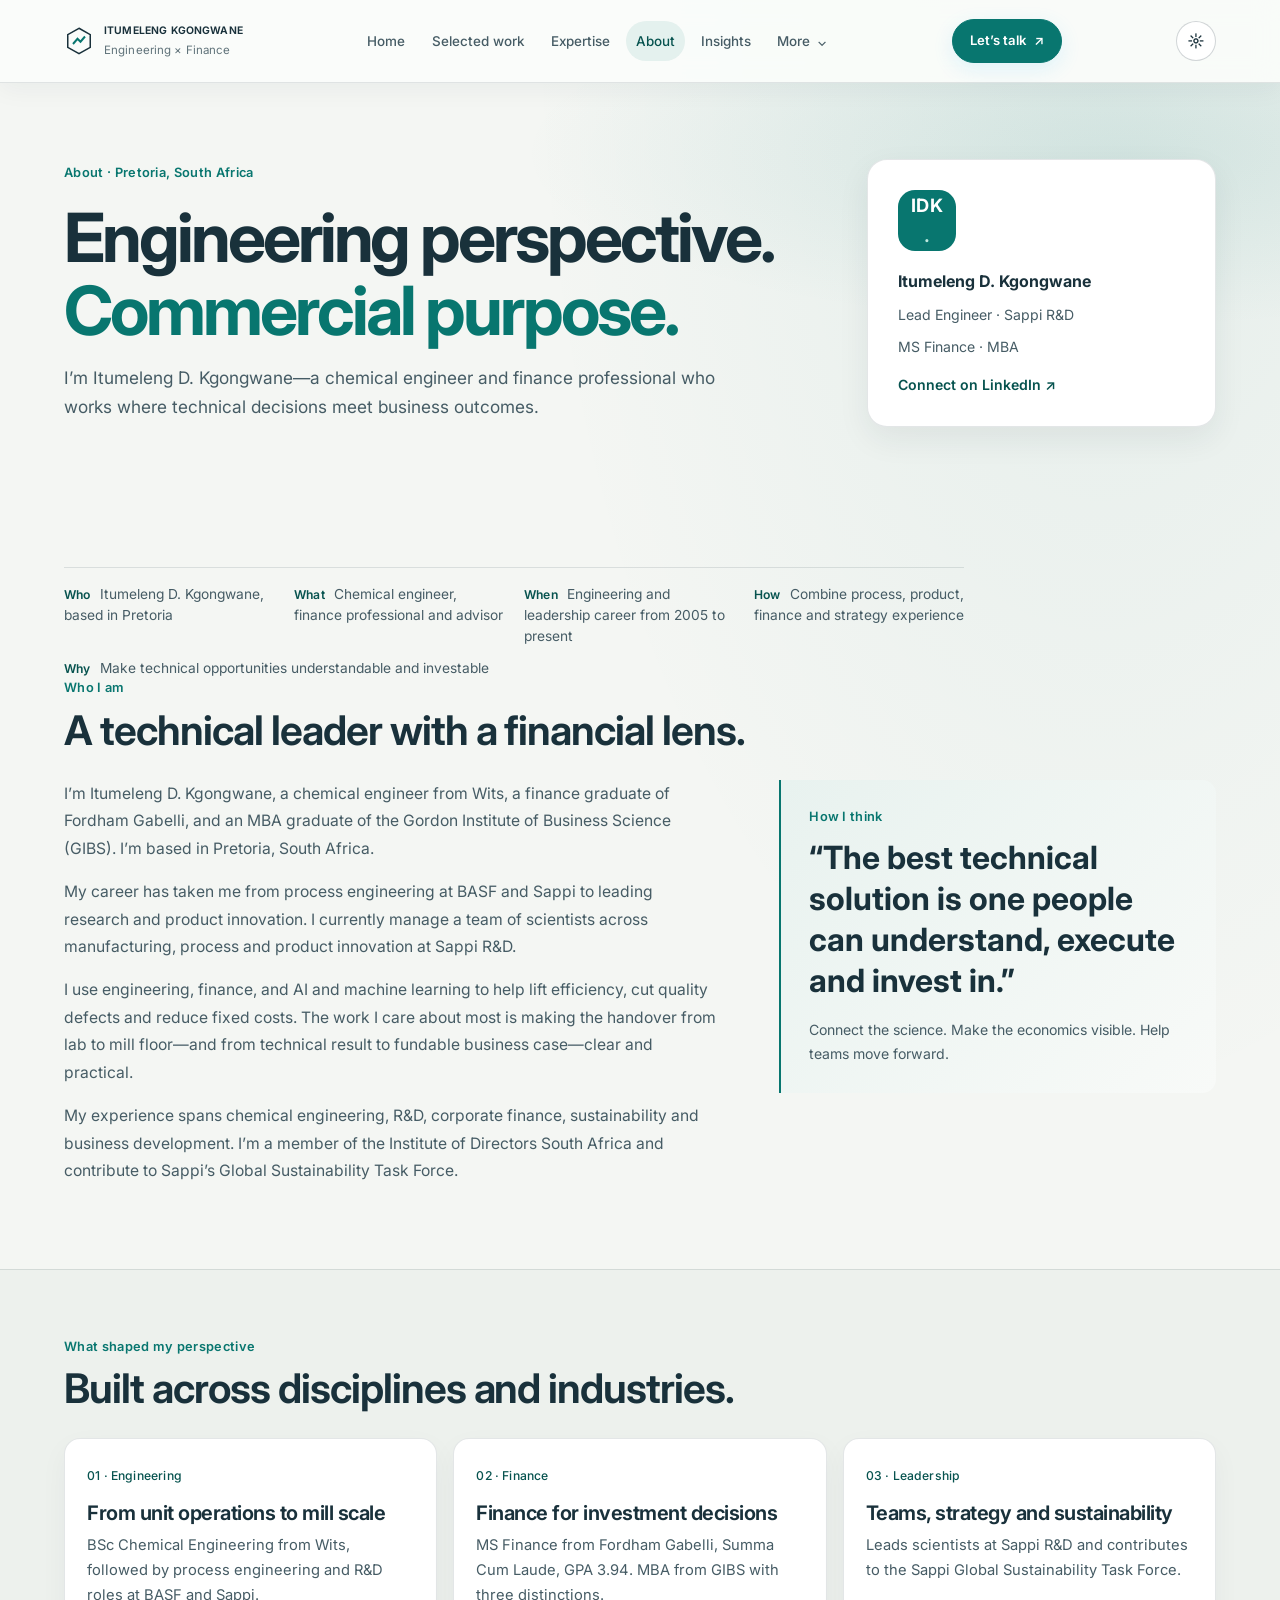
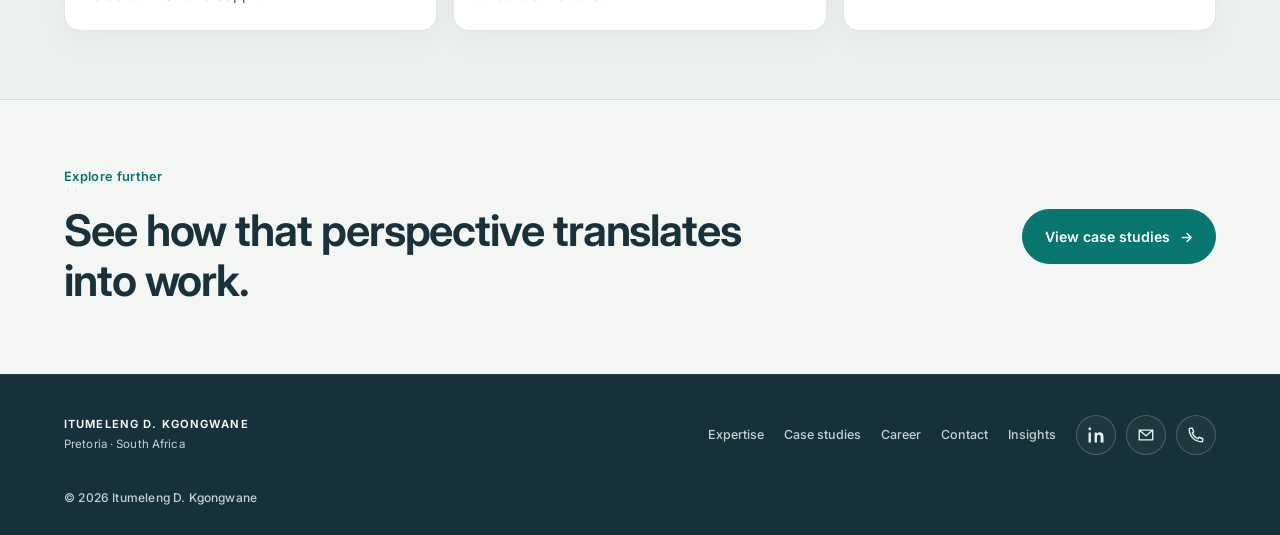
==== commit c47ca338: "index.html" ====
--- a/about.html
+++ b/about.html
@@ -8,7 +8,7 @@
 <link href="https://fonts.googleapis.com/css2?family=Inter:wght@400;500;600;700&display=swap" rel="stylesheet"><script src="theme.js"></script><link rel="stylesheet" href="style.css">
 </head>
 <body><a class="skip-link" href="#main">Skip to content</a>
-<header class="nav"><div class="wrap"><a class="brand" href="index.html"><svg class="logo" viewBox="0 0 40 40" fill="none" aria-hidden="true"><path d="M20 3L35 11.5V28.5L20 37L5 28.5V11.5Z" stroke="#fff" stroke-width="2"/><path d="M12 24L18 17L22 21L28 14" stroke="#38bdf8" stroke-width="2.6"/></svg><span><b>ITUMELENG KGONGWANE</b><small>Engineering × Finance</small></span></a><button class="menu-btn" type="button" aria-label="Open menu" aria-expanded="false" aria-controls="main-navigation">Menu</button><nav class="links" id="main-navigation" aria-label="Main navigation"><a href="index.html">Home</a><a class="active" aria-current="page" href="about.html">About</a><a href="expertise.html">Expertise</a><a href="work.html">Case studies</a><a href="career.html">Career</a><a href="awards.html">Awards</a><a href="insights.html">Insights</a><a href="search.html">Search</a><a href="contact.html">Contact</a></nav><a class="btn primary nav-cta" href="https://www.linkedin.com/in/itumelengidk/" target="_blank" rel="noopener noreferrer" aria-label="Connect with Itumeleng on LinkedIn"><span class="linkedin-mark" aria-hidden="true">in</span><span class="nav-cta-label">Connect on LinkedIn</span><span class="nav-cta-arrow" aria-hidden="true">↗</span></a></div></header>
+<header class="nav"><div class="wrap"><a class="brand" href="index.html"><svg class="logo" viewBox="0 0 40 40" fill="none" aria-hidden="true"><path d="M20 3L35 11.5V28.5L20 37L5 28.5V11.5Z" stroke="#fff" stroke-width="2"/><path d="M12 24L18 17L22 21L28 14" stroke="#38bdf8" stroke-width="2.6"/></svg><span><b>ITUMELENG KGONGWANE</b><small>Engineering × Finance</small></span></a><button class="menu-btn" type="button" aria-label="Open menu" aria-expanded="false" aria-controls="main-navigation">Menu</button><nav class="links" id="main-navigation" aria-label="Main navigation"><a href="index.html">Home</a><a href="work.html">Selected work</a><a href="expertise.html">Expertise</a><a class="active" aria-current="page" href="about.html">About</a><a href="insights.html">Insights</a><details class="nav-more"><summary>More</summary><div class="nav-more-links"><a href="career.html">Career</a><a href="awards.html">Awards</a><a href="search.html">Search</a><a href="contact.html">Contact</a></div></details></nav><a class="btn primary nav-cta" href="contact.html"><span>Let’s talk</span><span aria-hidden="true">↗</span></a></div></header>
 <main id="main" class="subpage">
   <section class="page-hero"><div class="wrap page-hero-grid"><div><div class="eyebrow">About · Pretoria, South Africa</div><h1>Engineering perspective.<br><span class="cy">Commercial purpose.</span></h1><p class="lead">I’m Itumeleng D. Kgongwane—a chemical engineer and finance professional who works where technical decisions meet business outcomes.</p></div><aside class="page-identity"><div class="identity-monogram">IDK<span>.</span></div><b>Itumeleng D. Kgongwane</b><span>Lead Engineer · Sappi R&amp;D</span><span>MS Finance · MBA</span><a href="https://www.linkedin.com/in/itumelengidk/" target="_blank" rel="noopener noreferrer">Connect on LinkedIn ↗</a></aside></div></section>
   <section class="page-section"><div class="wrap">
--- a/style.css
+++ b/style.css
@@ -2259,3 +2259,293 @@
 :root[data-theme="dark"] .home-updates{background:transparent}
 :root[data-theme="dark"] .testimonial-note{color:var(--body)}
 :root[data-theme="dark"] .article-reader-image{border:1px solid var(--line)}
+
+/* Primary navigation: five destinations, grouped secondary pages, one clear action */
+@media(min-width:1001px){
+  .nav .wrap{min-height:82px}
+  .nav .menu-btn{display:none}
+  .nav .links{
+    position:static;
+    display:flex;
+    align-items:center;
+    flex-direction:row;
+    gap:clamp(2px,.45vw,8px);
+    padding:0;
+    border:0;
+    background:transparent;
+    box-shadow:none;
+  }
+  .nav .links>a,.nav .nav-more>summary{
+    min-height:40px;
+    display:inline-flex;
+    align-items:center;
+    padding:8px clamp(7px,.8vw,12px);
+    border:0;
+    border-radius:999px;
+    color:var(--body);
+    font:500 .84rem Inter,sans-serif;
+    white-space:nowrap;
+    cursor:pointer;
+    transition:background-color .2s,color .2s;
+  }
+  .nav .links>a{width:auto}
+  .nav .theme-toggle{width:40px;min-width:40px;padding:0}
+  .nav .theme-toggle-label{display:none}
+  .nav .links>a:hover,.nav .links>a[aria-current="page"],
+  .nav .nav-more>summary:hover,.nav .nav-more[open]>summary{
+    background:rgba(8,118,111,.09);
+    color:var(--cyd);
+  }
+  .nav-more{position:relative}
+  .nav-more>summary{list-style:none}
+  .nav-more>summary::-webkit-details-marker{display:none}
+  .nav-more>summary::after{content:"⌄";margin-left:7px;font-size:.8rem}
+  .nav-more-links{
+    position:absolute;
+    z-index:60;
+    top:calc(100% + 10px);
+    right:0;
+    min-width:180px;
+    display:none;
+    gap:4px;
+    padding:8px;
+    border:1px solid var(--line);
+    border-radius:14px;
+    background:var(--card);
+    box-shadow:0 18px 38px rgba(25,49,59,.14);
+  }
+  .nav-more[open] .nav-more-links{display:grid}
+  .nav .nav-more-links a{
+    min-height:40px;
+    padding:9px 12px;
+    border:0;
+    border-radius:9px;
+    color:var(--body);
+    font-size:.86rem;
+  }
+  .nav .nav-more-links a:hover,.nav .nav-more-links a[aria-current="page"]{
+    background:rgba(8,118,111,.09);
+    color:var(--cyd);
+  }
+  .nav .nav-cta{
+    display:inline-flex;
+    width:auto;
+    min-width:0;
+    height:44px;
+    padding:0 17px;
+    flex:none;
+    justify-content:center;
+    gap:8px;
+    border-radius:999px;
+    font-size:.82rem;
+    white-space:nowrap;
+  }
+  .nav .nav-cta span{display:inline}
+}
+@media(max-width:1000px){
+  .nav .wrap{height:auto;min-height:72px}
+  .nav .links{
+    position:absolute;
+    top:100%;
+    left:0;
+    right:0;
+    display:none;
+    flex-direction:column;
+    align-items:stretch;
+    gap:4px;
+    max-height:calc(100dvh - 72px);
+    overflow-y:auto;
+    padding:12px clamp(20px,5vw,44px) 20px;
+    border-bottom:1px solid var(--line);
+    background:var(--card);
+    box-shadow:0 18px 28px rgba(25,49,59,.12);
+  }
+  .nav .links.open{display:flex}
+  .nav .links>a,.nav .nav-more>summary{
+    min-height:46px;
+    display:flex;
+    align-items:center;
+    padding:10px 12px;
+    border:0;
+    border-radius:10px;
+    color:var(--body);
+    font-size:.94rem;
+  }
+  .nav .links>a:hover,.nav .links>a[aria-current="page"],
+  .nav .nav-more>summary:hover,.nav .nav-more[open]>summary{
+    background:rgba(8,118,111,.09);
+    color:var(--cyd);
+  }
+  .nav-more>summary{list-style:none;cursor:pointer}
+  .nav-more>summary::-webkit-details-marker{display:none}
+  .nav-more>summary::after{content:"⌄";margin-left:auto}
+  .nav-more[open]>summary::after{content:"⌃"}
+  .nav-more-links{display:none;gap:3px;padding:2px 0 6px 14px}
+  .nav-more[open] .nav-more-links{display:grid}
+  .nav .nav-more-links a{
+    min-height:42px;
+    display:flex;
+    align-items:center;
+    padding:9px 12px;
+    border-radius:9px;
+    color:var(--body);
+    font-size:.9rem;
+  }
+  .nav .nav-more-links a:hover,.nav .nav-more-links a[aria-current="page"]{
+    background:rgba(8,118,111,.09);
+    color:var(--cyd);
+  }
+  .nav .menu-btn{display:block}
+  .nav .nav-cta{
+    display:inline-flex;
+    width:auto;
+    min-width:0;
+    height:42px;
+    padding:0 13px;
+    flex:none;
+    gap:7px;
+    border-radius:999px;
+    font-size:.78rem;
+  }
+  .nav .nav-cta span{display:inline}
+  .nav .nav-cta span[aria-hidden="true"]{font-size:.9rem}
+  .nav .theme-toggle{width:40px;min-width:40px;padding:0}
+  .nav .theme-toggle-label{display:none}
+}
+@media(max-width:560px){
+  .nav .wrap{height:auto;min-height:66px;gap:9px}
+  .nav .brand{gap:9px;min-width:0}
+  .nav .brand .logo{width:30px;height:30px}
+  .nav .brand b{font-size:.64rem;letter-spacing:0}
+  .nav .brand small{font-size:.54rem;letter-spacing:0}
+  .nav .menu-btn{padding:8px 11px;font-size:.75rem}
+  .nav .nav-cta{display:none}
+  .nav .links{max-height:calc(100dvh - 66px)}
+  .nav .nav-more-links{padding-left:12px}
+}
+
+.nav .links a:focus-visible,.nav .nav-more summary:focus-visible,
+.nav .nav-more-links a:focus-visible,.nav .nav-cta:focus-visible{
+  outline:2px solid var(--cy);
+  outline-offset:2px;
+}
+:root[data-theme="dark"] .nav .links>a:hover,
+:root[data-theme="dark"] .nav .links>a[aria-current="page"],
+:root[data-theme="dark"] .nav .nav-more>summary:hover,
+:root[data-theme="dark"] .nav .nav-more[open]>summary,
+:root[data-theme="dark"] .nav .nav-more-links a:hover,
+:root[data-theme="dark"] .nav .nav-more-links a[aria-current="page"]{
+  background:rgba(56,189,248,.13);
+  color:#bfeaff;
+}
+:root[data-theme="dark"] .nav-more-links{
+  border-color:var(--line);
+  background:var(--card);
+  box-shadow:0 18px 38px rgba(0,0,0,.32);
+}
+:root[data-theme="dark"] .nav .nav-more-links a{color:var(--body)}
+:root[data-theme="dark"] .nav .nav-more-links a:hover,
+:root[data-theme="dark"] .nav .nav-more-links a[aria-current="page"]{color:#bfeaff}
+:root[data-theme="dark"] .nav .links.open{background:var(--card)}
+:root[data-theme="dark"] .nav .nav-cta{background:var(--cy);color:#0a1628}
+:root[data-theme="dark"] .nav .nav-cta:hover{background:var(--cy2)}
+
+/* Empty publishing slots are explicit invitations, not fabricated content. */
+.content-placeholder-card{
+  min-height:340px;
+  border-style:dashed;
+  background:linear-gradient(155deg,var(--card),var(--bg2));
+  box-shadow:none;
+}
+.content-placeholder-card:hover{transform:none;box-shadow:none}
+.content-placeholder-card .content-image-placeholder{
+  min-height:150px;
+  border:0;
+  border-bottom:1px dashed var(--line2);
+  background:
+    radial-gradient(ellipse at 70% 22%,rgba(8,118,111,.11),transparent 52%),
+    linear-gradient(145deg,var(--bg2),var(--card));
+}
+.content-placeholder-note{
+  margin-top:auto;
+  padding-top:14px;
+  color:var(--cyd);
+  font-size:.78rem;
+  font-weight:600;
+}
+.content-placeholder-card .content-card-copy{min-height:188px}
+:root[data-theme="dark"] .content-placeholder-card{
+  border-color:var(--line2);
+  background:linear-gradient(155deg,var(--card),var(--bg2));
+}
+:root[data-theme="dark"] .content-placeholder-card .content-image-placeholder{
+  border-color:var(--line);
+  background:
+    radial-gradient(ellipse at 70% 22%,rgba(56,189,248,.13),transparent 52%),
+    linear-gradient(145deg,var(--bg2),var(--card));
+}
+:root[data-theme="dark"] .content-placeholder-note{color:var(--cy2)}
+
+.owner-portrait{
+  overflow:hidden;
+  margin:0;
+  border:1px solid var(--line);
+  border-radius:24px;
+  background:var(--card);
+  box-shadow:0 18px 42px rgba(25,49,59,.1);
+}
+.owner-photo-space{
+  min-height:0;
+  aspect-ratio:4/4.25;
+  display:grid;
+  place-items:center;
+  padding:24px;
+  border:0;
+  border-radius:0;
+  background:
+    radial-gradient(ellipse at 68% 20%,rgba(8,118,111,.18),transparent 48%),
+    linear-gradient(145deg,#e7efeb,#cbdcd5);
+  color:#325b5a;
+}
+.owner-photo-space::before{inset:12px;border-radius:16px}
+.owner-photo-space span{max-width:16ch}
+.owner-photo-image{
+  display:block;
+  width:100%;
+  aspect-ratio:4/4.25;
+  object-fit:cover;
+}
+.owner-portrait figcaption{display:grid;gap:4px;padding:20px 22px 22px}
+.owner-portrait figcaption>span{color:var(--muted);font-size:.8rem}
+.owner-portrait figcaption>b{color:var(--text);font-size:1.04rem}
+.owner-portrait figcaption>small{color:var(--body);font-size:.82rem}
+.nav .nav-more.has-current>summary{color:var(--cyd)}
+:root[data-theme="dark"] .owner-portrait{
+  border-color:var(--line);
+  background:var(--card);
+  box-shadow:0 18px 42px rgba(0,0,0,.2);
+}
+:root[data-theme="dark"] .owner-photo-space{
+  background:
+    radial-gradient(ellipse at 68% 20%,rgba(56,189,248,.22),transparent 48%),
+    linear-gradient(145deg,#283b59,#111b2d);
+  color:#d5e8e8;
+}
+:root[data-theme="dark"] .owner-photo-space::before{border-color:rgba(125,211,252,.12)}
+:root[data-theme="dark"] .owner-portrait figcaption>b{color:var(--text)}
+:root[data-theme="dark"] .owner-portrait figcaption>span,
+:root[data-theme="dark"] .owner-portrait figcaption>small{color:var(--body)}
+:root[data-theme="dark"] .nav .nav-more.has-current>summary{color:#bfeaff}
+
+@media(max-width:900px){
+  .linkedin-card-grid{grid-template-columns:repeat(2,minmax(0,1fr))}
+}
+@media(max-width:560px){
+  .content-placeholder-card{min-height:0}
+  .content-placeholder-card .content-card-copy{min-height:168px}
+  .owner-photo-space,.owner-photo-image{aspect-ratio:16/12}
+  .owner-portrait figcaption{padding:16px 18px 18px}
+}
+@media(prefers-reduced-motion:reduce){
+  .theme-toggle,.content-card{transition:none}
+}
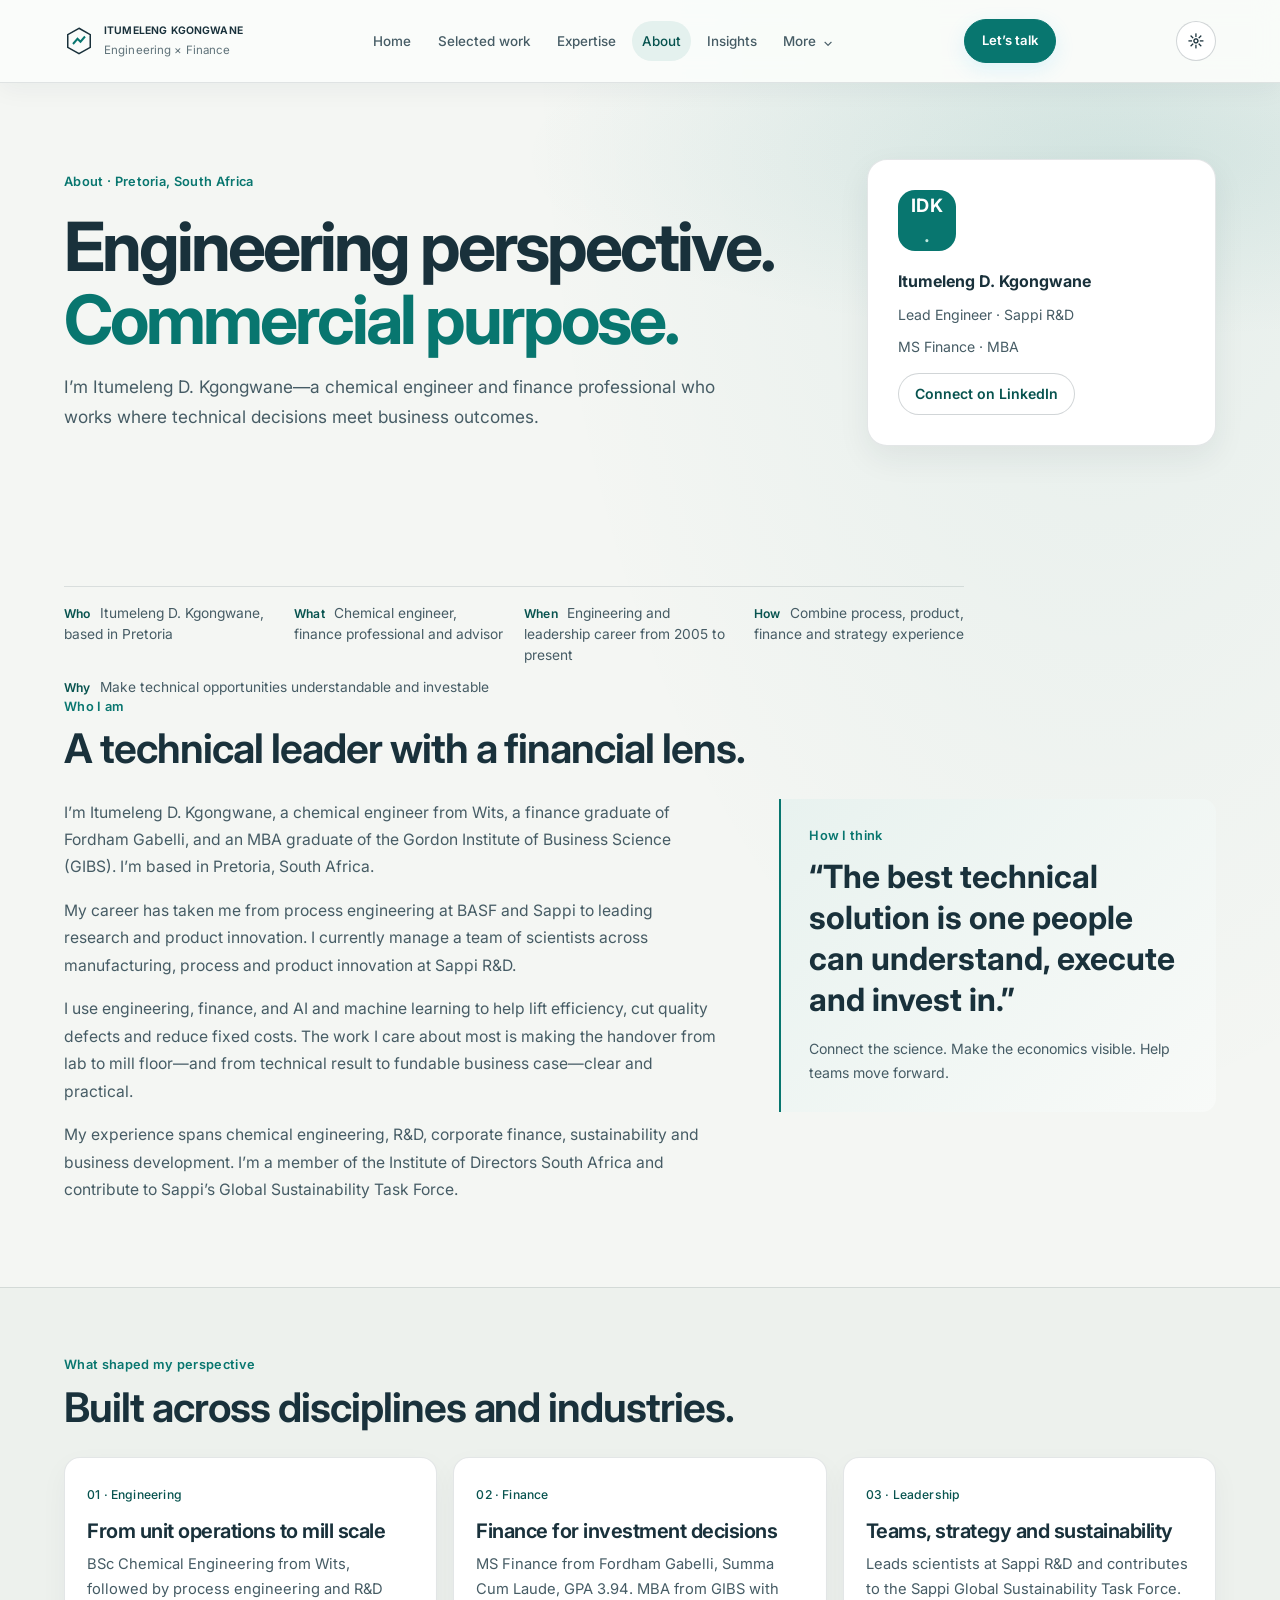
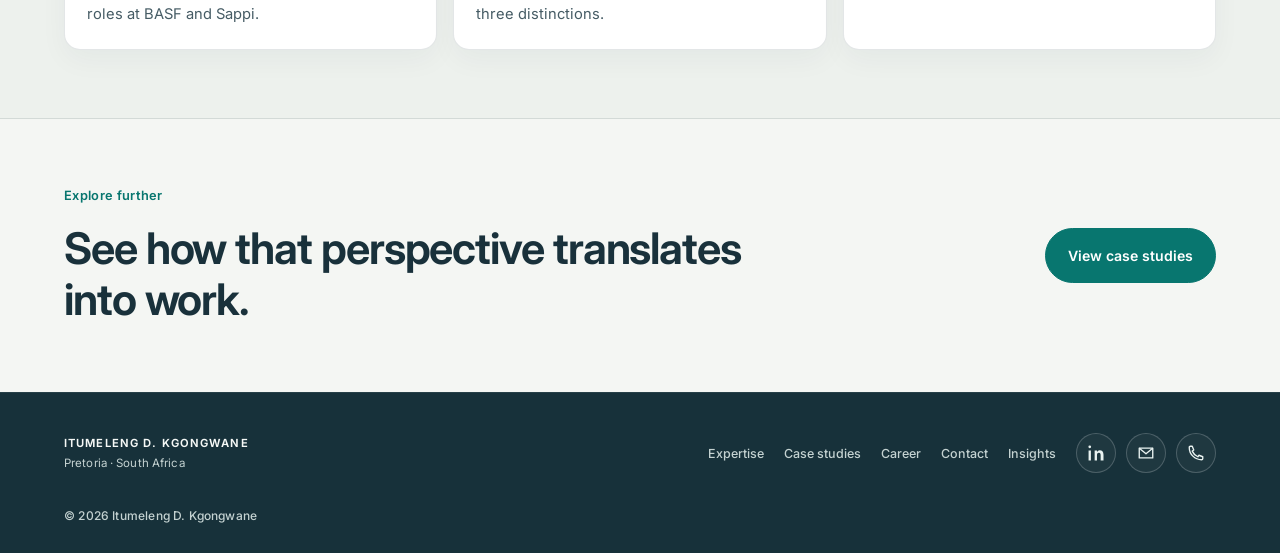
==== commit 656dcb57: "index.html" ====
--- a/about.html
+++ b/about.html
@@ -3,25 +3,60 @@
 <head>
 <meta charset="utf-8"><meta name="viewport" content="width=device-width,initial-scale=1">
 <meta name="description" content="Learn about Itumeleng D. Kgongwane, his chemical engineering and finance background, and how he approaches turning technical work into business value.">
+<meta property="og:title" content="About Itumeleng | Itumeleng Kgongwane"><meta property="og:description" content="Learn about Itumeleng D. Kgongwane, his chemical engineering and finance background, and how he approaches turning technical work into business value."><meta property="og:type" content="website">
 <title>About Itumeleng | Itumeleng Kgongwane</title>
+<script type="application/ld+json">
+{
+  "@context": "https://schema.org",
+  "@type": "ProfilePage",
+  "mainEntity": {
+    "@type": "Person",
+    "name": "Itumeleng D. Kgongwane",
+    "description": "Chemical engineer and finance professional working where technical decisions meet business outcomes.",
+    "jobTitle": "Lead Engineer",
+    "worksFor": {
+      "@type": "Organization",
+      "name": "Sappi"
+    },
+    "sameAs": [
+      "https://www.linkedin.com/in/itumelengidk/"
+    ],
+    "alumniOf": [
+      {
+        "@type": "EducationalOrganization",
+        "name": "University of the Witwatersrand"
+      },
+      {
+        "@type": "EducationalOrganization",
+        "name": "Fordham University, Gabelli School of Business"
+      },
+      {
+        "@type": "EducationalOrganization",
+        "name": "Gordon Institute of Business Science"
+      }
+    ]
+  }
+}
+</script>
 <link rel="preconnect" href="https://fonts.googleapis.com"><link rel="preconnect" href="https://fonts.gstatic.com" crossorigin>
 <link href="https://fonts.googleapis.com/css2?family=Inter:wght@400;500;600;700&display=swap" rel="stylesheet"><script src="theme.js"></script><link rel="stylesheet" href="style.css">
 </head>
 <body><a class="skip-link" href="#main">Skip to content</a>
-<header class="nav"><div class="wrap"><a class="brand" href="index.html"><svg class="logo" viewBox="0 0 40 40" fill="none" aria-hidden="true"><path d="M20 3L35 11.5V28.5L20 37L5 28.5V11.5Z" stroke="#fff" stroke-width="2"/><path d="M12 24L18 17L22 21L28 14" stroke="#38bdf8" stroke-width="2.6"/></svg><span><b>ITUMELENG KGONGWANE</b><small>Engineering × Finance</small></span></a><button class="menu-btn" type="button" aria-label="Open menu" aria-expanded="false" aria-controls="main-navigation">Menu</button><nav class="links" id="main-navigation" aria-label="Main navigation"><a href="index.html">Home</a><a href="work.html">Selected work</a><a href="expertise.html">Expertise</a><a class="active" aria-current="page" href="about.html">About</a><a href="insights.html">Insights</a><details class="nav-more"><summary>More</summary><div class="nav-more-links"><a href="career.html">Career</a><a href="awards.html">Awards</a><a href="search.html">Search</a><a href="contact.html">Contact</a></div></details></nav><a class="btn primary nav-cta" href="contact.html"><span>Let’s talk</span><span aria-hidden="true">↗</span></a></div></header>
+<header class="nav"><div class="wrap"><a class="brand" href="index.html"><svg class="logo" viewBox="0 0 40 40" fill="none" aria-hidden="true"><path d="M20 3L35 11.5V28.5L20 37L5 28.5V11.5Z" stroke="#fff" stroke-width="2"/><path d="M12 24L18 17L22 21L28 14" stroke="#38bdf8" stroke-width="2.6"/></svg><span><b>ITUMELENG KGONGWANE</b><small>Engineering × Finance</small></span></a><button class="menu-btn" type="button" aria-label="Open menu" aria-expanded="false" aria-controls="main-navigation">Menu</button><nav class="links" id="main-navigation" aria-label="Main navigation"><a href="index.html">Home</a><a href="work.html">Selected work</a><a href="expertise.html">Expertise</a><a class="active" aria-current="page" href="about.html">About</a><a href="insights.html">Insights</a><details class="nav-more"><summary>More</summary><div class="nav-more-links"><a href="career.html">Career</a><a href="awards.html">Awards</a><a href="resources.html">Resources</a><a href="search.html">Search</a><a href="contact.html">Contact</a></div></details></nav><a class="btn primary nav-cta" href="contact.html"><span>Let’s talk</span></a></div></header>
 <main id="main" class="subpage">
-  <section class="page-hero"><div class="wrap page-hero-grid"><div><div class="eyebrow">About · Pretoria, South Africa</div><h1>Engineering perspective.<br><span class="cy">Commercial purpose.</span></h1><p class="lead">I’m Itumeleng D. Kgongwane—a chemical engineer and finance professional who works where technical decisions meet business outcomes.</p></div><aside class="page-identity"><div class="identity-monogram">IDK<span>.</span></div><b>Itumeleng D. Kgongwane</b><span>Lead Engineer · Sappi R&amp;D</span><span>MS Finance · MBA</span><a href="https://www.linkedin.com/in/itumelengidk/" target="_blank" rel="noopener noreferrer">Connect on LinkedIn ↗</a></aside></div></section>
+  <section class="page-hero"><div class="wrap page-hero-grid"><div><div class="eyebrow">About · Pretoria, South Africa</div><h1>Engineering perspective.<br><span class="cy">Commercial purpose.</span></h1><p class="lead">I’m Itumeleng D. Kgongwane—a chemical engineer and finance professional who works where technical decisions meet business outcomes.</p></div><aside class="page-identity"><div class="identity-monogram">IDK<span>.</span></div><b>Itumeleng D. Kgongwane</b><span>Lead Engineer · Sappi R&amp;D</span><span>MS Finance · MBA</span><a class="text-link" href="https://www.linkedin.com/in/itumelengidk/" target="_blank" rel="noopener noreferrer">Connect on LinkedIn</a></aside></div></section>
   <section class="page-section"><div class="wrap">
     <div class="page-facts"><span><b>Who</b> Itumeleng D. Kgongwane, based in Pretoria</span><span><b>What</b> Chemical engineer, finance professional and advisor</span><span><b>When</b> Engineering and leadership career from 2005 to present</span><span><b>How</b> Combine process, product, finance and strategy experience</span><span><b>Why</b> Make technical opportunities understandable and investable</span></div>
     <div class="content-heading"><div class="eyebrow">Who I am</div><h2>A technical leader with a financial lens.</h2></div>
     <div class="story-grid"><div class="story-copy"><p>I’m Itumeleng D. Kgongwane, a chemical engineer from Wits, a finance graduate of Fordham Gabelli, and an MBA graduate of the Gordon Institute of Business Science (GIBS). I’m based in Pretoria, South Africa.</p><p>My career has taken me from process engineering at BASF and Sappi to leading research and product innovation. I currently manage a team of scientists across manufacturing, process and product innovation at Sappi R&amp;D.</p><p>I use engineering, finance, and AI and machine learning to help lift efficiency, cut quality defects and reduce fixed costs. The work I care about most is making the handover from lab to mill floor—and from technical result to fundable business case—clear and practical.</p><p>My experience spans chemical engineering, R&amp;D, corporate finance, sustainability and business development. I’m a member of the Institute of Directors South Africa and contribute to Sappi’s Global Sustainability Task Force.</p></div><aside class="principle-card"><div class="eyebrow">How I think</div><blockquote>“The best technical solution is one people can understand, execute and invest in.”</blockquote><p>Connect the science. Make the economics visible. Help teams move forward.</p></aside></div>
   </div></section>
   <section class="page-section page-section-alt"><div class="wrap"><div class="content-heading"><div class="eyebrow">What shaped my perspective</div><h2>Built across disciplines and industries.</h2></div><div class="credential-grid"><article><span>01 · Engineering</span><h3>From unit operations to mill scale</h3><p>BSc Chemical Engineering from Wits, followed by process engineering and R&amp;D roles at BASF and Sappi.</p></article><article><span>02 · Finance</span><h3>Finance for investment decisions</h3><p>MS Finance from Fordham Gabelli, Summa Cum Laude, GPA 3.94. MBA from GIBS with three distinctions.</p></article><article><span>03 · Leadership</span><h3>Teams, strategy and sustainability</h3><p>Leads scientists at Sappi R&amp;D and contributes to the Sappi Global Sustainability Task Force.</p></article></div></div></section>
-  <section class="page-section"><div class="wrap page-next"><div><div class="eyebrow">Explore further</div><h2>See how that perspective translates into work.</h2></div><a class="btn primary" href="work.html">View case studies <span aria-hidden="true">→</span></a></div></section>
+  <section class="page-section"><div class="wrap page-next"><div><div class="eyebrow">Explore further</div><h2>See how that perspective translates into work.</h2></div><a class="btn primary" href="work.html">View case studies</a></div></section>
 </main>
 <footer><div class="wrap footer-inner"><a class="brand" href="index.html"><span><b>ITUMELENG D. KGONGWANE</b><small>Pretoria · South Africa</small></span></a><nav aria-label="Footer navigation"><a href="expertise.html">Expertise</a><a href="work.html">Case studies</a><a href="career.html">Career</a><a href="contact.html">Contact</a><a href="insights.html">Insights</a></nav><div class="footer-social" aria-label="Contact Itumeleng">
 <a href="https://www.linkedin.com/in/itumelengidk/" target="_blank" rel="noopener noreferrer" aria-label="LinkedIn profile"><svg viewBox="0 0 24 24" aria-hidden="true"><path d="M5.2 8.6H2.1V22h3.1V8.6ZM3.65 2A1.8 1.8 0 1 0 3.7 5.6 1.8 1.8 0 0 0 3.65 2ZM22 14.3c0-4-2.1-5.9-4.9-5.9a4.2 4.2 0 0 0-3.8 2.1V8.6h-3.1V22h3.1v-6.6c0-1.8.35-3.6 2.6-3.6s2.3 2.1 2.3 3.7V22H22v-7.7Z"/></svg></a>
 <a href="mailto:kgongwane@icloud.com" aria-label="Send an email"><svg viewBox="0 0 24 24" aria-hidden="true"><path d="M3 5.5h18v13H3z"/><path d="m3.5 6 8.5 7 8.5-7"/></svg></a>
 <a href="tel:+27829730324" aria-label="Call Itumeleng"><svg viewBox="0 0 24 24" aria-hidden="true"><path d="M7 3H4.5A1.5 1.5 0 0 0 3 4.5C3 13.6 10.4 21 19.5 21a1.5 1.5 0 0 0 1.5-1.5V17l-5-2-1.5 2a14 14 0 0 1-7.5-7.5L9 8 7 3Z"/></svg></a>
 </div><span class="copyright">© 2026 Itumeleng D. Kgongwane</span></div></footer><script src="script.js"></script>
+<script src="site.js"></script>
 </body></html>
--- a/style.css
+++ b/style.css
@@ -2020,6 +2020,147 @@
   .showcase-intro{margin-top:12px}
 }
 
+.text-link{
+  min-height:42px;
+  justify-content:center;
+  padding:9px 16px;
+  border:1px solid var(--line2);
+  border-radius:999px;
+  background:var(--card);
+  color:var(--cyd);
+  text-decoration:none;
+  transition:background-color .2s,border-color .2s,color .2s;
+}
+.text-link:hover{
+  border-color:var(--cy);
+  background:var(--cy);
+  color:#08212c;
+  text-decoration:none;
+}
+:root[data-theme="dark"] .text-link{color:var(--cy2)}
+:root[data-theme="dark"] .text-link:hover{color:#08212c}
+.text-link:focus-visible,.featured-action:focus-visible{
+  outline:3px solid var(--cy);
+  outline-offset:3px;
+}
+.featured-carousel .carousel-arrow{
+  width:auto;
+  min-width:86px;
+  height:44px;
+  padding:0 14px;
+  border-radius:999px;
+  font-size:.72rem;
+  letter-spacing:.04em;
+}
+
+.resource-layout{
+  display:grid;
+  grid-template-columns:minmax(240px,.72fr) minmax(0,1.28fr);
+  gap:clamp(28px,6vw,82px);
+  align-items:start;
+}
+.resource-intro{
+  position:sticky;
+  top:120px;
+  padding:clamp(22px,3vw,34px);
+  border:1px solid var(--line);
+  border-radius:20px;
+  background:var(--card);
+}
+.resource-intro h2{margin-bottom:16px;font-size:clamp(1.7rem,3vw,2.4rem)}
+.resource-intro>p{margin-top:14px;color:var(--body);font-size:.92rem}
+.resource-intro .resource-progress{color:var(--cyd);font-weight:700}
+:root[data-theme="dark"] .resource-intro .resource-progress{color:var(--cy2)}
+.resource-storage-note{font-size:.8rem!important}
+.resource-actions{display:grid;gap:10px;margin-top:22px}
+.resource-actions .btn{justify-content:center;padding:13px 18px;font-size:.7rem;letter-spacing:.1em}
+.resource-error{padding:10px;border-left:3px solid #b54d3d;color:#8f3428!important}
+.resource-checklist{display:grid;gap:14px}
+.resource-checklist fieldset{
+  min-width:0;
+  padding:20px;
+  border:1px solid var(--line);
+  border-radius:16px;
+  background:var(--card);
+}
+.resource-checklist legend{
+  padding:0 8px;
+  color:var(--text);
+  font-size:1.04rem;
+  font-weight:700;
+}
+.resource-checklist legend span{
+  margin-right:8px;
+  color:var(--cyd);
+  font:600 .72rem var(--mono);
+}
+:root[data-theme="dark"] .resource-checklist legend span{color:var(--cy2)}
+.resource-checklist label{
+  display:flex;
+  align-items:flex-start;
+  gap:12px;
+  padding:13px 4px;
+  border-top:1px solid var(--line);
+  color:var(--body);
+  cursor:pointer;
+}
+.resource-checklist label:first-of-type{border-top:0}
+.resource-checklist input{
+  width:19px;
+  height:19px;
+  flex:none;
+  margin-top:2px;
+  accent-color:var(--cyd);
+}
+:root[data-theme="dark"] .resource-checklist input{accent-color:var(--cy)}
+.resource-checklist label:focus-within{outline:2px solid var(--cy);outline-offset:3px}
+.resource-home-link{margin-top:22px}
+.insights-filters{
+  display:grid;
+  grid-template-columns:repeat(2,minmax(0,1fr));
+  gap:14px;
+  margin:0 0 22px;
+}
+.insights-filters[hidden]{display:none}
+.insights-filters label{display:grid;gap:6px;color:var(--body);font-size:.82rem;font-weight:600}
+.insights-filters input,.insights-filters select{
+  min-width:0;
+  min-height:46px;
+  padding:10px 12px;
+  border:1px solid var(--line2);
+  border-radius:10px;
+  background:var(--card);
+  color:var(--text);
+  font:400 .9rem Inter,sans-serif;
+}
+.insights-filters input:focus,.insights-filters select:focus{outline:3px solid rgba(8,118,111,.2);border-color:var(--cy)}
+
+@media(max-width:800px){
+  .resource-layout{grid-template-columns:1fr}
+  .resource-intro{position:static}
+}
+@media(max-width:560px){
+  .insights-filters{grid-template-columns:1fr}
+  .featured-carousel .carousel-arrow{min-width:72px;padding:0 10px;font-size:.65rem}
+}
+@media print{
+  body{background:#fff!important;color:#111!important}
+  .nav,footer,.resource-actions,.skip-link,.page-next{display:none!important}
+  main,.page-section,.page-section-alt{background:#fff!important}
+  .page-hero{padding:20px 0}
+  .page-hero h1{font-size:28pt}
+  .resource-layout{display:block}
+  .resource-intro,.resource-checklist fieldset{break-inside:avoid;border:1px solid #999;background:#fff;box-shadow:none}
+  .resource-intro{margin-bottom:16px;padding:14px}
+  .resource-intro h2{font-size:17pt}
+  .resource-intro>p,.resource-checklist label{color:#222!important}
+  .resource-checklist{gap:8px}
+  .resource-checklist fieldset{margin-bottom:8px;padding:10px}
+  .resource-checklist legend,.resource-checklist legend span{color:#111!important}
+  .resource-checklist label{padding:6px 2px}
+  .resource-checklist input{accent-color:#111}
+}
+
 /* The original navy and cyan palette is available as a user-selectable theme. */
 :root[data-theme="dark"]{
   color-scheme:dark;
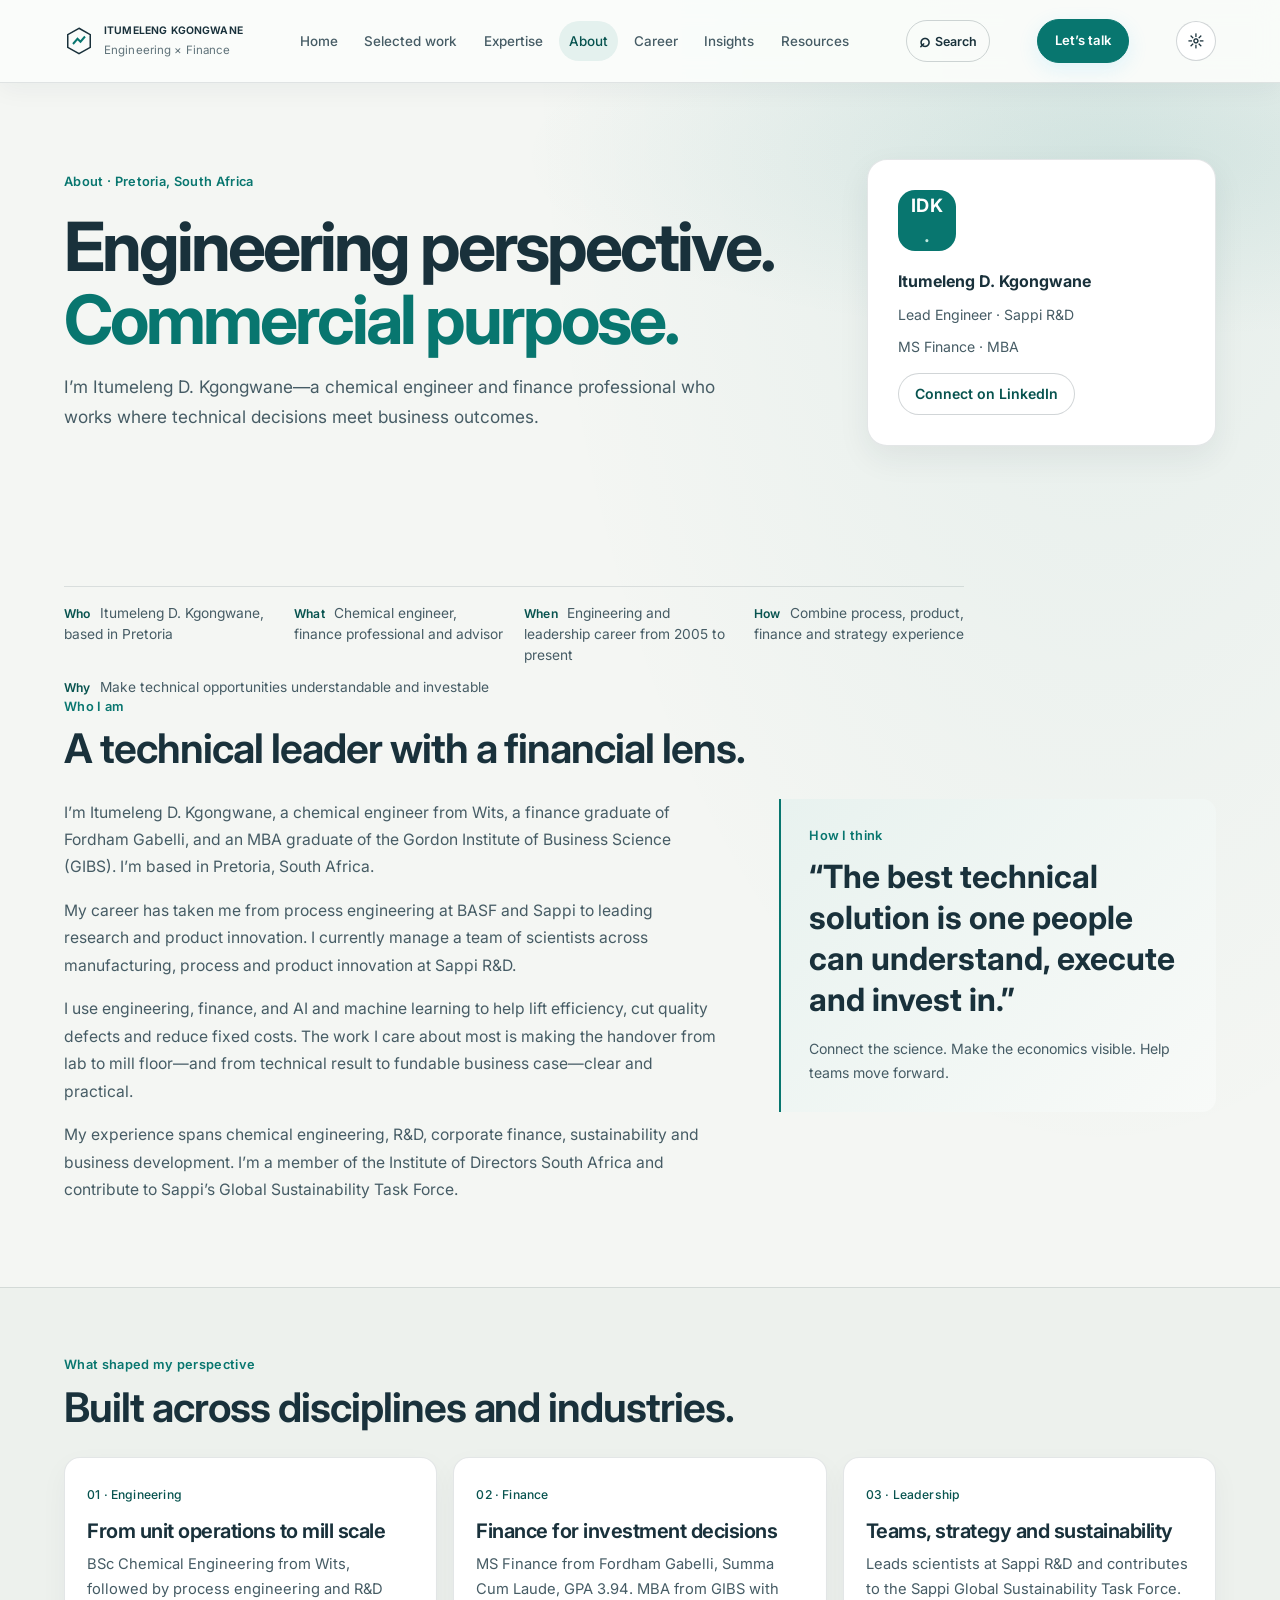
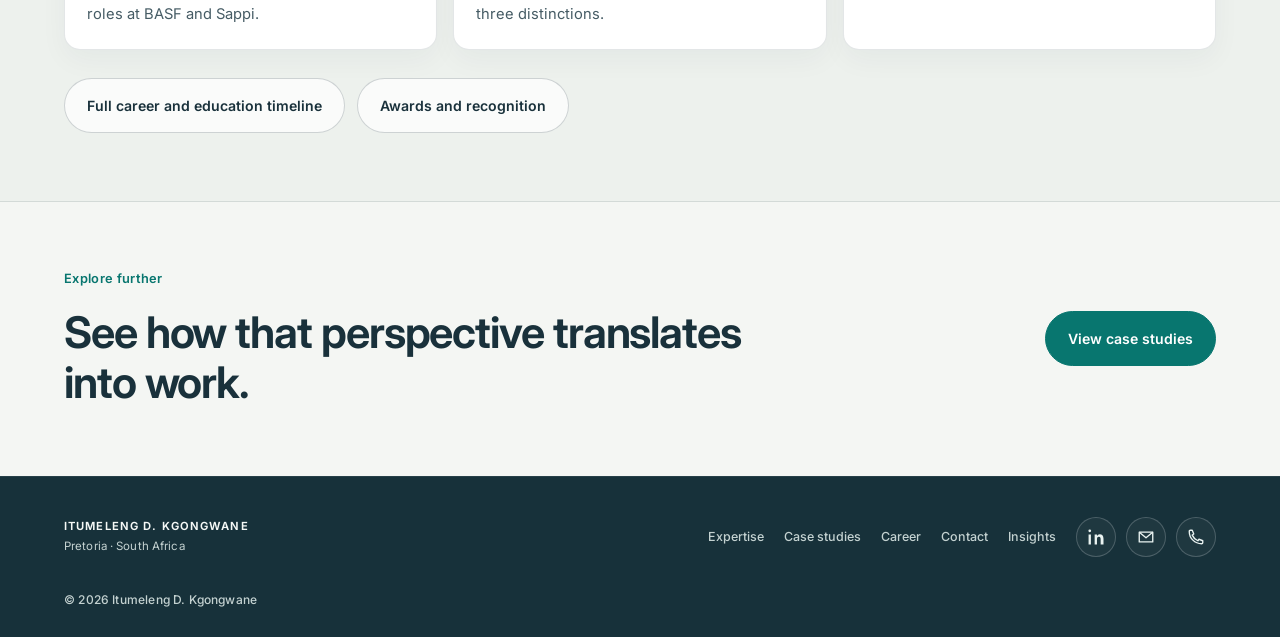
==== commit d05a61da: "index.html" ====
--- a/about.html
+++ b/about.html
@@ -42,7 +42,7 @@
 <link href="https://fonts.googleapis.com/css2?family=Inter:wght@400;500;600;700&display=swap" rel="stylesheet"><script src="theme.js"></script><link rel="stylesheet" href="style.css">
 </head>
 <body><a class="skip-link" href="#main">Skip to content</a>
-<header class="nav"><div class="wrap"><a class="brand" href="index.html"><svg class="logo" viewBox="0 0 40 40" fill="none" aria-hidden="true"><path d="M20 3L35 11.5V28.5L20 37L5 28.5V11.5Z" stroke="#fff" stroke-width="2"/><path d="M12 24L18 17L22 21L28 14" stroke="#38bdf8" stroke-width="2.6"/></svg><span><b>ITUMELENG KGONGWANE</b><small>Engineering × Finance</small></span></a><button class="menu-btn" type="button" aria-label="Open menu" aria-expanded="false" aria-controls="main-navigation">Menu</button><nav class="links" id="main-navigation" aria-label="Main navigation"><a href="index.html">Home</a><a href="work.html">Selected work</a><a href="expertise.html">Expertise</a><a class="active" aria-current="page" href="about.html">About</a><a href="insights.html">Insights</a><details class="nav-more"><summary>More</summary><div class="nav-more-links"><a href="career.html">Career</a><a href="awards.html">Awards</a><a href="resources.html">Resources</a><a href="search.html">Search</a><a href="contact.html">Contact</a></div></details></nav><a class="btn primary nav-cta" href="contact.html"><span>Let’s talk</span></a></div></header>
+<header class="nav"><div class="wrap"><a class="brand" href="index.html"><svg class="logo" viewBox="0 0 40 40" fill="none" aria-hidden="true"><path d="M20 3L35 11.5V28.5L20 37L5 28.5V11.5Z" stroke="#fff" stroke-width="2"/><path d="M12 24L18 17L22 21L28 14" stroke="#38bdf8" stroke-width="2.6"/></svg><span><b>ITUMELENG KGONGWANE</b><small>Engineering × Finance</small></span></a><button class="menu-btn" type="button" aria-label="Open menu" aria-expanded="false" aria-controls="main-navigation">Menu</button><nav class="links" id="main-navigation" aria-label="Main navigation"><a href="index.html">Home</a><a href="work.html">Selected work</a><a href="expertise.html">Expertise</a><a class="active" aria-current="page" href="about.html">About</a><a href="career.html">Career</a><a href="insights.html">Insights</a><a href="resources.html">Resources</a></nav><a class="nav-search" href="search.html" aria-label="Search the portfolio"><span class="nav-search-icon" aria-hidden="true">⌕</span><span>Search</span></a><a class="btn primary nav-cta" href="contact.html"><span>Let’s talk</span></a></div></header>
 <main id="main" class="subpage">
   <section class="page-hero"><div class="wrap page-hero-grid"><div><div class="eyebrow">About · Pretoria, South Africa</div><h1>Engineering perspective.<br><span class="cy">Commercial purpose.</span></h1><p class="lead">I’m Itumeleng D. Kgongwane—a chemical engineer and finance professional who works where technical decisions meet business outcomes.</p></div><aside class="page-identity"><div class="identity-monogram">IDK<span>.</span></div><b>Itumeleng D. Kgongwane</b><span>Lead Engineer · Sappi R&amp;D</span><span>MS Finance · MBA</span><a class="text-link" href="https://www.linkedin.com/in/itumelengidk/" target="_blank" rel="noopener noreferrer">Connect on LinkedIn</a></aside></div></section>
   <section class="page-section"><div class="wrap">
@@ -50,7 +50,9 @@
     <div class="content-heading"><div class="eyebrow">Who I am</div><h2>A technical leader with a financial lens.</h2></div>
     <div class="story-grid"><div class="story-copy"><p>I’m Itumeleng D. Kgongwane, a chemical engineer from Wits, a finance graduate of Fordham Gabelli, and an MBA graduate of the Gordon Institute of Business Science (GIBS). I’m based in Pretoria, South Africa.</p><p>My career has taken me from process engineering at BASF and Sappi to leading research and product innovation. I currently manage a team of scientists across manufacturing, process and product innovation at Sappi R&amp;D.</p><p>I use engineering, finance, and AI and machine learning to help lift efficiency, cut quality defects and reduce fixed costs. The work I care about most is making the handover from lab to mill floor—and from technical result to fundable business case—clear and practical.</p><p>My experience spans chemical engineering, R&amp;D, corporate finance, sustainability and business development. I’m a member of the Institute of Directors South Africa and contribute to Sappi’s Global Sustainability Task Force.</p></div><aside class="principle-card"><div class="eyebrow">How I think</div><blockquote>“The best technical solution is one people can understand, execute and invest in.”</blockquote><p>Connect the science. Make the economics visible. Help teams move forward.</p></aside></div>
   </div></section>
-  <section class="page-section page-section-alt"><div class="wrap"><div class="content-heading"><div class="eyebrow">What shaped my perspective</div><h2>Built across disciplines and industries.</h2></div><div class="credential-grid"><article><span>01 · Engineering</span><h3>From unit operations to mill scale</h3><p>BSc Chemical Engineering from Wits, followed by process engineering and R&amp;D roles at BASF and Sappi.</p></article><article><span>02 · Finance</span><h3>Finance for investment decisions</h3><p>MS Finance from Fordham Gabelli, Summa Cum Laude, GPA 3.94. MBA from GIBS with three distinctions.</p></article><article><span>03 · Leadership</span><h3>Teams, strategy and sustainability</h3><p>Leads scientists at Sappi R&amp;D and contributes to the Sappi Global Sustainability Task Force.</p></article></div></div></section>
+  <section class="page-section page-section-alt"><div class="wrap"><div class="content-heading"><div class="eyebrow">What shaped my perspective</div><h2>Built across disciplines and industries.</h2></div><div class="credential-grid"><article><span>01 · Engineering</span><h3>From unit operations to mill scale</h3><p>BSc Chemical Engineering from Wits, followed by process engineering and R&amp;D roles at BASF and Sappi.</p></article><article><span>02 · Finance</span><h3>Finance for investment decisions</h3><p>MS Finance from Fordham Gabelli, Summa Cum Laude, GPA 3.94. MBA from GIBS with three distinctions.</p></article><article><span>03 · Leadership</span><h3>Teams, strategy and sustainability</h3><p>Leads scientists at Sappi R&amp;D and contributes to the Sappi Global Sustainability Task Force.</p></article></div>
+    <div class="related-destinations"><a class="btn ghost" href="career.html">Full career and education timeline</a><a class="btn ghost" href="awards.html">Awards and recognition</a></div>
+  </div></section>
   <section class="page-section"><div class="wrap page-next"><div><div class="eyebrow">Explore further</div><h2>See how that perspective translates into work.</h2></div><a class="btn primary" href="work.html">View case studies</a></div></section>
 </main>
 <footer><div class="wrap footer-inner"><a class="brand" href="index.html"><span><b>ITUMELENG D. KGONGWANE</b><small>Pretoria · South Africa</small></span></a><nav aria-label="Footer navigation"><a href="expertise.html">Expertise</a><a href="work.html">Case studies</a><a href="career.html">Career</a><a href="contact.html">Contact</a><a href="insights.html">Insights</a></nav><div class="footer-social" aria-label="Contact Itumeleng">
--- a/style.css
+++ b/style.css
@@ -2401,8 +2401,8 @@
 :root[data-theme="dark"] .testimonial-note{color:var(--body)}
 :root[data-theme="dark"] .article-reader-image{border:1px solid var(--line)}
 
-/* Primary navigation: five destinations, grouped secondary pages, one clear action */
-@media(min-width:1001px){
+/* Primary navigation keeps key destinations and search directly available. */
+@media(min-width:1221px){
   .nav .wrap{min-height:82px}
   .nav .menu-btn{display:none}
   .nav .links{
@@ -2483,7 +2483,7 @@
   }
   .nav .nav-cta span{display:inline}
 }
-@media(max-width:1000px){
+@media(max-width:1220px){
   .nav .wrap{height:auto;min-height:72px}
   .nav .links{
     position:absolute;
@@ -2554,15 +2554,66 @@
   .nav .theme-toggle-label{display:none}
 }
 @media(max-width:560px){
-  .nav .wrap{height:auto;min-height:66px;gap:9px}
-  .nav .brand{gap:9px;min-width:0}
+  .nav .wrap{height:auto;min-height:66px;gap:5px}
+  .nav .brand{gap:6px;min-width:0}
   .nav .brand .logo{width:30px;height:30px}
   .nav .brand b{font-size:.64rem;letter-spacing:0}
   .nav .brand small{font-size:.54rem;letter-spacing:0}
-  .nav .menu-btn{padding:8px 11px;font-size:.75rem}
+  .nav .menu-btn{padding:8px 9px;font-size:.7rem}
   .nav .nav-cta{display:none}
   .nav .links{max-height:calc(100dvh - 66px)}
   .nav .nav-more-links{padding-left:12px}
+  .nav .nav-search,.nav .theme-toggle{width:34px;min-width:34px}
+}
+
+.nav .nav-search{
+  min-height:42px;
+  display:inline-flex;
+  flex:none;
+  align-items:center;
+  justify-content:center;
+  gap:5px;
+  padding:0 12px;
+  border:1px solid var(--line2);
+  border-radius:999px;
+  color:var(--text);
+  font:600 .78rem Inter,sans-serif;
+  white-space:nowrap;
+  transition:background-color .2s,border-color .2s,color .2s;
+}
+.nav .nav-search:hover,.nav .nav-search:focus-visible{
+  border-color:var(--cy);
+  background:rgba(8,118,111,.09);
+  color:var(--cyd);
+}
+.nav .nav-search[aria-current="page"]{
+  border-color:var(--cy);
+  background:rgba(8,118,111,.09);
+  color:var(--cyd);
+}
+.nav-search-icon{font-size:1.2rem;line-height:1}
+.nav .nav-search:focus-visible{outline:2px solid var(--cy);outline-offset:2px}
+.nav .links a[aria-current="page"]{color:var(--cyd)}
+:root[data-theme="dark"] .nav .nav-search:hover,
+:root[data-theme="dark"] .nav .nav-search:focus-visible,
+:root[data-theme="dark"] .nav .nav-search[aria-current="page"]{color:var(--cy2)}
+.home-search-card{margin-top:0}
+.home-search-card .eyebrow{margin-bottom:8px;font-size:.66rem}
+.home-search-card h2{margin-bottom:8px}
+.home-search-card .site-search label{margin-bottom:8px}
+.home-path-actions,.related-destinations{display:flex;align-items:center;gap:12px;flex-wrap:wrap}
+.home-path-actions{margin-top:6px}
+.related-destinations{margin-top:28px}
+.home-path-actions .resource-home-link{margin-top:0}
+
+@media(max-width:1220px){
+  .nav .nav-search{min-width:40px;width:40px;padding:0}
+  .nav .nav-search>span:last-child{display:none}
+}
+@media(max-width:560px){
+  .home-search-card{grid-template-columns:1fr;gap:16px}
+  .home-path-actions,.related-destinations{align-items:stretch}
+  .home-path-actions .btn,.related-destinations .btn{width:100%;justify-content:center}
 }
 
 .nav .links a:focus-visible,.nav .nav-more summary:focus-visible,
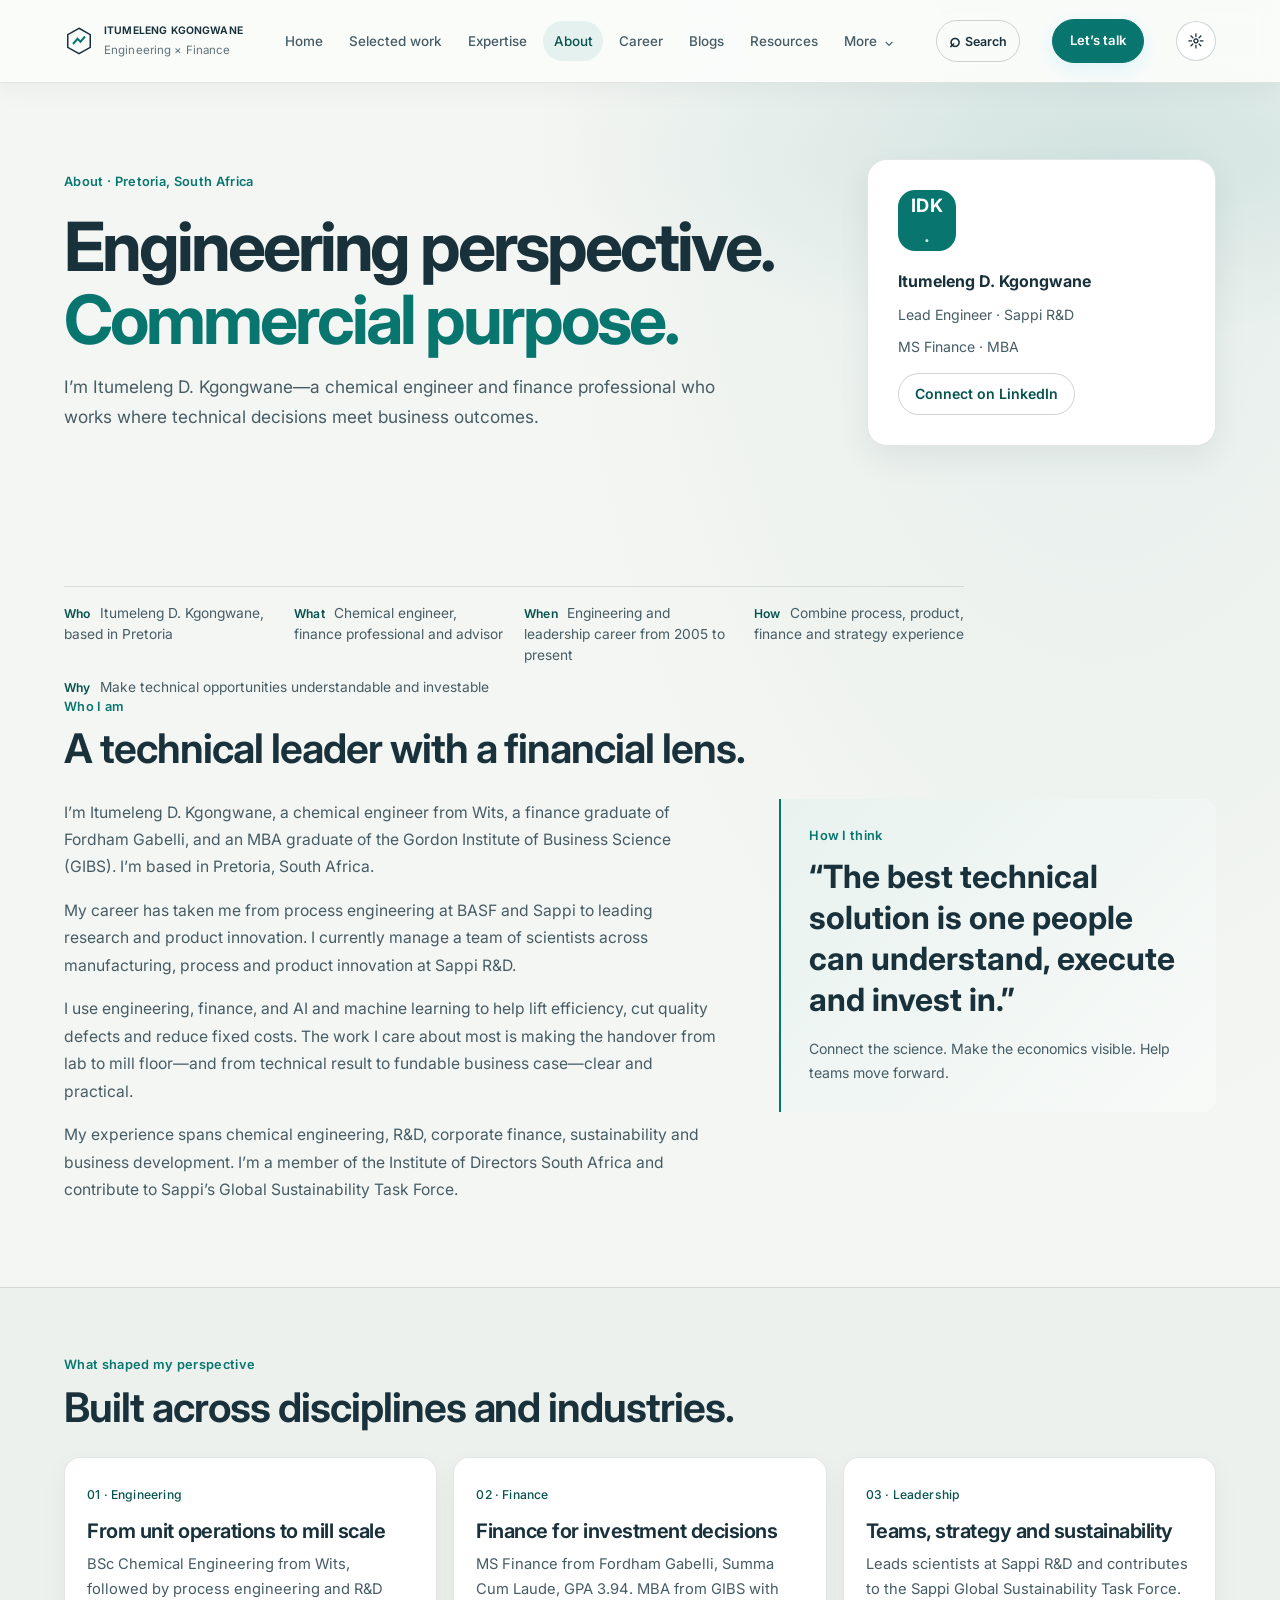
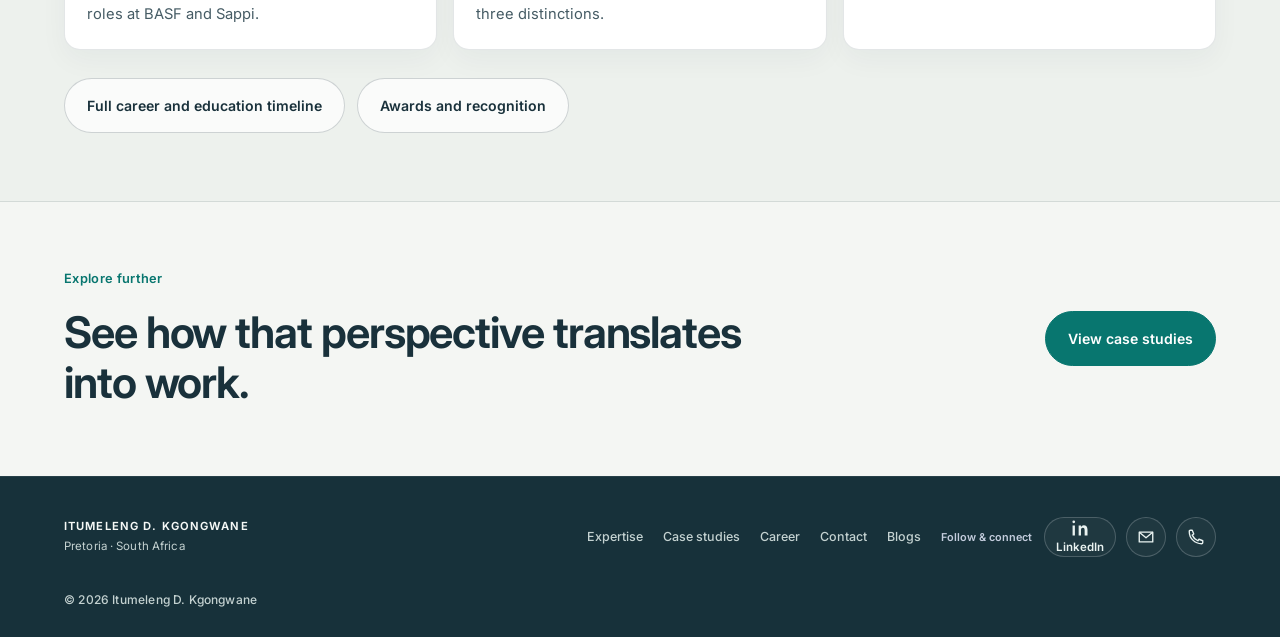
==== commit 56f85121: "index.html" ====
--- a/about.html
+++ b/about.html
@@ -42,7 +42,7 @@
 <link href="https://fonts.googleapis.com/css2?family=Inter:wght@400;500;600;700&display=swap" rel="stylesheet"><script src="theme.js"></script><link rel="stylesheet" href="style.css">
 </head>
 <body><a class="skip-link" href="#main">Skip to content</a>
-<header class="nav"><div class="wrap"><a class="brand" href="index.html"><svg class="logo" viewBox="0 0 40 40" fill="none" aria-hidden="true"><path d="M20 3L35 11.5V28.5L20 37L5 28.5V11.5Z" stroke="#fff" stroke-width="2"/><path d="M12 24L18 17L22 21L28 14" stroke="#38bdf8" stroke-width="2.6"/></svg><span><b>ITUMELENG KGONGWANE</b><small>Engineering × Finance</small></span></a><button class="menu-btn" type="button" aria-label="Open menu" aria-expanded="false" aria-controls="main-navigation">Menu</button><nav class="links" id="main-navigation" aria-label="Main navigation"><a href="index.html">Home</a><a href="work.html">Selected work</a><a href="expertise.html">Expertise</a><a class="active" aria-current="page" href="about.html">About</a><a href="career.html">Career</a><a href="insights.html">Insights</a><a href="resources.html">Resources</a></nav><a class="nav-search" href="search.html" aria-label="Search the portfolio"><span class="nav-search-icon" aria-hidden="true">⌕</span><span>Search</span></a><a class="btn primary nav-cta" href="contact.html"><span>Let’s talk</span></a></div></header>
+<header class="nav"><div class="wrap"><a class="brand" href="index.html"><svg class="logo" viewBox="0 0 40 40" fill="none" aria-hidden="true"><path d="M20 3L35 11.5V28.5L20 37L5 28.5V11.5Z" stroke="#fff" stroke-width="2"/><path d="M12 24L18 17L22 21L28 14" stroke="#38bdf8" stroke-width="2.6"/></svg><span><b>ITUMELENG KGONGWANE</b><small>Engineering × Finance</small></span></a><button class="menu-btn" type="button" aria-label="Open menu" aria-expanded="false" aria-controls="main-navigation">Menu</button><nav class="links" id="main-navigation" aria-label="Main navigation"><a href="index.html">Home</a><a href="work.html">Selected work</a><a href="expertise.html">Expertise</a><a class="active" aria-current="page" href="about.html">About</a><a href="career.html">Career</a><a href="blogs.html">Blogs</a><a href="resources.html">Resources</a><details class="nav-more"><summary>More</summary><div class="nav-more-links"><a href="insights.html">LinkedIn</a><a href="awards.html">Awards</a></div></details></nav><a class="nav-search" href="search.html" aria-label="Search the portfolio"><span class="nav-search-icon" aria-hidden="true">⌕</span><span>Search</span></a><a class="btn primary nav-cta" href="contact.html"><span>Let’s talk</span></a></div></header>
 <main id="main" class="subpage">
   <section class="page-hero"><div class="wrap page-hero-grid"><div><div class="eyebrow">About · Pretoria, South Africa</div><h1>Engineering perspective.<br><span class="cy">Commercial purpose.</span></h1><p class="lead">I’m Itumeleng D. Kgongwane—a chemical engineer and finance professional who works where technical decisions meet business outcomes.</p></div><aside class="page-identity"><div class="identity-monogram">IDK<span>.</span></div><b>Itumeleng D. Kgongwane</b><span>Lead Engineer · Sappi R&amp;D</span><span>MS Finance · MBA</span><a class="text-link" href="https://www.linkedin.com/in/itumelengidk/" target="_blank" rel="noopener noreferrer">Connect on LinkedIn</a></aside></div></section>
   <section class="page-section"><div class="wrap">
@@ -55,7 +55,7 @@
   </div></section>
   <section class="page-section"><div class="wrap page-next"><div><div class="eyebrow">Explore further</div><h2>See how that perspective translates into work.</h2></div><a class="btn primary" href="work.html">View case studies</a></div></section>
 </main>
-<footer><div class="wrap footer-inner"><a class="brand" href="index.html"><span><b>ITUMELENG D. KGONGWANE</b><small>Pretoria · South Africa</small></span></a><nav aria-label="Footer navigation"><a href="expertise.html">Expertise</a><a href="work.html">Case studies</a><a href="career.html">Career</a><a href="contact.html">Contact</a><a href="insights.html">Insights</a></nav><div class="footer-social" aria-label="Contact Itumeleng">
+<footer><div class="wrap footer-inner"><a class="brand" href="index.html"><span><b>ITUMELENG D. KGONGWANE</b><small>Pretoria · South Africa</small></span></a><nav aria-label="Footer navigation"><a href="expertise.html">Expertise</a><a href="work.html">Case studies</a><a href="career.html">Career</a><a href="contact.html">Contact</a><a href="blogs.html">Blogs</a></nav><div class="footer-social" aria-label="Contact Itumeleng">
 <a href="https://www.linkedin.com/in/itumelengidk/" target="_blank" rel="noopener noreferrer" aria-label="LinkedIn profile"><svg viewBox="0 0 24 24" aria-hidden="true"><path d="M5.2 8.6H2.1V22h3.1V8.6ZM3.65 2A1.8 1.8 0 1 0 3.7 5.6 1.8 1.8 0 0 0 3.65 2ZM22 14.3c0-4-2.1-5.9-4.9-5.9a4.2 4.2 0 0 0-3.8 2.1V8.6h-3.1V22h3.1v-6.6c0-1.8.35-3.6 2.6-3.6s2.3 2.1 2.3 3.7V22H22v-7.7Z"/></svg></a>
 <a href="mailto:kgongwane@icloud.com" aria-label="Send an email"><svg viewBox="0 0 24 24" aria-hidden="true"><path d="M3 5.5h18v13H3z"/><path d="m3.5 6 8.5 7 8.5-7"/></svg></a>
 <a href="tel:+27829730324" aria-label="Call Itumeleng"><svg viewBox="0 0 24 24" aria-hidden="true"><path d="M7 3H4.5A1.5 1.5 0 0 0 3 4.5C3 13.6 10.4 21 19.5 21a1.5 1.5 0 0 0 1.5-1.5V17l-5-2-1.5 2a14 14 0 0 1-7.5-7.5L9 8 7 3Z"/></svg></a>
--- a/style.css
+++ b/style.css
@@ -1451,6 +1451,13 @@
 footer{background:#111b2b;border-top:1px solid rgba(255,255,255,.07)}
 .footer-inner{grid-template-columns:minmax(180px,1fr) auto auto}
 .footer-social{display:flex;align-items:center;gap:10px}
+.footer-social::before{
+  content:"Follow & connect";
+  margin-right:2px;
+  color:#c4cddd;
+  font:600 .68rem Inter,sans-serif;
+  white-space:nowrap;
+}
 .footer-social a{
   width:40px;
   height:40px;
@@ -1469,6 +1476,19 @@
   color:#bfeaff;
 }
 .footer-social svg{width:18px;height:18px;fill:currentColor}
+.footer-social a[href*="linkedin.com"]{
+  width:auto;
+  min-width:40px;
+  padding:0 11px;
+  border-radius:999px;
+}
+.footer-social a[href*="linkedin.com"]::after{
+  content:"LinkedIn";
+  font:600 .72rem Inter,sans-serif;
+  white-space:nowrap;
+}
+.home-follow-link{gap:9px}
+.home-follow-link svg{width:17px;height:17px;fill:currentColor}
 .footer-social a:not(:first-child) svg{
   fill:none;
   stroke:currentColor;
@@ -1518,7 +1538,7 @@
   .footer-inner{grid-template-columns:1fr auto}
   .footer-inner>.brand{grid-column:1}
   .footer-inner>nav{grid-column:1/-1;grid-row:2}
-  .footer-social{grid-column:2;grid-row:1}
+  .footer-social{grid-column:1/-1;grid-row:3;flex-wrap:wrap}
   .copyright{grid-column:1/-1}
   .page-hero h1,.home-intro h1{font-size:clamp(2.35rem,7.5vw,3.8rem)}
   .case-story{grid-template-columns:1fr}
@@ -2741,3 +2761,307 @@
 @media(prefers-reduced-motion:reduce){
   .theme-toggle,.content-card{transition:none}
 }
+
+/* Homepage flow and featured work use the same surfaces in both themes. */
+.home-search-section{padding:24px 0 34px}
+.home-search-card{
+  grid-template-columns:minmax(0,.9fr) minmax(320px,1.1fr);
+  gap:clamp(22px,5vw,64px);
+  padding:clamp(22px,3vw,34px);
+  border:1px solid var(--line);
+  border-radius:20px;
+  background:var(--card);
+  box-shadow:0 12px 32px rgba(25,49,59,.06);
+}
+.home-search-card .eyebrow{color:var(--cy)}
+.home-search-card h2{font-size:clamp(1.35rem,2.4vw,1.85rem);line-height:1.2}
+.home-search-card .site-search label{font-size:.84rem}
+.home-proof{
+  padding:clamp(44px,6vw,72px) 0;
+  border-block:1px solid var(--line);
+}
+.home-proof .section-heading-row{align-items:center;margin-bottom:24px}
+.home-proof .section-heading-row h2{max-width:760px}
+.home-metrics article{
+  min-height:122px;
+  display:flex;
+  flex-direction:column;
+  justify-content:center;
+  padding:20px clamp(14px,2vw,24px);
+  border:1px solid var(--line);
+  border-radius:14px;
+  background:var(--card);
+}
+.home-metrics strong{color:var(--cy);font-size:clamp(2rem,4vw,3rem)}
+.home-metrics span{max-width:24ch;color:var(--body);font-size:.76rem;line-height:1.45}
+.home-proof .small-note{margin-top:14px}
+
+.featured-carousel{
+  padding:clamp(42px,6vw,74px) 0;
+  background:transparent;
+}
+.featured-carousel .wrap{max-width:var(--max)}
+.carousel-heading{
+  display:flex;
+  align-items:end;
+  justify-content:space-between;
+  gap:24px;
+  margin-bottom:22px;
+}
+.carousel-heading .eyebrow{margin-bottom:8px;color:var(--cy)}
+.carousel-heading h2{
+  max-width:790px;
+  font-size:clamp(1.55rem,3vw,2.35rem);
+  line-height:1.2;
+}
+.featured-carousel .carousel-stage,
+.featured-carousel .carousel-slide{min-height:clamp(330px,34vw,420px)}
+.featured-carousel .carousel-slide{
+  grid-template-columns:minmax(0,1.1fr) minmax(260px,.9fr);
+  gap:clamp(20px,4vw,56px);
+  align-items:stretch;
+  padding:clamp(20px,3vw,34px);
+  overflow:hidden;
+  border:1px solid var(--line);
+  border-radius:22px;
+  background:var(--card);
+  box-shadow:0 16px 38px rgba(25,49,59,.08);
+}
+.featured-carousel .carousel-copy{
+  grid-column:1;
+  grid-row:1;
+  align-self:center;
+  max-width:620px;
+  padding:0;
+}
+.featured-carousel .carousel-copy .eyebrow{
+  margin-bottom:12px;
+  color:var(--cy);
+  font-size:.8rem;
+  letter-spacing:.02em;
+}
+.featured-carousel .carousel-copy h3{
+  margin-bottom:12px;
+  color:var(--text);
+  font-size:clamp(1.8rem,3.8vw,3.25rem);
+  line-height:1.12;
+  letter-spacing:-.035em;
+}
+.featured-carousel .carousel-copy p{
+  max-width:58ch;
+  color:var(--body);
+  font-size:.98rem;
+  line-height:1.7;
+}
+.featured-carousel .featured-action{
+  min-height:46px;
+  margin-top:20px;
+  padding:0 18px;
+  border:1px solid var(--cy);
+  border-radius:999px;
+  background:var(--cy);
+  color:#fff;
+  font:600 .88rem Inter,sans-serif;
+}
+.featured-carousel .featured-action:hover{
+  transform:translateY(-2px);
+  border-color:var(--cyd);
+  background:var(--cyd);
+}
+.featured-carousel .carousel-art{
+  --art-accent:rgba(8,118,111,.18);
+  position:relative;
+  min-height:100%;
+  aspect-ratio:auto;
+  display:flex;
+  align-items:center;
+  justify-content:center;
+  gap:14px;
+  padding:26px;
+  overflow:hidden;
+  border:1px solid var(--line);
+  border-radius:16px;
+  background:
+    radial-gradient(ellipse at 70% 22%,var(--art-accent),transparent 54%),
+    var(--bg2);
+  color:var(--text);
+}
+.featured-carousel .carousel-art::before{
+  content:"";
+  position:absolute;
+  inset:10%;
+  border:1px solid var(--line);
+  border-radius:50%;
+  box-shadow:0 0 0 24px color-mix(in srgb,var(--art-accent) 48%,transparent),
+    0 0 0 48px color-mix(in srgb,var(--art-accent) 24%,transparent);
+  pointer-events:none;
+}
+.featured-carousel .carousel-art::after{display:none}
+.featured-carousel .carousel-art>*{position:relative;z-index:1}
+.featured-carousel .carousel-art .art-label,
+.featured-carousel .carousel-art .art-mark{
+  display:block;
+  color:var(--body);
+  font:600 .72rem/1.45 Inter,sans-serif;
+  letter-spacing:.02em;
+  text-align:center;
+  text-transform:none;
+}
+.featured-carousel .carousel-art strong{
+  width:auto;
+  color:var(--cy);
+  font:750 clamp(2.2rem,5vw,4rem)/1 var(--head);
+  letter-spacing:-.05em;
+  text-align:center;
+  text-shadow:none;
+}
+.featured-carousel .art-mfc{--art-accent:rgba(8,118,111,.23)}
+.featured-carousel .art-journal{--art-accent:rgba(94,117,129,.2)}
+.featured-carousel .carousel-toolbar{
+  position:static;
+  display:flex;
+  justify-content:space-between;
+  align-items:center;
+  gap:16px;
+  padding:14px 2px 0;
+}
+.featured-carousel .carousel-pagination{gap:8px}
+.featured-carousel .carousel-dot{
+  width:10px;
+  height:10px;
+  border:1px solid var(--line2);
+  background:var(--card);
+}
+.featured-carousel .carousel-dot[aria-current="true"]{
+  width:28px;
+  border-color:var(--cy);
+  background:var(--cy);
+}
+.featured-carousel .carousel-controls{gap:7px}
+.featured-carousel .carousel-arrow,
+.featured-carousel .carousel-toggle{
+  width:auto;
+  min-width:44px;
+  height:40px;
+  padding:0 12px;
+  border:1px solid var(--line2);
+  border-radius:999px;
+  background:var(--card);
+  color:var(--text);
+  font:600 .76rem Inter,sans-serif;
+  backdrop-filter:none;
+}
+.featured-carousel .carousel-toggle{min-width:40px;padding:0}
+.featured-carousel .carousel-arrow:hover,
+.featured-carousel .carousel-toggle:hover{
+  transform:translateY(-1px);
+  border-color:var(--cy);
+  background:var(--bg2);
+  color:var(--cyd);
+}
+.featured-carousel:focus-visible{outline:2px solid var(--cy);outline-offset:4px}
+.featured-carousel .carousel-slide:not([hidden]){animation:carousel-fade-in .28s ease-out}
+:root[data-theme="dark"] .featured-carousel .carousel-art{
+  --art-accent:rgba(56,189,248,.2);
+}
+:root[data-theme="dark"] .featured-carousel .carousel-art strong{color:var(--cy2)}
+:root[data-theme="dark"] .featured-carousel .carousel-art .art-label,
+:root[data-theme="dark"] .featured-carousel .carousel-art .art-mark{color:var(--body)}
+:root[data-theme="dark"] .featured-carousel .featured-action{color:#0a1628}
+:root[data-theme="dark"] .featured-carousel .featured-action:hover{background:var(--cy2);border-color:var(--cy2)}
+:root[data-theme="dark"] .featured-carousel .carousel-arrow,
+:root[data-theme="dark"] .featured-carousel .carousel-toggle{border-color:var(--line2);background:var(--card);color:var(--text)}
+:root[data-theme="dark"] .featured-carousel .carousel-arrow:hover,
+:root[data-theme="dark"] .featured-carousel .carousel-toggle:hover{background:var(--card2);color:var(--cy2)}
+
+.home-about-teaser{padding:clamp(42px,6vw,72px) 0}
+.home-about-teaser .about-teaser-grid{align-items:start}
+.home-about-teaser h2{max-width:600px;font-size:clamp(1.8rem,3.4vw,2.7rem);line-height:1.16}
+.about-teaser-grid p{max-width:62ch}
+.home-paths{padding:clamp(42px,6vw,72px) 0}
+.home-paths> .wrap>.eyebrow{margin-bottom:8px}
+.home-paths> .wrap>h2{font-size:clamp(1.8rem,3.4vw,2.7rem)}
+.home-path-actions{margin-top:20px}
+.home-highlight{padding:28px 0 clamp(42px,6vw,72px)}
+.home-showcase{padding-block:clamp(42px,6vw,72px)}
+.home-updates{padding:clamp(42px,6vw,72px) 0}
+.home-updates .section-heading-row{align-items:center}
+.home-cta{padding:clamp(42px,6vw,72px) 0}
+
+:root[data-theme="dark"] .home-search-card,
+:root[data-theme="dark"] .home-metrics article,
+:root[data-theme="dark"] .featured-carousel .carousel-slide,
+:root[data-theme="dark"] .featured-carousel .carousel-art,
+:root[data-theme="dark"] .featured-carousel .carousel-arrow,
+:root[data-theme="dark"] .featured-carousel .carousel-toggle{
+  border-color:var(--line);
+  background-color:var(--card);
+}
+:root[data-theme="dark"] .featured-carousel .carousel-art{
+  background:
+    radial-gradient(ellipse at 70% 22%,var(--art-accent),transparent 54%),
+    var(--card2);
+}
+
+@media(max-width:760px){
+  .home-search-card{grid-template-columns:1fr;gap:16px}
+  .carousel-heading{align-items:start}
+  .featured-carousel .carousel-stage,
+  .featured-carousel .carousel-slide{min-height:0}
+  .featured-carousel .carousel-slide{
+    display:grid;
+    grid-template-columns:1fr;
+    gap:18px;
+    padding:20px;
+  }
+  .featured-carousel .carousel-copy{grid-column:1;grid-row:1;max-width:100%}
+  .featured-carousel .carousel-art{
+    position:relative;
+    inset:auto;
+    grid-column:1;
+    grid-row:2;
+    width:100%;
+    min-height:150px;
+    aspect-ratio:2.5/1;
+    flex-direction:row;
+    flex-wrap:wrap;
+    opacity:1;
+    pointer-events:auto;
+  }
+  .featured-carousel .carousel-art strong{
+    display:block;
+    width:auto;
+  }
+  .featured-carousel .carousel-art strong{font-size:2rem}
+  .featured-carousel .carousel-art .art-label,
+  .featured-carousel .carousel-art .art-mark{font-size:.7rem}
+  .featured-carousel .carousel-toolbar{
+    position:static;
+    display:flex;
+    grid-template-columns:none;
+    padding:14px 2px 0;
+  }
+  .home-proof .section-heading-row{align-items:start}
+}
+@media(max-width:560px){
+  .home-proof .section-heading-row,.carousel-heading,.home-updates .section-heading-row{flex-direction:column;align-items:flex-start}
+  .home-metrics{gap:10px}
+  .home-metrics article{min-height:106px;padding:14px}
+  .home-metrics strong{font-size:2rem}
+  .home-metrics span{font-size:.68rem}
+  .featured-carousel .carousel-slide{padding:18px}
+  .featured-carousel .carousel-copy h3{font-size:1.9rem}
+  .featured-carousel .carousel-copy p{font-size:.9rem}
+  .featured-carousel .carousel-art{min-height:132px;padding:16px}
+  .featured-carousel .carousel-art strong{font-size:1.7rem}
+  .featured-carousel .carousel-toolbar{gap:8px}
+  .featured-carousel .carousel-controls{gap:5px}
+  .featured-carousel .carousel-arrow{min-width:40px;padding:0 9px;font-size:.68rem}
+  .home-path-actions .text-link{width:100%}
+}
+@media(prefers-reduced-motion:reduce){
+  .featured-carousel .carousel-slide:not([hidden]){animation:none}
+  .featured-carousel .featured-action,
+  .featured-carousel .carousel-arrow,
+  .featured-carousel .carousel-toggle{transition:none}
+}
